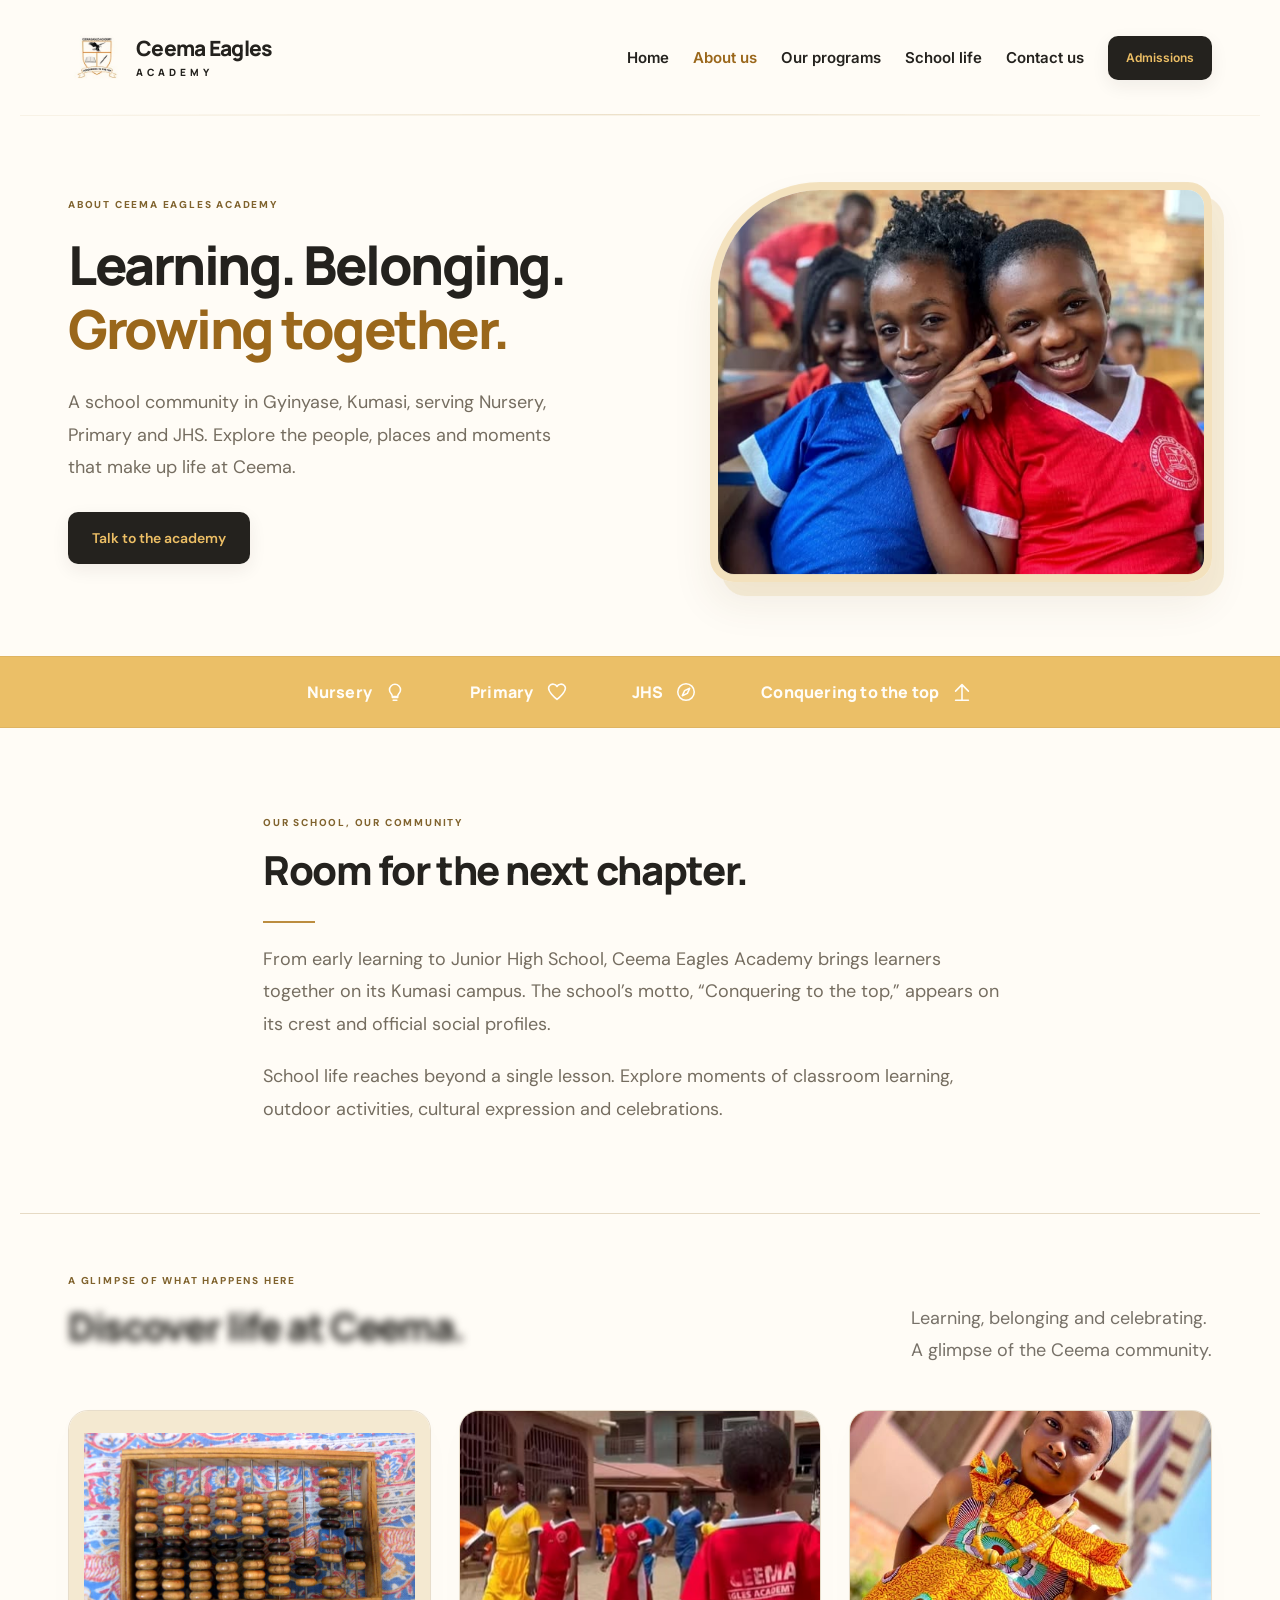
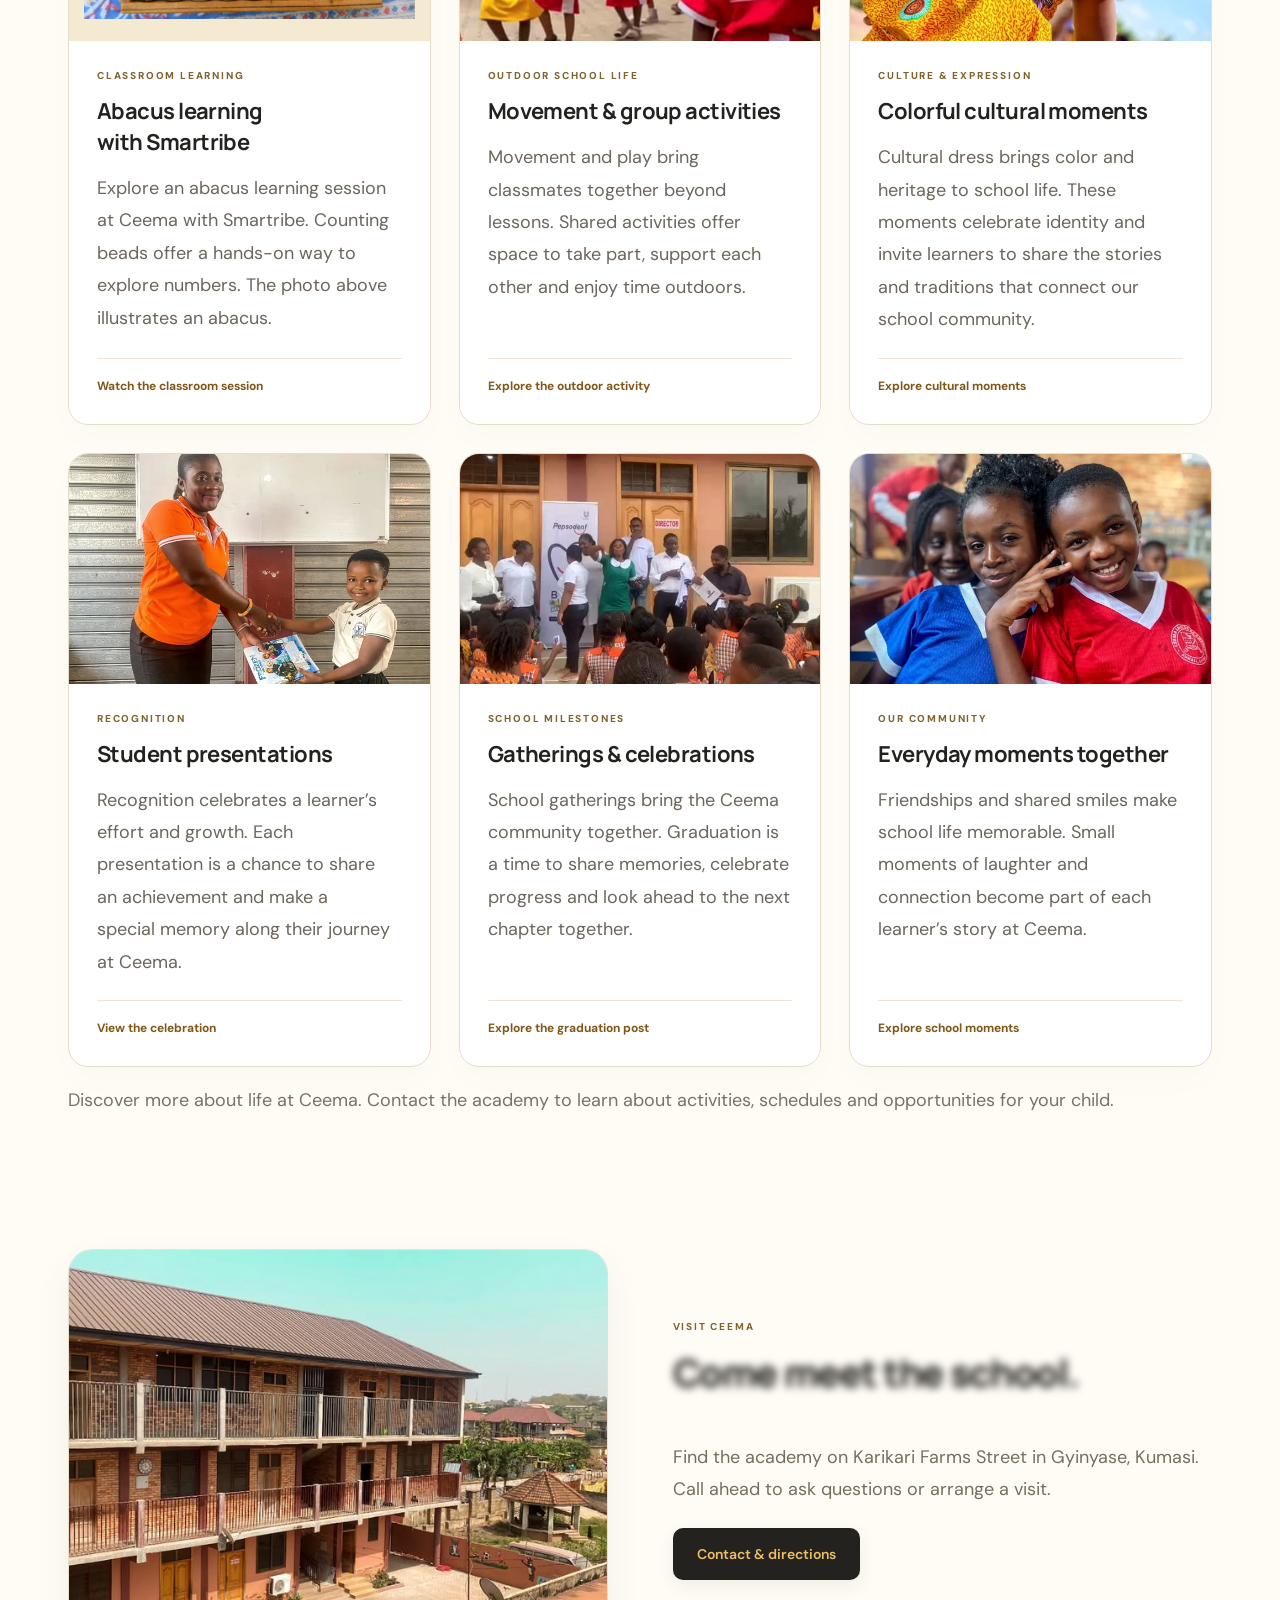
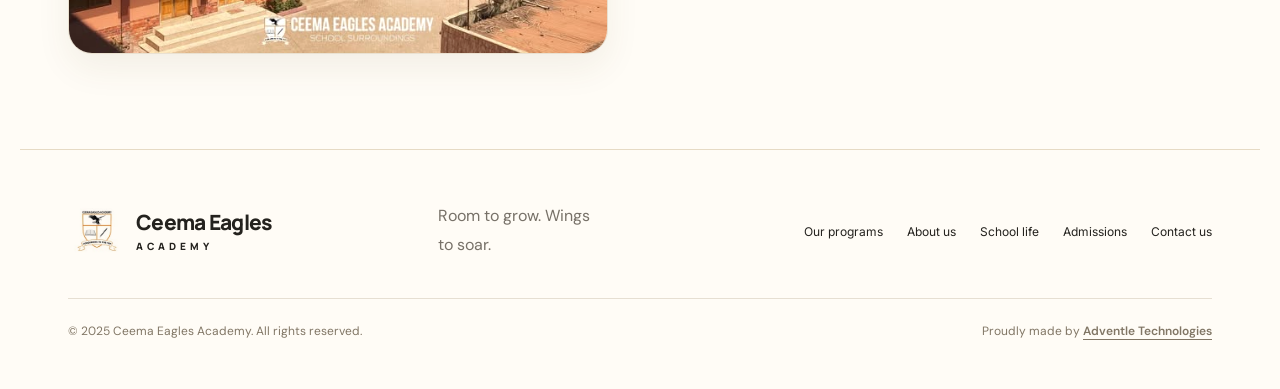
==== about.html @ d1b61736 "first commit" ====
<!doctype html><html lang="en"><head><meta charset="utf-8"><meta name="viewport" content="width=device-width,initial-scale=1"><meta name="description" content="Explore documented classroom, cultural, outdoor and graduation activities at Ceema Eagles Academy."><title>About us | Ceema Eagles Academy</title><link rel="stylesheet" href="styles.css?v=hero-slides-2"></head><body class="about-page interior-page"><header class="header"><a class="brand" href="index.html" aria-label="Ceema Eagles Academy home"><img class="school-logo" src="images/ceema-logo.jpg" alt="Ceema Eagles Academy crest"><span>Ceema Eagles<small>ACADEMY</small></span></a><button class="menu" aria-expanded="false" aria-controls="nav">Menu </button><nav id="nav" aria-label="Main navigation"><a href="index.html">Home</a><a href="about.html">About us</a><a href="index.html#programs">Our programs</a><a href="index.html#school-life">School life</a><a href="contact.html">Contact us</a><button class="button small" data-admissions>Admissions </button></nav></header><main><section class="page-hero wrap"><div><div class="eyebrow">ABOUT CEEMA EAGLES ACADEMY</div><h1>Learning. Belonging.<br><span class="soar">Growing together.</span></h1><p>A school community in Gyinyase, Kumasi, serving Nursery, Primary and JHS. Explore the people, places and moments that make up life at Ceema.</p><a class="button" href="contact.html">Talk to the academy </a></div><img src="images/ceema-friends.webp" alt="Ceema students together" width="640" height="640"></section><div class="ribbon" aria-label="Our learning stages"><span>Nursery<svg viewBox="0 0 24 24" aria-hidden="true" fill="none" stroke="currentColor" stroke-width="1.7" stroke-linecap="round" stroke-linejoin="round"><path d="M9 18h6M10 21h4M8 14a6 6 0 1 1 8 0c-1 1-1 2-1 3H9c0-1 0-2-1-3Z"/></svg></span><span>Primary<svg viewBox="0 0 24 24" aria-hidden="true" fill="none" stroke="currentColor" stroke-width="1.7" stroke-linecap="round" stroke-linejoin="round"><path d="M20 5a5 5 0 0 0-8 1 5 5 0 0 0-8-1c-5 5 8 15 8 15S25 10 20 5Z"/></svg></span><span>JHS<svg viewBox="0 0 24 24" aria-hidden="true" fill="none" stroke="currentColor" stroke-width="1.7" stroke-linecap="round" stroke-linejoin="round"><circle cx="12" cy="12" r="9"/><path d="m16 8-2.5 5.5L8 16l2.5-5.5Z"/></svg></span><span>Conquering to the top<svg viewBox="0 0 24 24" aria-hidden="true" fill="none" stroke="currentColor" stroke-width="1.7" stroke-linecap="round" stroke-linejoin="round"><path d="M12 21V4M5 11l7-7 7 7M5 21h14"/></svg></span></div><section class="about-intro wrap"><div class="eyebrow">OUR SCHOOL, OUR COMMUNITY</div><h2>Room for the next chapter.</h2><p>From early learning to Junior High School, Ceema Eagles Academy brings learners together on its Kumasi campus. The school’s motto, “Conquering to the top,” appears on its crest and official social profiles.</p><p>School life reaches beyond a single lesson. Explore moments of classroom learning, outdoor activities, cultural expression and celebrations.</p></section><section class="activities wrap"><div class="section-top"><div><div class="eyebrow">A GLIMPSE OF WHAT HAPPENS HERE</div><h2>Discover life at Ceema.</h2></div><p>Learning, belonging and celebrating.<br>A glimpse of the Ceema community.</p></div><div class="activity-grid"><article class="activity-card"><img class="abacus-photo" src="images/abacus.jpg" alt="Wooden abacus with rows of counting beads" width="3072" height="1728" loading="lazy"><div class="activity-content"><span class="eyebrow">CLASSROOM LEARNING</span><h3>Abacus learning with Smartribe</h3><p>Explore an abacus learning session at Ceema with Smartribe. Counting beads offer a hands-on way to explore numbers. The photo above illustrates an abacus.</p><a class="text-link" href="https://www.tiktok.com/@thesmartribe.com/video/7618333646700825864" target="_blank" rel="noopener">Watch the classroom session</a></div></article><article class="activity-card"><img src="images/ceema-play.jpg" alt="Ceema students in an outdoor group activity" loading="lazy"><div class="activity-content"><span class="eyebrow">OUTDOOR SCHOOL LIFE</span><h3>Movement &amp; group activities</h3><p>Movement and play bring classmates together beyond lessons. Shared activities offer space to take part, support each other and enjoy time outdoors.</p><a class="text-link" href="https://www.instagram.com/ceemaeaglesacademy/reel/DHjuYRAtoex/" target="_blank" rel="noopener">Explore the outdoor activity</a></div></article><article class="activity-card"><img src="images/ceema-culture.jpg" alt="Ceema student wearing colorful cultural dress" loading="lazy"><div class="activity-content"><span class="eyebrow">CULTURE &amp; EXPRESSION</span><h3>Colorful cultural moments</h3><p>Cultural dress brings color and heritage to school life. These moments celebrate identity and invite learners to share the stories and traditions that connect our school community.</p><a class="text-link" href="https://www.instagram.com/ceemaeaglesacademy/p/DRDhAelCm3T/" target="_blank" rel="noopener">Explore cultural moments</a></div></article><article class="activity-card"><img src="images/ceema-award.webp" alt="A presentation to a student at Ceema" loading="lazy"><div class="activity-content"><span class="eyebrow">RECOGNITION</span><h3>Student presentations</h3><p>Recognition celebrates a learner’s effort and growth. Each presentation is a chance to share an achievement and make a special memory along their journey at Ceema.</p><a class="text-link" href="https://www.instagram.com/ceemaeaglesacademy/p/DBxAy8BNH5X/" target="_blank" rel="noopener">View the celebration</a></div></article><article class="activity-card"><img src="images/ceema-gathering.jpg" alt="School gathering at Ceema Eagles Academy" loading="lazy"><div class="activity-content"><span class="eyebrow">SCHOOL MILESTONES</span><h3>Gatherings &amp; celebrations</h3><p>School gatherings bring the Ceema community together. Graduation is a time to share memories, celebrate progress and look ahead to the next chapter together.</p><a class="text-link" href="https://www.tiktok.com/@ceema.eagles.acad/photo/7686476976068103445" target="_blank" rel="noopener">Explore the graduation post</a></div></article><article class="activity-card"><img src="images/ceema-friends.webp" alt="Students together at Ceema Eagles Academy" loading="lazy"><div class="activity-content"><span class="eyebrow">OUR COMMUNITY</span><h3>Everyday moments together</h3><p>Friendships and shared smiles make school life memorable. Small moments of laughter and connection become part of each learner’s story at Ceema.</p><a class="text-link" href="https://www.instagram.com/ceemaeaglesacademy/p/DDB2PVrtN_2/" target="_blank" rel="noopener">Explore school moments</a></div></article></div><p class="embed-note">Discover more about life at Ceema. Contact the academy to learn about activities, schedules and opportunities for your child.</p></section><section class="campus-story wrap"><img src="images/ceema-campus.webp" alt="Ceema Eagles Academy campus" loading="lazy"><div><div class="eyebrow">VISIT CEEMA</div><h2>Come meet the school.</h2><p>Find the academy on Karikari Farms Street in Gyinyase, Kumasi. Call ahead to ask questions or arrange a visit.</p><a class="button" href="contact.html">Contact &amp; directions </a></div></section></main><footer class="wrap"><div class="footer-main"><a class="brand" href="index.html#home"><img class="school-logo" src="images/ceema-logo.jpg" alt="Ceema Eagles Academy crest"><span>Ceema Eagles<small>ACADEMY</small></span></a><p>Room to grow. Wings to soar.</p><div><a href="index.html#programs">Our programs</a><a href="about.html">About us</a><a href="index.html#school-life">School life</a><a href="index.html#admissions">Admissions</a><a href="contact.html">Contact us</a></div></div><div class="footer-bottom"><span>© 2025 Ceema Eagles Academy. All rights reserved.</span><span>Proudly made by <a href="https://adventle.tech/" target="_blank" rel="noopener">Adventle Technologies</a></span></div></footer><dialog id="details"><button class="close" aria-label="Close dialog">Close dialog</button><div class="eyebrow">YOUR NEXT LITTLE STEP</div><h2 id="dialog-title">Let’s explore admissions.</h2><p id="dialog-copy"></p><h3>Before you get in touch</h3><ul><li>Choose the learning stage you’re interested in.</li><li>Prepare your questions about entry requirements, fees and school visits.</li><li>Confirm application dates and documents directly with the academy.</li></ul><div class="notice">Call <a href="tel:+233243032280">024 303 2280</a> to ask about admissions or arrange a visit. <a href="contact.html" class="dialog-contact">View location and directions ↗</a>. This preview does not submit an application.</div><button class="button close-action">Got it </button></dialog><script src="script.js?v=hero-slides-2"></script></body></html>
---- styles.css ----
@import url('https://fonts.googleapis.com/css2?family=Cabin+Sketch:wght@400;700&family=DM+Sans:wght@400;500;600;700&family=Inter:wght@400;500;600;700&family=Manrope:wght@400;500;600;700;800&display=swap');
:root{--ink:#24221e;--purple:#9a671b;--cream:#fffdf8;--yellow:#edbf65}*{box-sizing:border-box}html{scroll-behavior:smooth;scroll-padding-top:30px}body{margin:0;background:var(--cream);color:var(--ink);font-family:'DM Sans',sans-serif}a{color:inherit;text-decoration:none}button{font:inherit;cursor:pointer}button,a{-webkit-tap-highlight-color:transparent}button:focus-visible,a:focus-visible{outline:3px solid #b98430;outline-offset:5px}.wrap,.header{max-width:1240px;margin:auto;padding-left:48px;padding-right:48px}.header{display:flex;align-items:center;justify-content:space-between;padding-top:28px;padding-bottom:28px}.brand{display:flex;align-items:center;gap:10px;font-family:Manrope,sans-serif;font-size:21px;font-weight:800;letter-spacing:-.7px;line-height:1.1}.brand small{display:block;font-size:10px;letter-spacing:4px;margin-top:7px}.brand-icon{display:grid;place-items:center;background:var(--purple);color:var(--yellow);width:44px;height:48px;border-radius:14px 14px 24px 24px;font-size:34px}.header nav{display:flex;align-items:center;gap:30px;font-size:13px;font-weight:600}.button{display:inline-flex;align-items:center;justify-content:center;gap:22px;border:0;background:var(--purple);color:white;border-radius:8px;padding:17px 24px;font-weight:600;font-size:14px;transition:transform .2s,background .2s}.button:hover{background:#77501b;transform:translateY(-2px)}.button span{font-size:20px}.button.small{padding:12px 18px;font-size:12px}.menu{display:none}.hero{display:grid;grid-template-columns:1.03fr 1fr;align-items:center;gap:20px;padding-top:40px;padding-bottom:55px}.eyebrow{font-size:10px;letter-spacing:1.6px;font-weight:800}.tiny-star{color:var(--purple);font-size:19px;margin-right:7px}h1,h2,h3,p{margin:0}h1,h2,h3{font-family:Manrope,sans-serif}h1{font-size:clamp(46px,5.3vw,68px);line-height:1.13;letter-spacing:-3px;margin:22px 0 26px;font-weight:800}.soar{display:inline-block;position:relative;color:var(--purple)}.soar svg{position:absolute;bottom:-15px;left:0;width:100%;fill:none;stroke:#ffbd42;stroke-width:8;stroke-linecap:round}.hero-copy>p{max-width:400px;font-size:16px;color:#726e65;line-height:1.8}.actions{display:flex;align-items:center;gap:22px;margin-top:30px}.text-link{font-size:12px;font-weight:700}.text-link span{margin-left:8px}.levels{display:flex;gap:15px;align-items:center;margin-top:35px;font-size:12px;font-weight:600;color:#777168}.levels i{width:4px;height:4px;background:#c6b18b;border-radius:50%}.hero-art{position:relative}.hero-art svg{width:100%;display:block}.art-label{position:absolute;top:0;left:4%;transform:rotate(-7deg);font-size:12px;line-height:1.7;color:#806136}.floating-note{position:absolute;bottom:9%;right:3%;background:white;border:1px solid #e8dfce;padding:14px 19px;transform:rotate(6deg);box-shadow:0 6px 0 #ece0c6;border-radius:10px;font-size:12px;font-weight:600}.floating-note span{font-size:23px;color:var(--purple);margin-right:6px}.ribbon{display:flex;justify-content:center;gap:64px;background:var(--yellow);padding:22px 20px;font-family:Manrope,sans-serif;font-size:17px;font-weight:800;overflow:hidden;white-space:nowrap}.program-section{padding-top:85px;padding-bottom:85px}.section-top{display:flex;justify-content:space-between;align-items:flex-end;margin-bottom:38px}h2{font-size:38px;letter-spacing:-1.5px;line-height:1.22;margin-top:16px;font-weight:800}.section-top>p{font-size:14px;color:#777168;line-height:1.8;padding-bottom:6px}.program-grid{display:grid;grid-template-columns:repeat(3,1fr);gap:25px}.program{border:1px solid #e6dfd2;border-radius:16px;overflow:hidden;background:white}.card-art{height:175px;position:relative;display:grid;place-items:center;overflow:hidden}.nursery .card-art{background:#f4ead4}.primary .card-art{background:#fff0bb}.jhs .card-art{background:#dceddf}.flower{font-size:145px;color:#9462c6;line-height:1;transform:rotate(12deg);text-shadow:3px 3px 0 #24221e}.little-tag{position:absolute;bottom:14px;left:17px;background:#fffdf8;padding:7px 9px;border-radius:5px;font-size:8px;letter-spacing:1px;font-weight:700}.art-orbit{position:absolute;right:33px;top:23px;font-size:35px;color:var(--ink)}.book-shape{font-size:160px;color:#ef9d64;transform:rotate(-15deg);line-height:1;text-shadow:3px 3px 0 #24221e}.book-letter{position:absolute;font-family:Manrope,sans-serif;font-size:37px;font-weight:800;transform:rotate(-15deg);top:63px;color:#fffdf8}.rocket{display:grid;place-items:center;width:108px;height:108px;background:#73a98c;border:3px solid var(--ink);border-radius:55px 55px 15px 55px;font-size:86px;transform:rotate(-12deg);color:#fff8dd}.card-body{padding:25px}.program-title{display:flex;justify-content:space-between;align-items:center}.program-title h3{font-size:23px;letter-spacing:-.5px}.program-title>span{font-size:10px;color:#a59b89}.card-body p{font-size:13px;line-height:1.8;color:#777168;margin:14px 0 22px;min-height:70px}.card-body button{border:0;border-top:1px solid #ebe3d4;background:none;width:100%;text-align:left;display:flex;justify-content:space-between;padding:17px 0 0;font-size:12px;font-weight:700;color:var(--ink)}.card-body button span{font-size:19px}.why{display:grid;grid-template-columns:1fr 1.1fr;gap:90px;padding-bottom:90px;align-items:center}.why-visual{background:#f5ead2;border-radius:100px 100px 16px 16px;min-height:450px;position:relative;padding:45px 35px;overflow:hidden}.big-flower{font-size:225px;line-height:1;color:#edbf65;text-shadow:3px 3px 0 #24221e;transform:rotate(-15deg);text-align:center;margin-top:10px}.visual-message{position:relative;font-family:Manrope,sans-serif;font-size:33px;font-weight:800;line-height:1.3;text-align:center;letter-spacing:-1px}.visual-message em{font-style:normal;color:var(--purple)}.spark{position:absolute;right:22px;top:100px;font-size:60px;transform:rotate(20deg)}.why-copy .intro{font-size:14px;line-height:1.8;color:#777168;margin:20px 0 27px}.value{display:flex;gap:17px;align-items:flex-start;margin-top:23px}.value-icon{width:40px;height:40px;display:grid;place-items:center;border-radius:12px;flex-shrink:0;font-size:22px}.yellow{background:#fff0bb}.pink{background:#f7e0e6}.green{background:#dceddf}.value h3{font-size:15px;margin:0 0 7px}.value p{font-size:12px;color:#777168;line-height:1.7;max-width:325px}.admissions{background:#f4e7cb;border-radius:22px;text-align:center;padding-top:55px;padding-bottom:55px;position:relative;overflow:hidden;max-width:1144px}.admissions h2{font-size:44px}.admissions p{color:#766346;font-size:14px;line-height:1.8;margin:20px 0 24px}.cta-star{position:absolute;left:12%;top:70px;font-size:110px;color:#ffbd42;transform:rotate(15deg)}.cta-loop{position:absolute;right:7%;bottom:55px;font-size:140px;color:#b58b44;transform:rotate(-30deg)}footer{padding-top:65px;padding-bottom:25px}.footer-main{display:flex;justify-content:space-between;align-items:center;padding-bottom:35px}.footer-main>p{font-size:12px;color:#777168}.footer-main>div{display:flex;gap:24px;font-size:12px}.footer-bottom{border-top:1px solid #e6dfd2;padding-top:22px;display:flex;justify-content:space-between;font-size:10px;color:#817665}dialog{border:0;border-radius:20px;padding:40px;max-width:530px;width:calc(100% - 32px);color:var(--ink);background:var(--cream);box-shadow:0 20px 100px #24221e40}dialog::backdrop{background:#24221e99}dialog h2{font-size:29px}dialog p,dialog li{font-size:14px;line-height:1.8;color:#726e65}dialog p{margin:20px 0}dialog h3{font-size:16px}dialog ul{padding-left:20px}.notice{background:#f5ead2;border-radius:9px;padding:16px;font-size:12px;line-height:1.7;margin:22px 0}.close{position:absolute;right:14px;top:8px;background:none;border:0;font-size:30px;color:var(--ink)}
@media(min-width:1450px){.hero{padding-top:65px;padding-bottom:75px}}@media(max-width:950px){.wrap,.header{padding-left:28px;padding-right:28px}.header nav{gap:17px}.hero{gap:0}.actions{align-items:flex-start;flex-direction:column;gap:18px}h1{font-size:53px}.why{gap:40px}.ribbon{gap:35px;font-size:14px}.admissions{margin-left:28px;margin-right:28px}.footer-main>p{display:none}.cta-star{left:4%}.cta-loop{right:2%}}
@media(max-width:650px){.header{padding:22px}.brand{font-size:18px}.brand-icon{width:37px;height:41px;font-size:28px}.menu{display:flex;gap:10px;align-items:center;background:none;border:1px solid #e6d9be;border-radius:7px;padding:10px;color:var(--ink);font-size:12px}.header nav{display:none;position:absolute;top:87px;left:20px;right:20px;background:var(--cream);padding:24px;border:1px solid #e6d9be;border-radius:12px;z-index:5;box-shadow:0 12px 25px #24221e12}.header nav.open{display:flex;align-items:stretch;flex-direction:column;gap:22px}.wrap{padding-left:22px;padding-right:22px}.hero{grid-template-columns:1fr;padding-top:28px;padding-bottom:28px}.eyebrow{font-size:9px;letter-spacing:1.2px}h1{font-size:49px;letter-spacing:-2.4px;margin-top:19px}.hero-copy>p{font-size:14px;max-width:360px}.actions{flex-direction:row;align-items:center;gap:17px;margin-top:24px}.actions .button{padding:14px;font-size:11px;gap:10px}.text-link{font-size:10px;max-width:100px;line-height:1.7}.levels{margin-top:25px}.hero-art{max-width:430px;margin:37px auto 0;width:100%}.art-label{font-size:10px}.floating-note{font-size:10px;padding:10px 13px}.ribbon{justify-content:flex-start;gap:28px;font-size:13px;padding:17px 22px}.program-section{padding-top:50px;padding-bottom:50px}.section-top{display:block;margin-bottom:25px}h2{font-size:29px;letter-spacing:-1px}.section-top>p{margin-top:18px;font-size:12px}.program-grid{grid-template-columns:1fr;gap:22px}.card-art{height:180px}.card-body p{min-height:0}.why{grid-template-columns:1fr;gap:35px;padding-bottom:50px}.why-visual{min-height:365px;padding:30px}.big-flower{font-size:185px}.visual-message{font-size:28px}.why-copy{padding:0 3px}.value p{max-width:100%}.admissions{margin:0 18px;padding:40px 20px}.admissions h2{font-size:33px;position:relative}.admissions .eyebrow{position:relative}.admissions p{font-size:12px}.cta-star{font-size:65px;left:-20px;top:80px;opacity:.8}.cta-loop{font-size:70px;right:-10px;bottom:35px;opacity:.5}footer{padding-top:42px}.footer-main{align-items:flex-start;gap:25px;flex-direction:column}.footer-main>div{gap:25px;font-size:11px}.footer-bottom{flex-direction:column;gap:12px;font-size:9px;line-height:1.6}dialog{padding:32px 24px}dialog h2{font-size:25px}}
@media(prefers-reduced-motion:reduce){html{scroll-behavior:auto}.button{transition:none}}

.card-art{height:220px}.card-art img{display:block;width:100%;height:100%;object-fit:cover}.photo-label{position:absolute;bottom:12px;left:12px;background:#fffdf8eF;border-radius:5px;padding:6px 8px;font-size:8px;font-weight:700;letter-spacing:.7px}.photo-credits{font-size:10px;line-height:1.8;color:#777168;margin-bottom:20px}.photo-credits a{text-decoration:underline}@media(max-width:650px){.card-art{height:225px}}

.school-logo{width:58px;height:63px;object-fit:contain;mix-blend-mode:multiply}.school-hero{height:450px;margin:25px 0 15px}.campus-photo{position:absolute;right:0;top:35px;width:92%;height:340px;object-fit:cover;border-radius:110px 24px 24px 24px;border:8px solid #f2dfb4;box-shadow:12px 12px 0 #ecd5a0}.hero-photo{position:absolute;left:0;bottom:0;width:44%;background:white;padding:7px;border-radius:14px;transform:rotate(-7deg);box-shadow:0 8px 24px #24221e20}.hero-photo img{width:100%;height:170px;object-fit:cover;border-radius:9px}.hero-photo span{display:block;font-size:9px;font-weight:700;padding:10px 3px}.school-hero .art-label{top:0;left:3%;z-index:1}.school-hero .floating-note{right:0;bottom:4%;font-size:11px;color:#71531e}.school-why{padding:0;min-height:450px}.school-why>img{width:100%;height:450px;object-fit:cover;object-position:center 35%;display:block}.school-why .visual-message{position:absolute;bottom:20px;left:20px;right:20px;background:#fffdf8ef;border-radius:14px;padding:14px;font-size:28px}.school-life{padding-bottom:80px}.life-grid{display:grid;grid-template-columns:repeat(3,1fr);gap:25px}.life-card{border:1px solid #e6dfd2;border-radius:16px;overflow:hidden;background:white}.life-card>img,.video-wrap{width:100%;height:330px;object-fit:cover;display:block}.life-card>div:not(.video-wrap){padding:22px}.life-card h3{font-size:18px;line-height:1.4;margin:12px 0 17px}.video-wrap iframe{border:0;width:100%;height:100%}.abacus-feature{margin-top:35px;padding:35px 50px;background:#f4ead4;border-radius:18px;display:grid;grid-template-columns:1fr 330px;gap:35px;align-items:center}.abacus-feature p{font-size:14px;line-height:1.8;color:#777168;margin:20px 0}.abacus-feature small{display:block;margin-top:16px;font-size:10px;color:#777168}.abacus-feature iframe{border:0;width:100%;height:480px;border-radius:12px;background:white}.embed-note{font-size:11px;color:#777168;line-height:1.7;margin-top:17px}.button{background:#24221e;color:#f5cf80}.button:hover{background:#493719}.soar{color:#9a671b}.card-art{height:235px}.card-art img{object-position:center 35%}.photo-label{background:#fffdf8ef;color:#59451e}.ribbon{background:#edbf65}.admissions{background:#f1dfb9}@media(max-width:950px){.header nav{gap:15px;font-size:11px}.life-grid{gap:15px}.abacus-feature{padding:30px;grid-template-columns:1fr 270px}.school-hero{height:400px}.campus-photo{height:300px}.hero-photo img{height:140px}}@media(max-width:650px){.school-logo{width:43px;height:49px}.school-hero{height:360px;margin:30px auto 10px}.campus-photo{height:270px;top:25px;border-width:6px;border-radius:75px 20px 20px 20px}.hero-photo{width:43%;bottom:0}.hero-photo img{height:130px}.hero-photo span{font-size:8px;padding:7px 2px}.school-hero .floating-note{font-size:9px;bottom:6%;padding:10px}.school-why>img{height:390px}.school-why{min-height:390px}.life-grid{grid-template-columns:1fr;gap:22px}.life-card>img,.video-wrap{height:360px}.school-life{padding-bottom:45px}.abacus-feature{grid-template-columns:1fr;padding:26px 20px;gap:25px}.abacus-feature iframe{height:480px}.card-art{height:245px}.footer-main>div{flex-wrap:wrap}}

.contact{padding-top:80px;padding-bottom:65px}.contact-grid{display:grid;grid-template-columns:.85fr 1.15fr;gap:40px;align-items:stretch}.contact-info{padding:30px;background:#f4ead4;border-radius:18px}.contact-row{display:flex;gap:17px;margin-bottom:30px}.contact-row h3{font-size:17px;margin-bottom:12px}.contact-row address{font-style:normal;font-size:15px;line-height:1.8}.contact-row p{font-size:12px;color:#777168;line-height:1.8;margin-top:8px}.plus-code{display:block;font-size:11px;color:#777168;margin-top:10px}.phone-link{font-size:23px;font-weight:700;letter-spacing:.5px}.contact-actions{display:flex;flex-wrap:wrap;gap:20px;align-items:center}.contact-source{font-size:10px;line-height:1.8;color:#777168;margin-top:25px}.contact-source a,.notice a{text-decoration:underline}.school-map{width:100%;height:100%;min-height:390px;border-radius:18px}.header nav{gap:18px;font-size:12px}@media(max-width:950px){.header nav{gap:12px;font-size:11px}.contact-grid{gap:25px}.contact-info{padding:25px}}@media(max-width:650px){.contact{padding-top:45px;padding-bottom:30px}.contact-grid{grid-template-columns:1fr;gap:20px}.contact-info{padding:25px 20px}.school-map{height:340px;min-height:340px}.contact-actions{gap:18px}.contact-row address{font-size:14px}}

[hidden]{display:none!important}.page-hero{display:grid;grid-template-columns:1.15fr 1fr;gap:65px;align-items:center;padding-top:45px;padding-bottom:60px}.page-hero h1{font-size:52px}.page-hero p,.contact-page-intro p{font-size:16px;line-height:1.8;color:#777168;max-width:520px;margin:20px 0 28px}.page-hero>img{width:100%;height:400px;object-fit:cover;border-radius:100px 20px 20px 20px;border:8px solid #efdfb9}.about-intro{padding-top:65px;padding-bottom:65px;max-width:850px}.about-intro p{font-size:15px;line-height:1.9;color:#777168;margin-top:20px}.activities{padding-bottom:70px}.activity-grid{display:grid;grid-template-columns:repeat(3,1fr);gap:25px}.activity-card{border:1px solid #e6dfd2;border-radius:16px;background:white;overflow:hidden}.activity-card>img,.activity-symbol{width:100%;height:230px;object-fit:cover;object-position:center 35%}.activity-symbol{display:grid;place-items:center;background:#edbf65;color:#694a1c;font-family:Manrope,sans-serif;font-size:85px;font-weight:800}.activity-content{padding:24px}.activity-content h3{font-size:20px;line-height:1.4;margin:15px 0}.activity-content p{font-size:13px;line-height:1.8;color:#777168;margin-bottom:22px}.campus-story{display:grid;grid-template-columns:1fr 1fr;gap:60px;align-items:center;padding-bottom:50px}.campus-story img{width:100%;border-radius:20px}.campus-story p{font-size:15px;line-height:1.8;color:#777168;margin:22px 0}.contact-page-intro{padding-top:40px;padding-bottom:30px}.contact-page-intro h1{font-size:58px}.message-section{display:grid;grid-template-columns:.8fr 1.2fr;gap:65px;padding-top:15px;padding-bottom:35px}.message-intro>p{font-size:14px;line-height:1.8;color:#777168;margin:22px 0 30px}.message-intro .contact-row{margin-top:35px}.form-panel{border:1px solid #e6dfd2;border-radius:18px;padding:32px;background:white}.form-grid{display:grid;grid-template-columns:1fr 1fr;gap:22px;margin-bottom:22px}label{display:block;font-size:12px;font-weight:700;margin-bottom:10px}label>span{color:#9a671b}.optional{font-weight:400;color:#777168}input,select,textarea{font:inherit;font-size:14px;display:block;width:100%;border:1px solid #dcd2bf;border-radius:7px;background:#fffdf8;padding:13px;color:#24221e}textarea{resize:vertical;line-height:1.7}input:focus,select:focus,textarea:focus{outline:2px solid #b98430;outline-offset:2px}.form-note{font-size:11px;line-height:1.8;color:#777168;margin:17px 0}.draft-actions{display:flex;flex-wrap:wrap;gap:20px;align-items:center;margin-top:20px}#message-draft{border-top:1px solid #e6dfd2;margin-top:25px;padding-top:25px}#message-draft h3{font-size:18px}#message-status{font-size:12px;color:#6d542a;margin-top:15px}.header a[aria-current="page"]{color:#9a671b;text-decoration:underline;text-underline-offset:7px}@media(max-width:950px){.page-hero{gap:35px}.page-hero h1{font-size:43px}.activity-grid{grid-template-columns:repeat(2,1fr)}.message-section{gap:30px}.form-panel{padding:25px}.form-grid{grid-template-columns:1fr}}@media(max-width:650px){.page-hero{grid-template-columns:1fr;gap:30px;padding-top:20px;padding-bottom:40px}.page-hero h1{font-size:37px;letter-spacing:-1.7px}.page-hero>img{height:320px;border-radius:70px 20px 20px 20px}.page-hero p,.contact-page-intro p{font-size:14px}.about-intro{padding-top:45px;padding-bottom:40px}.about-intro p{font-size:14px}.activity-grid{grid-template-columns:1fr}.activities{padding-bottom:40px}.campus-story{grid-template-columns:1fr;gap:25px;padding-bottom:30px}.contact-page-intro{padding-top:22px}.contact-page-intro h1{font-size:45px}.message-section{grid-template-columns:1fr;gap:30px}.form-panel{padding:24px 20px}.form-grid{gap:20px}.activity-card>img,.activity-symbol{height:255px}}

.admissions .admissions-description{max-width:600px;margin:0 auto 28px;font-size:14px;line-height:1.9;position:relative}@media(max-width:650px){.admissions .admissions-description{font-size:12px;line-height:1.8}}

.header nav, .header nav a, .header nav button, .menu, .footer-main>div a{font-family:Inter,sans-serif}

#prepare-button{margin-top:20px}

.gallery-section{padding-bottom:80px}.school-carousel{border:1px solid #e6dfd2;border-radius:22px;overflow:hidden;background:#f4ead4}.carousel-stage{height:500px;position:relative;background:#24221e}.gallery-slide{position:absolute;inset:0;margin:0;opacity:0;visibility:hidden;transition:opacity .8s ease,visibility .8s;pointer-events:none}.gallery-slide.is-active{opacity:1;visibility:visible;pointer-events:auto}.gallery-slide img{width:100%;height:100%;object-fit:contain;display:block}.gallery-slide:after{content:'';position:absolute;inset:55% 0 0;background:linear-gradient(transparent,#000b);pointer-events:none}.gallery-slide figcaption{position:absolute;bottom:28px;left:35px;right:35px;z-index:1;color:#fffdf8}.gallery-slide h3{font-size:29px;margin:10px 0}.gallery-slide figcaption a{font-size:12px;color:#f5cf80;text-decoration:underline;text-underline-offset:4px}.carousel-controls{display:flex;align-items:center;justify-content:space-between;gap:20px;padding:20px 28px}.slide-arrows{display:flex;gap:10px}.slide-arrows button{border:1px solid #d0ba92;background:#fffdf8;color:#24221e;border-radius:50%;width:40px;height:40px;font-size:21px}.slide-dots{display:flex;gap:10px}.slide-dots button{border:0;border-radius:50%;width:9px;height:9px;padding:0;background:#c4ad82}.slide-dots button[aria-pressed=true]{background:#77501b;outline:3px solid #e3c58f;outline-offset:3px}.slideshow-toggle{background:none;border:0;font-size:12px;font-weight:600;color:#59451e;min-width:115px}.sr-only{position:absolute;width:1px;height:1px;padding:0;margin:-1px;overflow:hidden;clip:rect(0,0,0,0);white-space:nowrap;border:0}@media(max-width:650px){.gallery-section{padding-bottom:45px}.carousel-stage{height:420px}.gallery-slide figcaption{left:20px;bottom:24px;right:20px}.gallery-slide h3{font-size:23px}.carousel-controls{padding:16px 14px;gap:12px;flex-wrap:wrap}.slide-arrows button{width:35px;height:35px}.slide-dots{gap:8px}.slideshow-toggle{min-width:100%;text-align:center;margin-top:5px}}@media(prefers-reduced-motion:reduce){.gallery-slide{transition:none}}

/* Home motion keeps the school crest's gold, charcoal and cream palette. */
.rotating-word{vertical-align:bottom;min-width:3.6em}
.word-stage{display:inline-block;position:relative;overflow:hidden;vertical-align:bottom;height:1.22em;width:100%;perspective:600px}
.word-current{display:block;white-space:nowrap;transform-origin:50% 90%;color:var(--word-color,#9a671b)}
.rotating-word svg{width:80%;bottom:-8px}
.home-page .hero-copy{animation:hero-arrive .95s cubic-bezier(.2,.7,.2,1) both}
.home-page .school-hero{animation:hero-arrive 1.15s .15s cubic-bezier(.2,.7,.2,1) both}
.home-page .hero-photo{animation:photo-float 7s 1.3s ease-in-out infinite}
.home-page .floating-note{animation:note-float 6s 1.6s ease-in-out infinite}
.home-page .button,.home-page .program,.home-page .life-card{transition:transform .35s cubic-bezier(.2,.7,.2,1),box-shadow .35s,background .25s}
.home-page .program:hover,.home-page .life-card:hover{transform:translateY(-6px);box-shadow:0 16px 35px #59451e12}
.home-page .button span{transition:transform .3s}
.home-page .button:hover span{transform:translate(3px,-3px)}
.home-page .card-art img,.home-page .life-card>img{transition:transform .8s cubic-bezier(.2,.7,.2,1)}
.home-page .program:hover .card-art img,.home-page .life-card:hover>img{transform:scale(1.035)}
.home-page .motion-ready{opacity:0;transform:translateY(28px);transition:opacity .85s cubic-bezier(.2,.7,.2,1),transform .85s cubic-bezier(.2,.7,.2,1);transition-delay:var(--reveal-delay,0ms)}
.home-page .motion-ready.motion-visible{opacity:1;transform:translateY(0)}
@keyframes hero-arrive{from{opacity:0;transform:translateY(25px)}to{opacity:1;transform:translateY(0)}}
@keyframes photo-float{0%,100%{transform:translateY(0) rotate(-7deg)}50%{transform:translateY(-8px) rotate(-5.5deg)}}
@keyframes note-float{0%,100%{transform:translateY(0) rotate(6deg)}50%{transform:translateY(-6px) rotate(4deg)}}
@media(max-width:650px){.rotating-word{min-width:3.6em}.home-page .hero-photo{animation-duration:9s}}
@media(prefers-reduced-motion:reduce){.home-page .hero-copy,.home-page .school-hero,.home-page .hero-photo,.home-page .floating-note{animation:none}.home-page .motion-ready{opacity:1;transform:none;transition:none}.home-page .button,.home-page .button span,.home-page .program,.home-page .life-card,.home-page .card-art img,.home-page .life-card>img{transition:none}.home-page .program:hover,.home-page .life-card:hover,.home-page .button:hover span{transform:none}}

@media(max-width:650px){.home-page .hero h1{font-size:clamp(36px,10.5vw,43px);letter-spacing:-1.8px}.home-page .rotating-word{min-width:3.3em}}

.contact-socials{display:flex;flex-direction:column;gap:12px;margin-top:25px;max-width:360px}.social-link{display:flex;align-items:center;gap:13px;border:1px solid #e6dfd2;border-radius:12px;padding:14px;background:#fffdf8;transition:background .2s,transform .2s}.social-link:hover{background:#f4ead4;transform:translateY(-2px)}.social-icon{display:grid;place-items:center;background:#f1dfb9;color:#77501b;width:40px;height:40px;border-radius:10px;flex-shrink:0}.social-icon svg{width:23px;height:23px}.social-link strong{display:block;font-size:13px}.social-link small{display:block;font-size:11px;color:#777168;margin-top:5px}.social-link>span:last-child{margin-left:auto;color:#9a671b;font-size:20px}@media(prefers-reduced-motion:reduce){.social-link{transition:none}.social-link:hover{transform:none}}

/* Home-page polish: preserve the established composition and brand. */
.home-page{background:#fffcf6}
.home-page .header{padding-top:26px;padding-bottom:26px;position:relative}
.home-page .header:after{content:'';position:absolute;bottom:0;left:48px;right:48px;height:1px;background:linear-gradient(90deg,transparent,#d9c49b70,transparent)}
.home-page .hero{padding-top:65px;padding-bottom:70px;gap:35px}
.home-page .hero h1{font-weight:800;line-height:1.13;letter-spacing:-3.2px}
.home-page .hero-copy>p{font-size:16px;line-height:1.9;color:#6d685e;max-width:415px}
.home-page .eyebrow{letter-spacing:1.8px;color:#7a602e}
.home-page .hero .actions{margin-top:34px}
.home-page .button{border-radius:10px;box-shadow:0 5px 12px #24221e0c;padding:18px 25px}
.home-page .button.small{padding:13px 19px}
.home-page .button:hover{box-shadow:0 9px 20px #59451e20}
.home-page .levels{letter-spacing:.3px;margin-top:30px}
.home-page .campus-photo{border-color:#eedcaf;box-shadow:10px 12px 0 #e7cd9670,0 18px 35px #6f54251a}
.home-page .hero-photo{border:1px solid #e9dfcd;padding:9px;box-shadow:0 15px 35px #3d2c2025}
.home-page .hero-photo span{padding:11px 4px;font-size:10px}
.home-page .floating-note{border-color:#e8dcc4;box-shadow:0 6px 0 #e9dab7,0 12px 28px #59451e0e}
.home-page .ribbon{padding-top:24px;padding-bottom:24px;border-top:1px solid #cfa75c60;border-bottom:1px solid #cfa75c60;font-size:16px;letter-spacing:.2px;background:#ebbf67}
.home-page .program-section{padding-top:95px;padding-bottom:95px}
.home-page .section-top{margin-bottom:40px}
.home-page .section-top h2,.home-page .why-copy h2{font-size:39px;letter-spacing:-1.5px;line-height:1.25}
.home-page .section-top>p{font-size:14px;line-height:1.9;color:#80776a}
.home-page .program-grid{gap:28px;align-items:stretch}
.home-page .program{border-color:#e5dbca;border-radius:20px;box-shadow:0 6px 18px #59451e05;display:flex;flex-direction:column}
.home-page .card-art{height:250px;flex-shrink:0}
.home-page .photo-label{bottom:15px;left:15px;border:1px solid #ffffff80;padding:7px 9px;border-radius:6px;font-size:8px;letter-spacing:1.1px}
.home-page .card-body{padding:27px;display:flex;flex-direction:column;flex:1}
.home-page .program-title h3{font-size:25px}
.home-page .program-title>span{font-family:Inter,sans-serif;font-size:10px;color:#a9926c}
.home-page .card-body p{font-size:13px;line-height:1.9;color:#766e62;margin:17px 0 25px}
.home-page .card-body button{margin-top:auto;padding-top:19px;border-top-color:#eee5d6;color:#73521e;font-size:12px}
.home-page .why{padding-bottom:100px;gap:80px}
.home-page .school-why{box-shadow:0 14px 35px #59451e0c;border:1px solid #e7dcc8}
.home-page .school-why .visual-message{box-shadow:0 8px 22px #24221e0e;backdrop-filter:blur(8px);padding:18px}
.home-page .value{margin-top:27px;gap:18px}
.home-page .value-icon{border:1px solid #e5d8c050;border-radius:13px;width:43px;height:43px}
.home-page .value p{font-size:13px;line-height:1.8}
.home-page .gallery-section{padding-bottom:95px}
.home-page .school-carousel{border-radius:24px;box-shadow:0 12px 30px #59451e0a}
.home-page .carousel-controls{padding:23px 30px;background:#f5ebd6}
.home-page .school-life{padding-bottom:95px}
.home-page .life-grid{gap:28px}
.home-page .life-card{border-radius:20px;border-color:#e5dbca;box-shadow:0 6px 18px #59451e05}
.home-page .life-card>div:not(.video-wrap){padding:26px}
.home-page .life-card h3{font-size:19px;line-height:1.45;margin:14px 0 20px}
.home-page .abacus-feature{margin-top:40px;padding:45px 50px;border:1px solid #e7dac0;border-radius:22px;background:#f5ecd9}
.home-page .admissions{border:1px solid #e4cca0;box-shadow:0 12px 35px #59451e08;padding-top:65px;padding-bottom:65px;background:radial-gradient(ellipse at 50% 0,#f9efda,#efddb6);border-radius:24px}
.home-page .admissions h2{font-size:46px;line-height:1.2;letter-spacing:-1.8px}
.home-page .admissions .admissions-description{color:#796a52;max-width:585px;line-height:1.9}
.home-page .contact{padding-top:95px;padding-bottom:65px}
.home-page .contact-info{border:1px solid #e8dac0;border-radius:20px;background:#f5ecd9;padding:35px}
.home-page .school-map{border-radius:20px;box-shadow:0 8px 25px #59451e08}
.home-page footer{padding-top:55px}
@media(max-width:950px){.home-page .hero{gap:20px}.home-page .hero h1{font-size:50px;letter-spacing:-2.5px}.home-page .actions{gap:19px}.home-page .program-grid,.home-page .life-grid{gap:18px}.home-page .card-body{padding:22px}.home-page .why{gap:40px}.home-page .contact-info{padding:27px}}
@media(max-width:650px){.home-page .header{padding:22px}.home-page .header:after{left:22px;right:22px}.home-page .hero{padding-top:34px;padding-bottom:35px;gap:0}.home-page .hero h1{font-size:clamp(36px,10.5vw,43px);letter-spacing:-1.8px;line-height:1.16}.home-page .hero-copy>p{font-size:14px;line-height:1.85}.home-page .hero .actions{margin-top:27px;gap:17px}.home-page .actions .button{padding:15px 16px;font-size:11px}.home-page .button{padding:16px 22px}.home-page .eyebrow{letter-spacing:1.25px}.home-page .ribbon{padding:18px 22px;font-size:13px}.home-page .program-section{padding-top:55px;padding-bottom:55px}.home-page .section-top{margin-bottom:28px}.home-page .section-top h2,.home-page .why-copy h2{font-size:29px;letter-spacing:-1px}.home-page .section-top>p{font-size:12px}.home-page .program-grid,.home-page .life-grid{gap:24px}.home-page .card-art{height:255px}.home-page .card-body{padding:25px}.home-page .card-body p{font-size:13px;line-height:1.85}.home-page .why{padding-bottom:55px;gap:35px}.home-page .value p{font-size:12px}.home-page .gallery-section,.home-page .school-life{padding-bottom:55px}.home-page .carousel-controls{padding:18px 15px}.home-page .life-card>div:not(.video-wrap){padding:24px}.home-page .abacus-feature{padding:28px 22px;margin-top:28px}.home-page .admissions{padding:45px 23px;border-radius:20px}.home-page .admissions h2{font-size:34px;letter-spacing:-1px}.home-page .admissions .admissions-description{font-size:12px}.home-page .contact{padding-top:55px;padding-bottom:30px}.home-page .contact-info{padding:27px 22px}.home-page footer{padding-top:40px}}

/* Direct contact page inspired by the reference's banner and map composition. */
.contact-banner{background:linear-gradient(90deg,#24221ef2 0%,#24221ec9 45%,#24221e25 100%),url('images/ceema-campus.webp') center 48%/cover;color:#fffdf8;padding:78px 0 85px}.contact-banner .eyebrow{color:#edbf65}.contact-banner h1{font-size:58px;margin:18px 0 22px;letter-spacing:-2px}.contact-banner p{font-size:18px;line-height:1.8;color:#f2e9d8}.direct-contact{display:grid;grid-template-columns:.85fr 1.15fr;gap:65px;padding-top:75px;padding-bottom:75px}.direct-details h2{margin-bottom:32px}.direct-details .eyebrow{color:#9a671b}.direct-details .contact-row{margin-bottom:30px;align-items:flex-start}.direct-details .contact-row h3{font-size:16px;margin:2px 0 9px}.direct-details .contact-row p{color:#797164;font-size:12px;line-height:1.7;margin-top:8px}.direct-details address{font-style:normal;line-height:1.8;font-size:15px}.direct-link{font-weight:600;color:#805719;text-decoration:underline;text-decoration-color:#d7b775;text-underline-offset:5px;font-size:16px}.map-link{display:inline-block;margin-top:12px;font-size:13px}.direct-details .contact-socials{max-width:100%;margin-top:35px;flex-direction:row}.direct-details .social-link{flex:1;padding:12px;gap:9px}.direct-details .social-link small{font-size:10px}.direct-details .social-link>span:last-child{font-size:16px}.contact-map-panel{min-width:0;align-self:start;border:1px solid #e4d7bf;border-radius:22px;overflow:hidden;background:#f2e7d0;box-shadow:0 12px 35px #59451e0b}.contact-map-panel .school-map{width:100%;height:540px;display:block;border-radius:0;min-height:0}.map-caption{display:flex;justify-content:space-between;gap:15px;padding:22px;font-size:12px;line-height:1.7}.map-caption a{font-weight:700;color:#805719}.contact-admissions{display:flex;align-items:center;justify-content:space-between;gap:35px;background:#f1e2c4;border:1px solid #e3cfaa;border-radius:22px;padding-top:42px;padding-bottom:42px;margin-bottom:65px;max-width:1144px}.contact-admissions h2{font-size:30px;margin:12px 0 15px}.contact-admissions p{font-size:14px;color:#756b59;line-height:1.8;max-width:550px}.contact-admissions .button{background:#24221e;color:#edbf65;white-space:nowrap}.contact-page .header nav a[href="contact.html"]{color:#9a671b;text-decoration:underline;text-underline-offset:8px}@media(max-width:950px){.direct-contact{gap:30px}.direct-details .contact-socials{flex-direction:column}.contact-admissions{margin-left:35px;margin-right:35px}.contact-admissions .button{white-space:normal}}@media(max-width:650px){.contact-banner{padding:52px 0 58px;background:linear-gradient(90deg,#24221ee8,#24221e90),url('images/ceema-campus.webp') center/cover}.contact-banner h1{font-size:42px;letter-spacing:-1.5px}.contact-banner p{font-size:15px}.direct-contact{grid-template-columns:1fr;gap:35px;padding-top:45px;padding-bottom:45px}.direct-details h2{font-size:30px}.contact-map-panel .school-map{height:360px}.map-caption{padding:18px;flex-direction:column;gap:6px}.contact-admissions{margin:0 22px 40px;padding:30px 24px;flex-direction:column;align-items:flex-start;gap:22px}.contact-admissions h2{font-size:27px}.contact-admissions p{font-size:13px}.direct-link{font-size:15px}}

/* Interior pages: restrained motion and a consistent editorial finish. */
.interior-page{background:#fffcf6}.interior-page .header{position:relative;padding-top:26px;padding-bottom:26px}.interior-page .header:after{content:'';position:absolute;bottom:0;left:48px;right:48px;height:1px;background:linear-gradient(90deg,transparent,#d9c49b80,transparent)}.interior-page .eyebrow{color:#80632e;letter-spacing:1.8px}.interior-page .button{background:#24221e;color:#edbf65;border-radius:10px;box-shadow:0 6px 18px #24221e12;transition:transform .3s,box-shadow .3s,background .3s}.interior-page .button span{transition:transform .3s}.interior-page .button:hover{transform:translateY(-3px);box-shadow:0 12px 25px #24221e1c;background:#3b3327}.interior-page .button:hover span{transform:translate(3px,-3px)}.interior-page .header nav a[aria-current=page]{color:#9a671b;text-decoration:underline;text-underline-offset:8px}.interior-page h2{line-height:1.25}.interior-page footer{padding-top:50px}
.about-page .page-hero{padding-top:65px;padding-bottom:75px;gap:65px}.about-page .page-hero h1{font-size:clamp(40px,4.2vw,54px);letter-spacing:-2.5px;line-height:1.18}.about-page .page-hero p{color:#756d60;line-height:1.9;font-size:15px}.about-page .page-hero>img{border:8px solid #f1dfb9;border-radius:110px 24px 24px 24px;box-shadow:12px 14px 0 #e9d5ab70,0 22px 40px #59451e14;object-fit:cover}.about-page .ribbon{background:#ebbf67;font-size:15px;letter-spacing:.3px;border-top:1px solid #cfa75c70;border-bottom:1px solid #cfa75c70}.about-page .about-intro{padding-top:80px;padding-bottom:75px;position:relative}.about-page .about-intro h2{font-size:40px;margin-bottom:26px}.about-page .about-intro p{max-width:810px;line-height:1.95;color:#756d60;font-size:15px}.about-page .activities{padding-bottom:85px}.about-page .activity-grid{gap:28px}.about-page .activity-card{border:1px solid #e7ddcb;border-radius:20px;box-shadow:0 6px 20px #59451e06;overflow:hidden;display:flex;flex-direction:column;transition:transform .35s,box-shadow .35s}.about-page .activity-card:hover{transform:translateY(-6px);box-shadow:0 18px 35px #59451e13}.about-page .activity-card>img{transition:transform .8s cubic-bezier(.2,.7,.2,1)}.about-page .activity-card:hover>img{transform:scale(1.025)}.about-page .activity-content{padding:27px;flex:1;display:flex;flex-direction:column}.about-page .activity-content h3{font-size:21px;line-height:1.4;margin:14px 0}.about-page .activity-content p{font-size:13px;line-height:1.9;color:#756d60;margin-bottom:22px}.about-page .activity-content .text-link{margin-top:auto;padding-top:18px;border-top:1px solid #eee5d6;color:#805719;line-height:1.6}.about-page .activity-symbol{background:radial-gradient(ellipse at 30% 20%,#f9f0db,#e9d2a5);color:#805719;font-family:Manrope,sans-serif;letter-spacing:-5px}.about-page .campus-story{padding-top:0;padding-bottom:85px;gap:65px}.about-page .campus-story>img{border-radius:24px;border:1px solid #e7ddcb;box-shadow:0 15px 35px #59451e12}.about-page .campus-story p{color:#756d60;line-height:1.9}
.contact-page .contact-banner{position:relative;overflow:hidden}.contact-page .contact-banner:after{content:'';position:absolute;bottom:0;left:0;right:0;height:3px;background:linear-gradient(90deg,#edbf65,#edbf6500)}.contact-page .contact-banner .eyebrow{color:#edbf65}.contact-page .contact-banner .wrap{animation:interior-arrive .9s cubic-bezier(.16,1,.3,1) both}.contact-page .direct-contact{padding-top:85px;padding-bottom:85px;gap:70px}.contact-page .direct-details h2{font-size:38px;margin-bottom:35px}.contact-page .contact-row .value-icon{border:1px solid #e8d7b2;border-radius:13px;transition:transform .3s,background .3s}.contact-page .contact-row:hover .value-icon{transform:translateY(-3px);background:#edbf65}.contact-page .direct-link{transition:color .25s,text-decoration-color .25s}.contact-page .direct-link:hover{color:#24221e;text-decoration-color:#9a671b}.contact-page .social-link{border-radius:14px;box-shadow:0 5px 15px #59451e05;transition:transform .3s,box-shadow .3s,background .3s}.contact-page .social-link:hover{box-shadow:0 10px 22px #59451e10}.contact-page .contact-map-panel{border-radius:24px;box-shadow:0 18px 40px #59451e0d}.contact-page .contact-admissions{background:radial-gradient(ellipse at top left,#faf0db,#efddb6);padding-top:48px;padding-bottom:48px;box-shadow:0 10px 30px #59451e08}.contact-page .contact-admissions h2{font-size:32px;letter-spacing:-1px}
.about-page .page-hero>div{animation:interior-arrive .9s cubic-bezier(.16,1,.3,1) both}.about-page .page-hero>img{animation:interior-image 1.1s .12s cubic-bezier(.16,1,.3,1) both}.interior-page .interior-reveal{opacity:0;transform:translateY(24px);transition:opacity .8s cubic-bezier(.16,1,.3,1),transform .8s cubic-bezier(.16,1,.3,1);transition-delay:var(--interior-delay,0ms)}.interior-page .interior-reveal.is-revealed{opacity:1;transform:translateY(0)}
@keyframes interior-arrive{from{opacity:0;transform:translateY(22px)}to{opacity:1;transform:translateY(0)}}@keyframes interior-image{from{opacity:0;transform:translateY(24px) scale(.97)}to{opacity:1;transform:translateY(0) scale(1)}}
@media(max-width:950px){.about-page .page-hero,.about-page .campus-story{gap:35px}.about-page .page-hero h1{font-size:40px;letter-spacing:-1.8px}.about-page .activity-grid{gap:20px}.contact-page .direct-contact{gap:35px}}@media(max-width:650px){.interior-page .header{padding:22px}.interior-page .header:after{left:22px;right:22px}.about-page .page-hero{padding-top:35px;padding-bottom:50px;gap:35px}.about-page .page-hero h1{font-size:36px;letter-spacing:-1.7px}.about-page .page-hero p{font-size:14px}.about-page .page-hero>img{border-width:6px;border-radius:70px 20px 20px 20px;box-shadow:7px 8px 0 #e9d5ab70,0 15px 25px #59451e10}.about-page .ribbon{font-size:13px}.about-page .about-intro{padding-top:50px;padding-bottom:45px}.about-page .about-intro h2{font-size:30px}.about-page .about-intro p{font-size:14px}.about-page .activities{padding-bottom:50px}.about-page .activity-grid{gap:25px}.about-page .activity-content{padding:24px}.about-page .campus-story{padding-bottom:50px;gap:28px}.contact-page .direct-contact{padding-top:50px;padding-bottom:50px}.contact-page .direct-details h2{font-size:30px}.contact-page .contact-admissions{padding:35px 24px}.contact-page .contact-admissions h2{font-size:27px}.interior-page footer{padding-top:35px}}
@media(prefers-reduced-motion:reduce){html{scroll-behavior:auto}.about-page .page-hero>div,.about-page .page-hero>img,.contact-page .contact-banner .wrap{animation:none}.interior-page .interior-reveal{opacity:1;transform:none;transition:none}.interior-page .button,.interior-page .button span,.about-page .activity-card,.about-page .activity-card>img,.contact-page .value-icon,.contact-page .social-link{transition:none}.interior-page .button:hover,.interior-page .button:hover span,.about-page .activity-card:hover,.about-page .activity-card:hover>img,.contact-page .contact-row:hover .value-icon,.contact-page .social-link:hover{transform:none}}
.about-page .activity-card>img{flex-shrink:0;display:block}.about-page .activity-card>.abacus-photo{object-fit:contain;object-position:center;background:#f2e6ce;padding:15px}.image-credit{font-size:11px;line-height:1.8;color:#80776a;margin-top:25px}.image-credit a{text-decoration:underline;text-underline-offset:3px}

/* Scroll accents: independent translate preserves existing hover and entrance transforms. */
.scroll-progress{position:fixed;top:0;left:0;right:0;height:3px;z-index:100;background:linear-gradient(90deg,#9a671b,#edbf65);transform:scaleX(0);transform-origin:left;pointer-events:none;will-change:transform}.scroll-drift{translate:0 var(--scroll-drift,0px)}.scroll-heading{opacity:0;transform:translateY(18px);transition:opacity .85s cubic-bezier(.16,1,.3,1),transform .85s cubic-bezier(.16,1,.3,1);transition-delay:var(--scroll-delay,0ms)}.scroll-heading.scroll-entered{opacity:1;transform:translateY(0)}.contact-page .contact-row{transition:opacity .7s cubic-bezier(.16,1,.3,1),transform .7s cubic-bezier(.16,1,.3,1);transition-delay:var(--scroll-delay,0ms)}@media(prefers-reduced-motion:reduce){.scroll-progress{display:none}.scroll-drift{translate:none}.scroll-heading{opacity:1;transform:none;transition:none}.contact-page .contact-row{transition:none}}

/* Final rhythm and interaction refinements across the three pages. */
:root{--muted:#716b60;--ease-out:cubic-bezier(.16,1,.3,1)}
body{font-size:15px;-webkit-font-smoothing:antialiased;text-rendering:optimizeLegibility}h1,h2,h3{text-wrap:balance}p{ text-wrap:pretty }.header nav{gap:26px}.header nav a{position:relative;transition:color .25s}.header nav a:hover{color:#9a671b}.button{min-height:48px}.button.small{min-height:44px}.text-link{line-height:1.65}.button:focus-visible,a:focus-visible,button:focus-visible{outline:2px solid #9a671b;outline-offset:5px}.section-top{gap:35px}.home-page .section-top h2,.home-page .why-copy h2,.interior-page h2{letter-spacing:-1.35px}.home-page .card-body p,.about-page .activity-content p{color:#6c655b;line-height:1.85;font-size:14px}.home-page .card-body button,.about-page .activity-content .text-link{font-size:12px;font-weight:700}.home-page .program,.home-page .life-card,.about-page .activity-card{box-shadow:0 3px 8px #59451e05,0 15px 35px #59451e04}.home-page .program:hover,.home-page .life-card:hover,.about-page .activity-card:hover{box-shadow:0 8px 18px #59451e08,0 22px 40px #59451e12}.about-page .about-intro{padding-top:88px;padding-bottom:88px}.about-page .about-intro p{max-width:760px;font-size:16px;line-height:1.9}.about-page .activity-content{padding:28px}.about-page .activity-content h3{font-size:22px;letter-spacing:-.55px}.contact-page .contact-row{gap:18px;margin-bottom:32px}.contact-page .direct-details address{line-height:1.9}.contact-page .direct-details .contact-row p{font-size:13px}.contact-page .direct-link{font-size:17px}.contact-page .map-link{font-size:13px}.map-caption{padding:22px 25px}.contact-page .social-link{min-height:76px}.footer-main{gap:35px}.footer-bottom{line-height:1.8}.photo-credits{line-height:1.9}
/* Reversible reveals: a small displacement gives continuity in either scroll direction. */
.home-page .motion-ready{transform:translateY(20px);transition-duration:.72s;transition-timing-function:var(--ease-out)}.home-page .motion-ready.motion-visible{transform:translateY(0)}.interior-page .interior-reveal{transform:translateY(20px);transition-duration:.72s;transition-timing-function:var(--ease-out)}.interior-page .interior-reveal.is-revealed{transform:translateY(0)}.scroll-heading{transform:translateY(14px);transition-duration:.65s}.scroll-heading.scroll-entered{transform:translateY(0)}.scroll-drift{transition:translate .18s ease-out}.scroll-progress{height:2px;box-shadow:0 0 8px #edbf6540}
@media(min-width:951px){.home-page .program-section{padding-top:104px;padding-bottom:104px}.home-page .why,.home-page .gallery-section,.home-page .school-life{padding-bottom:104px}.home-page .contact{padding-top:104px}.about-page .activities,.about-page .campus-story{padding-bottom:96px}.contact-page .direct-contact{padding-top:92px;padding-bottom:92px}}
@media(max-width:650px){body{font-size:14px}.section-top{gap:18px}.home-page .card-body p,.about-page .activity-content p{font-size:14px;line-height:1.8}.about-page .activity-content{padding:25px}.about-page .about-intro{padding-top:54px;padding-bottom:54px}.about-page .about-intro p{font-size:15px;line-height:1.85}.about-page .activity-content h3{font-size:21px}.contact-page .direct-link{font-size:16px}.contact-page .map-link{font-size:13px}.contact-page .contact-row{gap:16px;margin-bottom:30px}.home-page .section-top h2,.home-page .why-copy h2,.interior-page h2{letter-spacing:-1px}.slideshow-toggle{min-height:44px}.footer-main{gap:25px}}
@media(prefers-reduced-motion:reduce){.scroll-drift{transition:none}.home-page .motion-ready,.interior-page .interior-reveal,.scroll-heading{opacity:1;transform:none;transition:none}}

/* AdSchool-inspired sequencing, adapted to Ceema's existing visual language. */
.header{position:sticky!important;top:0;z-index:60;background:#fffcf6f2;backdrop-filter:blur(14px);transition:box-shadow .3s,padding .3s;border-bottom:1px solid #e4d5b640}.header.header-scrolled{box-shadow:0 8px 25px #59451e09}.header nav a:after{content:'';position:absolute;bottom:-6px;left:0;width:100%;height:2px;background:#b88738;transform:scaleX(0);transform-origin:left;transition:transform .28s cubic-bezier(.22,.61,.36,1)}.header nav a:hover:after,.header nav a.section-active:after{transform:scaleX(1)}.header nav a.section-active{color:#9a671b}.header nav a[aria-current]{text-decoration:none!important}html{scroll-padding-top:130px}.scroll-progress{z-index:70}.hero-line-reveal{display:inline-block;animation:hero-line-in .85s .08s cubic-bezier(.22,.61,.36,1) both}.hero-line-second{animation-delay:.19s}.headline-toggle{display:inline-flex;align-items:center;gap:9px;background:none;border:0;color:#80632e;font-size:11px;padding:10px 0;margin-top:17px;min-height:40px}.headline-toggle:hover{color:#24221e}.headline-toggle span{font-size:15px}.home-page .levels{margin-top:10px}.headline-toggle[aria-pressed=true]{color:#24221e}.sequence-heading .heading-word{display:inline-block;opacity:0;transform:translateY(.4em);filter:blur(4px);transition:opacity .68s cubic-bezier(.22,.61,.36,1),transform .68s cubic-bezier(.22,.61,.36,1),filter .68s cubic-bezier(.22,.61,.36,1);transition-delay:var(--word-delay,0ms)}.sequence-heading.sequence-in .heading-word{opacity:1;transform:none;filter:blur(0)}.sequence-heading.sequence-return .heading-word{filter:none;transition-duration:.42s;transition-delay:calc(var(--word-delay,0ms) * .35)}.section-rule{display:block;width:52px;height:2px;background:#bc8d3f;margin:20px 0 0;transform:scaleX(0);transform-origin:left;transition:transform .75s .12s cubic-bezier(.22,.61,.36,1)}.sequence-in+.section-rule{transform:scaleX(1)}.sequence-copy{opacity:0;transform:translateY(12px);transition:opacity .6s .15s,transform .6s .15s}.sequence-copy.sequence-in{opacity:1;transform:none}.sequence-copy.sequence-return{transition-duration:.4s;transition-delay:.05s}.motion-visible.motion-return,.is-revealed.motion-return,.scroll-entered.motion-return{transition-duration:.45s;transition-delay:0ms}.gallery-slide figcaption{transition:translate .7s,opacity .7s;translate:0 10px;opacity:0}.gallery-slide.is-active figcaption{translate:0 0;opacity:1}@keyframes hero-line-in{from{opacity:0;transform:translateY(16px);filter:blur(4px)}to{opacity:1;transform:none;filter:blur(0)}}
@media(max-width:650px){html{scroll-padding-top:100px}.header{backdrop-filter:blur(10px)}.headline-toggle{margin-top:12px}.section-rule{margin-top:16px;width:42px}.sequence-heading .heading-word{filter:none}}@media(prefers-reduced-motion:reduce){.header,.header nav a:after,.gallery-slide figcaption{transition:none}.hero-line-reveal{animation:none}.sequence-heading .heading-word,.sequence-copy{opacity:1;transform:none;filter:none;transition:none}.section-rule{transform:none;transition:none}.headline-toggle{display:none}}

/* Unified photography and editorial rhythm. */
.card-art img,.life-card>img,.activity-card>img,.campus-photo,.hero-photo img,.school-why>img,.page-hero>img,.campus-story>img{filter:saturate(.94) contrast(1.025)}.home-page .card-art img{object-position:center 38%}.home-page .program-grid,.about-page .activity-grid{gap:28px}.home-page .why{position:relative;padding-top:18px}.home-page .gallery-section{position:relative;padding-top:62px;border-top:1px solid #e6dac4}.home-page .gallery-section:before{content:'';position:absolute;inset:0 48px auto;height:180px;z-index:-1;background:radial-gradient(ellipse at top,#f3e6ce8c,transparent)}.home-page .school-life{padding-top:10px}.about-page .activities{padding-top:60px;border-top:1px solid #e6dac4}.about-page .campus-story{padding-top:35px}.about-page .activity-card>img{object-position:center 38%}.home-page .hero-photo,.home-page .floating-note{animation:none}.home-page .school-hero{--hero-settle:0}.home-page .campus-photo{transform:scale(calc(.985 + var(--hero-settle)*.015)) rotate(calc(-.7deg + var(--hero-settle)*.7deg));transform-origin:60% 55%;transition:transform .2s ease-out}.home-page .hero-photo{transform:rotate(-7deg);translate:0 calc(var(--hero-settle)*-8px);transition:translate .2s ease-out}.home-page .rotating-word svg path{stroke-dasharray:260;stroke-dashoffset:260;animation:hero-rule-draw 1s .65s cubic-bezier(.22,.61,.36,1) forwards}.value-icon svg{width:22px;height:22px}.menu-glyph{width:18px;height:18px;fill:none;stroke:currentColor;stroke-width:1.5;stroke-linecap:round}.menu{min-height:44px}.header nav a{min-height:32px;display:flex;align-items:center}.text-link{display:inline-flex;align-items:center;gap:8px}.photo-label,.little-tag{box-shadow:0 3px 12px #24221e0b}footer{border-top:1px solid #e6dac4}.footer-main>p{max-width:200px;line-height:1.75}.footer-bottom{padding-top:22px;padding-bottom:22px}@keyframes hero-rule-draw{to{stroke-dashoffset:0}}
@media(max-width:650px){.header nav{top:calc(100% - 1px);left:16px;right:16px;border-radius:0 0 18px 18px;padding:16px 20px 22px;max-height:calc(100dvh - 110px);overflow-y:auto}.header nav.open{gap:4px;animation:nav-enter .24s cubic-bezier(.16,1,.3,1)}.header nav a{padding:13px 6px;min-height:48px;font-size:14px;border-bottom:1px solid #e9dfcd}.header nav a:after{bottom:5px;width:25px}.header nav .button{margin-top:14px;font-size:13px}.menu[aria-expanded=true]{background:#f1e4cb;border-color:#c9aa72}.home-page .gallery-section{padding-top:36px}.home-page .gallery-section:before{left:22px;right:22px}.about-page .activities{padding-top:38px}.about-page .campus-story{padding-top:15px}.home-page .program-grid,.about-page .activity-grid{gap:25px}.home-page .why{padding-top:0}.home-page .school-life{padding-top:0}.footer-main>p{max-width:none}}
@keyframes nav-enter{from{opacity:0;transform:translateY(-8px)}to{opacity:1;transform:none}}@media(prefers-reduced-motion:reduce){.home-page .campus-photo,.home-page .hero-photo{transform:none;translate:none;transition:none}.home-page .rotating-word svg path{animation:none;stroke-dashoffset:0}.header nav.open{animation:none}}

/* Text-only buttons and controls. */
.button{gap:0}.slide-arrows button{width:auto;min-width:65px;padding:0 12px;border-radius:8px;font-size:12px}.close{width:auto!important;min-width:100px!important;font-size:12px!important;padding:8px!important}.menu{gap:0}.headline-toggle{gap:0}@media(max-width:650px){.slide-arrows button{min-width:62px;font-size:11px}}

/* Numbered text controls retain the text-only button treatment without overflowing dots. */
.slide-dots{gap:8px;flex-wrap:wrap;justify-content:center}.slide-dots button{width:30px;height:30px;border-radius:8px;background:#fffdf8;border:1px solid #d8c49e;color:#73521e;font-size:12px;font-weight:600;line-height:1;display:grid;place-items:center;flex-shrink:0}.slide-dots button[aria-pressed=true]{background:#77501b;color:#fffdf8;outline:0;border-color:#77501b}.gallery-slide:not(.is-active) figcaption{visibility:hidden;opacity:0;transition:none}.gallery-slide.is-active figcaption{visibility:visible}.carousel-controls{flex-wrap:wrap}.slide-arrows{flex-shrink:0}.slide-arrows button{white-space:nowrap}@media(max-width:650px){.carousel-controls{justify-content:center;gap:15px}.slide-arrows{width:100%;justify-content:space-between}.slide-dots{gap:8px}.slide-dots button{width:32px;height:32px}.slideshow-toggle{margin-top:0}}
.footer-bottom{display:flex;justify-content:space-between;align-items:center;gap:24px;font-size:12px}.footer-bottom>span:last-child{text-align:right}.footer-bottom a{font-weight:600;text-decoration:underline;text-underline-offset:4px}@media(max-width:650px){.footer-bottom{flex-direction:column;align-items:flex-start;gap:12px}.footer-bottom>span:last-child{text-align:left}}
.home-page .ribbon>span{display:inline-flex;align-items:center;gap:12px}.home-page .ribbon svg{width:22px;height:22px;flex-shrink:0;color:#59451e}@media(max-width:650px){.home-page .ribbon>span{gap:9px}.home-page .ribbon svg{width:19px;height:19px}}

.home-page .ribbon svg{color:#fffdf8}


.home-page .ribbon{color:#fffdf8}


.contact-page .direct-details .contact-row:nth-of-type(2){margin-top:28px}


.home-page .school-hero .art-label{font-family:'Cabin Sketch',cursive;font-size:32px;font-weight:700;line-height:1.08;color:#fffdf8;position:absolute;top:65px;right:24px;left:auto;width:230px;z-index:2;transform:rotate(-4deg);text-shadow:0 2px 3px #24221e80,0 4px 14px #24221e50;pointer-events:none}.home-page .levels{margin-top:28px}@media(max-width:950px){.home-page .school-hero .art-label{font-size:28px;width:190px;top:55px;right:20px}}@media(max-width:650px){.home-page .school-hero .art-label{font-size:28px;width:185px;top:45px;right:20px}.home-page .levels{margin-top:26px}}

/* Two photo slideshows retain the existing hero frames and overlay. */
.hero-photo-stage{overflow:hidden;background:#e7d6b1;filter:none!important}.hero-mini-stage{position:relative;overflow:hidden;height:160px;border-radius:8px;background:#e7d6b1}.hero-photo-stage .hero-slide,.hero-mini-stage .hero-slide{position:absolute;inset:0;width:100%;height:100%;object-fit:cover;object-position:center 38%;display:block;opacity:0;visibility:hidden;transition:opacity .85s ease,visibility .85s;filter:saturate(.94) contrast(1.025)}.hero-photo-stage .hero-slide.is-active,.hero-mini-stage .hero-slide.is-active{opacity:1;visibility:visible}.hero-photo-stage:after{content:'';position:absolute;inset:0;background:linear-gradient(180deg,#24221e22,transparent 55%);pointer-events:none}.hero-slides-toggle{position:absolute;top:3px;right:8px;z-index:3;border:1px solid #decdaa;background:#fffdf8;color:#73521e;border-radius:8px;padding:8px 12px;font-size:11px;min-height:36px}.hero-slides-toggle:hover{background:#f3e8d1}.home-page .hero-photo span{display:block}@media(max-width:950px){.hero-mini-stage{height:140px}}@media(max-width:650px){.hero-mini-stage{height:130px}.hero-slides-toggle{top:-15px;right:0;font-size:10px;padding:7px 10px}}@media(prefers-reduced-motion:reduce){.hero-photo-stage .hero-slide,.hero-mini-stage .hero-slide{transition:none}}

.hero-photo-stage img[src*='ceema-culture']{object-position:center 15%}


.brand>span{white-space:nowrap}.header nav a{font-size:15px}.header nav{gap:24px}@media(max-width:1100px){.header .menu{display:flex;align-items:center;justify-content:center;background:none;border:1px solid #e6d9be;border-radius:8px;padding:10px 14px;color:var(--ink);font-size:13px}.header nav{display:none;position:absolute;top:calc(100% - 1px);left:20px;right:20px;background:var(--cream);padding:18px 22px 22px;border:1px solid #e6d9be;border-radius:0 0 18px 18px;z-index:5;box-shadow:0 12px 25px #24221e12;max-height:calc(100dvh - 110px);overflow-y:auto}.header nav.open{display:flex;align-items:stretch;flex-direction:column;gap:4px}.header nav a{font-size:15px;padding:13px 6px;min-height:48px;border-bottom:1px solid #e9dfcd}.header nav .button{margin-top:14px}.header nav a:after{bottom:5px;width:25px}}@media(max-width:650px){.header nav{left:16px;right:16px}.header nav a{font-size:15px}}

.home-page .school-hero .art-label{left:9%;right:auto;top:65px;width:230px;transform:translateX(-15%) rotate(-4deg)}@media(max-width:950px){.home-page .school-hero .art-label{left:9%;right:auto;top:55px;width:190px}}@media(max-width:650px){.home-page .school-hero .art-label{left:10%;right:auto;top:55px;width:185px;transform:translateX(-15%) rotate(-4deg)}}


.home-page .school-hero .art-label{transform:translateX(-30%) rotate(-4deg)}@media(max-width:650px){.home-page .school-hero .art-label{transform:translateX(-30%) rotate(-4deg)}}


.home-page #admissions>p:first-of-type{font-size:17px;line-height:1.85}.home-page #admissions .admissions-description{font-size:16px;line-height:1.85;max-width:640px}.home-page #school-life>.embed-note{font-size:14px;line-height:1.85;margin-top:24px}.home-page #school-life .section-top>.text-link{font-size:14px;line-height:1.75;max-width:180px}.home-page #gallery .section-top>p{font-size:16px;line-height:1.85;max-width:290px}.home-page #why .why-copy>.intro{font-size:16px;line-height:1.85}@media(max-width:650px){.home-page #admissions>p:first-of-type{font-size:16px}.home-page #admissions .admissions-description{font-size:15px}.home-page #school-life>.embed-note{font-size:13px}.home-page #school-life .section-top>.text-link{font-size:13px;margin-top:18px}.home-page #gallery .section-top>p{font-size:15px;max-width:340px}.home-page #why .why-copy>.intro{font-size:15px}}

/* Comfortable paragraph typography across every page. */
:is(body.home-page,body.about-page,body.contact-page) :is(main,dialog) p:not(.sr-only){font-size:18px;line-height:1.8}
.home-page #admissions>p:first-of-type{font-size:20px;line-height:1.8}
.home-page #admissions .admissions-description{font-size:18px;line-height:1.8;max-width:680px}
.home-page #school-life>.embed-note{font-size:17px;line-height:1.8}
.home-page #gallery .section-top>p,.home-page #why .why-copy>.intro{font-size:19px;line-height:1.8}
:is(body.home-page,body.about-page,body.contact-page) .hero-copy>p,
.about-page .page-hero p,.contact-page .contact-banner p{font-size:20px;line-height:1.8}
:is(body.home-page,body.about-page,body.contact-page) footer p{font-size:16px;line-height:1.8}
.about-page main p.image-credit{font-size:14px;line-height:1.7}
@media(max-width:650px){
 :is(body.home-page,body.about-page,body.contact-page) :is(main,dialog) p:not(.sr-only){font-size:17px;line-height:1.8}
 .home-page #admissions>p:first-of-type{font-size:19px}
 .home-page #admissions .admissions-description{font-size:17px}
 .home-page #school-life>.embed-note{font-size:16px}
 .home-page #gallery .section-top>p,.home-page #why .why-copy>.intro{font-size:18px;line-height:1.8}
 :is(body.home-page,body.about-page,body.contact-page) .hero-copy>p,
 .about-page .page-hero p,.contact-page .contact-banner p{font-size:18px;line-height:1.8}
 .about-page main p.image-credit{font-size:14px}
}
.contact-page .direct-details .contact-row p{font-size:17px;line-height:1.8}
:is(body.home-page,body.about-page,body.contact-page) :is(main,dialog) p.image-credit:not(.sr-only){font-size:14px;line-height:1.7}
@media(max-width:650px){.contact-page .direct-details .contact-row p{font-size:16px}}

.about-page .ribbon{color:#fffdf8;font-size:16px;letter-spacing:.2px;padding-top:24px;padding-bottom:24px}.about-page .ribbon>span{display:inline-flex;align-items:center;gap:12px}.about-page .ribbon svg{width:22px;height:22px;flex-shrink:0;color:currentColor}@media(max-width:650px){.about-page .ribbon{font-size:13px;padding:18px 22px}.about-page .ribbon>span{gap:9px}.about-page .ribbon svg{width:19px;height:19px}}

/* Playful nursery colors for the hero chalk lettering. */
.school-hero .art-label .chalk-coral{color:#ff767d}.school-hero .art-label .chalk-blue{color:#65d5ff}.school-hero .art-label .chalk-yellow{color:#ffe15b}
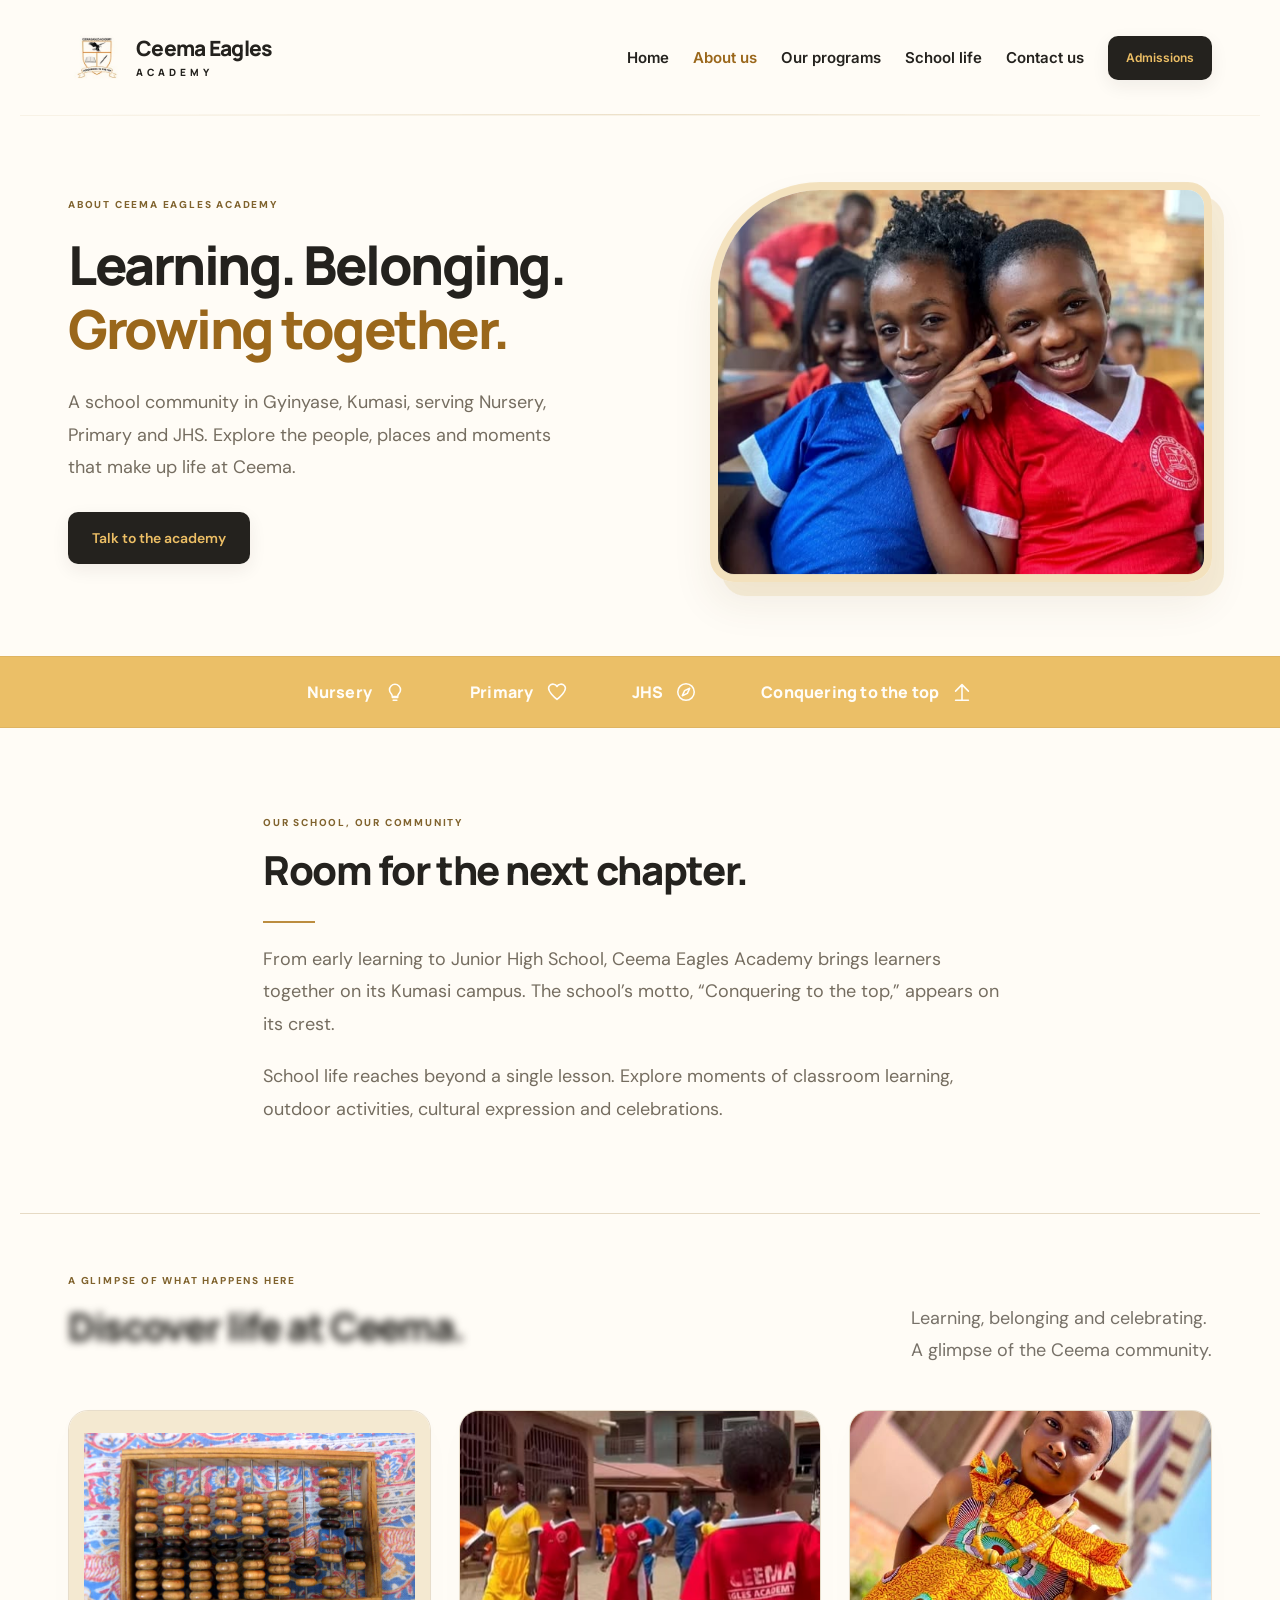
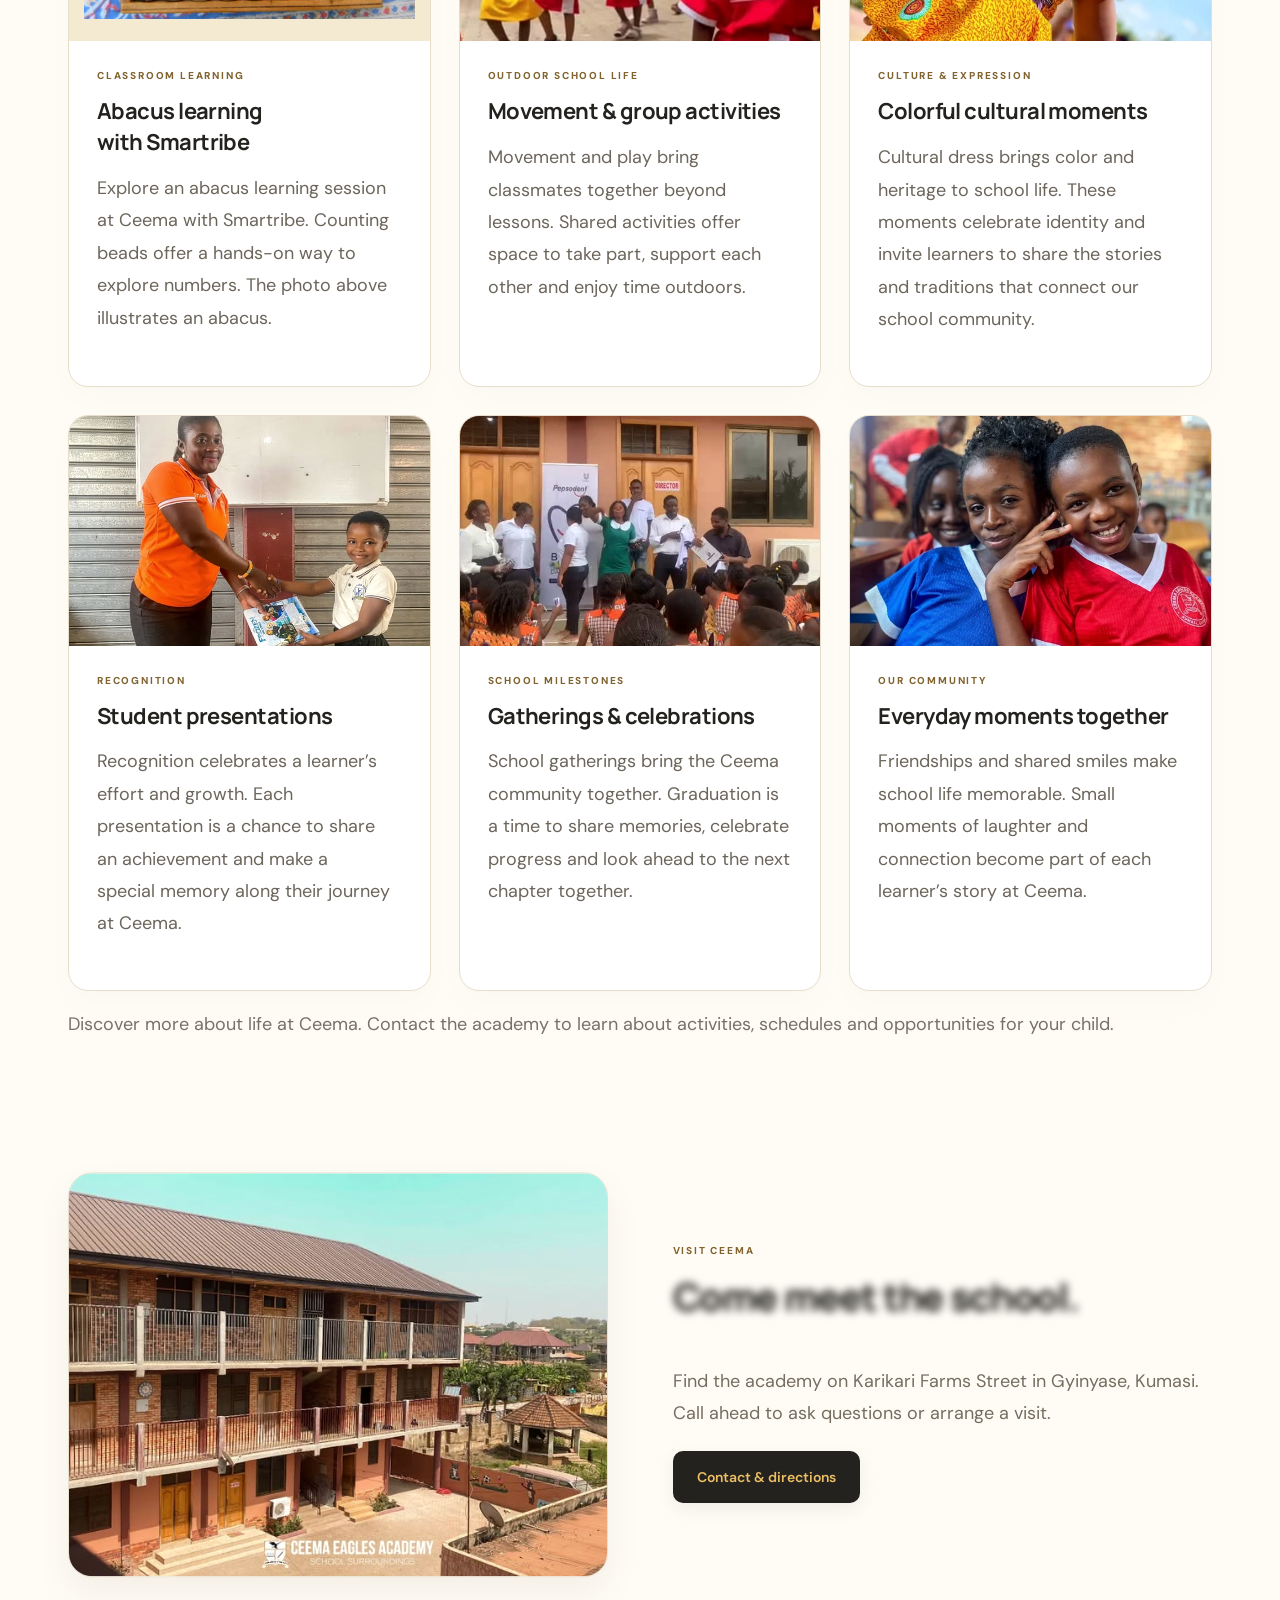
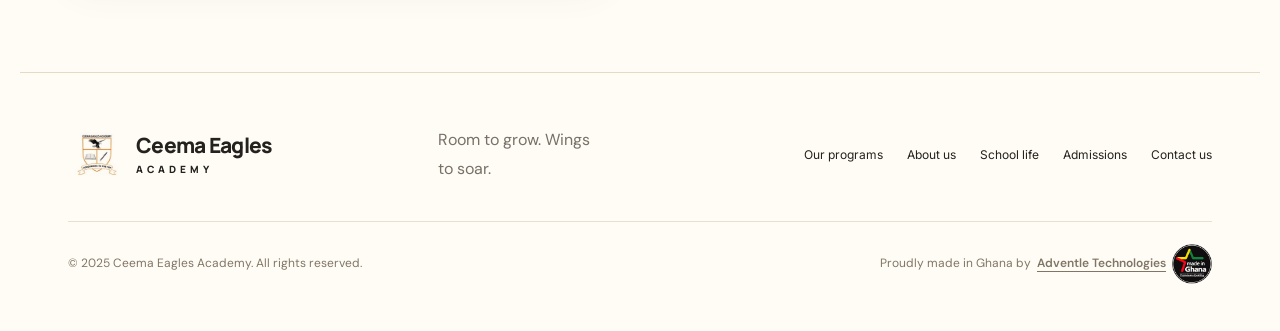
==== commit bd72cd97: "Refactor code structure for improved readability and maintainability" ====
--- a/about.html
+++ b/about.html
@@ -1,2 +1,161 @@
-<!doctype html><html lang="en"><head><meta charset="utf-8"><meta name="viewport" content="width=device-width,initial-scale=1"><meta name="description" content="Explore documented classroom, cultural, outdoor and graduation activities at Ceema Eagles Academy."><title>About us | Ceema Eagles Academy</title><link rel="stylesheet" href="styles.css?v=hero-slides-2"></head><body class="about-page interior-page"><header class="header"><a class="brand" href="index.html" aria-label="Ceema Eagles Academy home"><img class="school-logo" src="images/ceema-logo.jpg" alt="Ceema Eagles Academy crest"><span>Ceema Eagles<small>ACADEMY</small></span></a><button class="menu" aria-expanded="false" aria-controls="nav">Menu </button><nav id="nav" aria-label="Main navigation"><a href="index.html">Home</a><a href="about.html">About us</a><a href="index.html#programs">Our programs</a><a href="index.html#school-life">School life</a><a href="contact.html">Contact us</a><button class="button small" data-admissions>Admissions </button></nav></header><main><section class="page-hero wrap"><div><div class="eyebrow">ABOUT CEEMA EAGLES ACADEMY</div><h1>Learning. Belonging.<br><span class="soar">Growing together.</span></h1><p>A school community in Gyinyase, Kumasi, serving Nursery, Primary and JHS. Explore the people, places and moments that make up life at Ceema.</p><a class="button" href="contact.html">Talk to the academy </a></div><img src="images/ceema-friends.webp" alt="Ceema students together" width="640" height="640"></section><div class="ribbon" aria-label="Our learning stages"><span>Nursery<svg viewBox="0 0 24 24" aria-hidden="true" fill="none" stroke="currentColor" stroke-width="1.7" stroke-linecap="round" stroke-linejoin="round"><path d="M9 18h6M10 21h4M8 14a6 6 0 1 1 8 0c-1 1-1 2-1 3H9c0-1 0-2-1-3Z"/></svg></span><span>Primary<svg viewBox="0 0 24 24" aria-hidden="true" fill="none" stroke="currentColor" stroke-width="1.7" stroke-linecap="round" stroke-linejoin="round"><path d="M20 5a5 5 0 0 0-8 1 5 5 0 0 0-8-1c-5 5 8 15 8 15S25 10 20 5Z"/></svg></span><span>JHS<svg viewBox="0 0 24 24" aria-hidden="true" fill="none" stroke="currentColor" stroke-width="1.7" stroke-linecap="round" stroke-linejoin="round"><circle cx="12" cy="12" r="9"/><path d="m16 8-2.5 5.5L8 16l2.5-5.5Z"/></svg></span><span>Conquering to the top<svg viewBox="0 0 24 24" aria-hidden="true" fill="none" stroke="currentColor" stroke-width="1.7" stroke-linecap="round" stroke-linejoin="round"><path d="M12 21V4M5 11l7-7 7 7M5 21h14"/></svg></span></div><section class="about-intro wrap"><div class="eyebrow">OUR SCHOOL, OUR COMMUNITY</div><h2>Room for the next chapter.</h2><p>From early learning to Junior High School, Ceema Eagles Academy brings learners together on its Kumasi campus. The school’s motto, “Conquering to the top,” appears on its crest and official social profiles.</p><p>School life reaches beyond a single lesson. Explore moments of classroom learning, outdoor activities, cultural expression and celebrations.</p></section><section class="activities wrap"><div class="section-top"><div><div class="eyebrow">A GLIMPSE OF WHAT HAPPENS HERE</div><h2>Discover life at Ceema.</h2></div><p>Learning, belonging and celebrating.<br>A glimpse of the Ceema community.</p></div><div class="activity-grid"><article class="activity-card"><img class="abacus-photo" src="images/abacus.jpg" alt="Wooden abacus with rows of counting beads" width="3072" height="1728" loading="lazy"><div class="activity-content"><span class="eyebrow">CLASSROOM LEARNING</span><h3>Abacus learning with Smartribe</h3><p>Explore an abacus learning session at Ceema with Smartribe. Counting beads offer a hands-on way to explore numbers. The photo above illustrates an abacus.</p><a class="text-link" href="https://www.tiktok.com/@thesmartribe.com/video/7618333646700825864" target="_blank" rel="noopener">Watch the classroom session</a></div></article><article class="activity-card"><img src="images/ceema-play.jpg" alt="Ceema students in an outdoor group activity" loading="lazy"><div class="activity-content"><span class="eyebrow">OUTDOOR SCHOOL LIFE</span><h3>Movement &amp; group activities</h3><p>Movement and play bring classmates together beyond lessons. Shared activities offer space to take part, support each other and enjoy time outdoors.</p><a class="text-link" href="https://www.instagram.com/ceemaeaglesacademy/reel/DHjuYRAtoex/" target="_blank" rel="noopener">Explore the outdoor activity</a></div></article><article class="activity-card"><img src="images/ceema-culture.jpg" alt="Ceema student wearing colorful cultural dress" loading="lazy"><div class="activity-content"><span class="eyebrow">CULTURE &amp; EXPRESSION</span><h3>Colorful cultural moments</h3><p>Cultural dress brings color and heritage to school life. These moments celebrate identity and invite learners to share the stories and traditions that connect our school community.</p><a class="text-link" href="https://www.instagram.com/ceemaeaglesacademy/p/DRDhAelCm3T/" target="_blank" rel="noopener">Explore cultural moments</a></div></article><article class="activity-card"><img src="images/ceema-award.webp" alt="A presentation to a student at Ceema" loading="lazy"><div class="activity-content"><span class="eyebrow">RECOGNITION</span><h3>Student presentations</h3><p>Recognition celebrates a learner’s effort and growth. Each presentation is a chance to share an achievement and make a special memory along their journey at Ceema.</p><a class="text-link" href="https://www.instagram.com/ceemaeaglesacademy/p/DBxAy8BNH5X/" target="_blank" rel="noopener">View the celebration</a></div></article><article class="activity-card"><img src="images/ceema-gathering.jpg" alt="School gathering at Ceema Eagles Academy" loading="lazy"><div class="activity-content"><span class="eyebrow">SCHOOL MILESTONES</span><h3>Gatherings &amp; celebrations</h3><p>School gatherings bring the Ceema community together. Graduation is a time to share memories, celebrate progress and look ahead to the next chapter together.</p><a class="text-link" href="https://www.tiktok.com/@ceema.eagles.acad/photo/7686476976068103445" target="_blank" rel="noopener">Explore the graduation post</a></div></article><article class="activity-card"><img src="images/ceema-friends.webp" alt="Students together at Ceema Eagles Academy" loading="lazy"><div class="activity-content"><span class="eyebrow">OUR COMMUNITY</span><h3>Everyday moments together</h3><p>Friendships and shared smiles make school life memorable. Small moments of laughter and connection become part of each learner’s story at Ceema.</p><a class="text-link" href="https://www.instagram.com/ceemaeaglesacademy/p/DDB2PVrtN_2/" target="_blank" rel="noopener">Explore school moments</a></div></article></div><p class="embed-note">Discover more about life at Ceema. Contact the academy to learn about activities, schedules and opportunities for your child.</p></section><section class="campus-story wrap"><img src="images/ceema-campus.webp" alt="Ceema Eagles Academy campus" loading="lazy"><div><div class="eyebrow">VISIT CEEMA</div><h2>Come meet the school.</h2><p>Find the academy on Karikari Farms Street in Gyinyase, Kumasi. Call ahead to ask questions or arrange a visit.</p><a class="button" href="contact.html">Contact &amp; directions </a></div></section></main><footer class="wrap"><div class="footer-main"><a class="brand" href="index.html#home"><img class="school-logo" src="images/ceema-logo.jpg" alt="Ceema Eagles Academy crest"><span>Ceema Eagles<small>ACADEMY</small></span></a><p>Room to grow. Wings to soar.</p><div><a href="index.html#programs">Our programs</a><a href="about.html">About us</a><a href="index.html#school-life">School life</a><a href="index.html#admissions">Admissions</a><a href="contact.html">Contact us</a></div></div><div class="footer-bottom"><span>© 2025 Ceema Eagles Academy. All rights reserved.</span><span>Proudly made by <a href="https://adventle.tech/" target="_blank" rel="noopener">Adventle Technologies</a></span></div></footer><dialog id="details"><button class="close" aria-label="Close dialog">Close dialog</button><div class="eyebrow">YOUR NEXT LITTLE STEP</div><h2 id="dialog-title">Let’s explore admissions.</h2><p id="dialog-copy"></p><h3>Before you get in touch</h3><ul><li>Choose the learning stage you’re interested in.</li><li>Prepare your questions about entry requirements, fees and school visits.</li><li>Confirm application dates and documents directly with the academy.</li></ul><div class="notice">Call <a href="tel:+233243032280">024 303 2280</a> to ask about admissions or arrange a visit. <a href="contact.html" class="dialog-contact">View location and directions ↗</a>. This preview does not submit an application.</div><button class="button close-action">Got it </button></dialog><script src="script.js?v=hero-slides-2"></script></body></html>
-
+<!doctype html>
+<html lang="en">
+    <head>
+        <meta charset="utf-8">
+        <meta name="viewport" content="width=device-width,initial-scale=1">
+        <meta name="description" content="Explore documented classroom, cultural, outdoor and graduation activities at Ceema Eagles Academy.">
+        <title>About us | Ceema Eagles Academy</title>
+        <link rel="icon" type="image/png" href="images/ceema-favicon.png">
+        <link rel="apple-touch-icon" href="images/ceema-favicon.png">
+        <link rel="stylesheet" href="styles.css?v=hero-slides-2">
+    </head>
+    <body class="about-page interior-page">
+        <header class="header">
+            <a class="brand" href="index.html" aria-label="Ceema Eagles Academy home">
+                <img class="school-logo" src="images/ceema-logo.jpg" alt="Ceema Eagles Academy crest">
+                <span>Ceema Eagles<small>ACADEMY</small></span>
+            </a>
+            <button class="menu" aria-expanded="false" aria-controls="nav">Menu </button>
+            <nav id="nav" aria-label="Main navigation">
+                <a href="index.html">Home</a>
+                <a href="about.html">About us</a>
+                <a href="index.html#programs">Our programs</a>
+                <a href="index.html#school-life">School life</a>
+                <a href="contact.html">Contact us</a>
+                <button class="button small" data-admissions>Admissions </button>
+            </nav>
+        </header>
+        <main>
+            <section class="page-hero wrap">
+                <div>
+                    <div class="eyebrow">ABOUT CEEMA EAGLES ACADEMY</div>
+                    <h1>Learning. Belonging.<br>
+                        <span class="soar">Growing together.</span>
+                    </h1>
+                    <p>A school community in Gyinyase, Kumasi, serving Nursery, Primary and JHS. Explore the people, places and moments that make up life at Ceema.</p>
+                    <a class="button" href="contact.html">Talk to the academy </a>
+                </div>
+                <img src="images/ceema-friends.webp" alt="Ceema students together" width="640" height="640">
+            </section>
+            <div class="ribbon" aria-label="Our learning stages">
+                <span>Nursery<svg viewBox="0 0 24 24" aria-hidden="true" fill="none" stroke="currentColor" stroke-width="1.7" stroke-linecap="round" stroke-linejoin="round"><path d="M9 18h6M10 21h4M8 14a6 6 0 1 1 8 0c-1 1-1 2-1 3H9c0-1 0-2-1-3Z"/></svg></span>
+                <span>Primary<svg viewBox="0 0 24 24" aria-hidden="true" fill="none" stroke="currentColor" stroke-width="1.7" stroke-linecap="round" stroke-linejoin="round"><path d="M20 5a5 5 0 0 0-8 1 5 5 0 0 0-8-1c-5 5 8 15 8 15S25 10 20 5Z"/></svg></span>
+                <span>JHS<svg viewBox="0 0 24 24" aria-hidden="true" fill="none" stroke="currentColor" stroke-width="1.7" stroke-linecap="round" stroke-linejoin="round"><circle cx="12" cy="12" r="9"/><path d="m16 8-2.5 5.5L8 16l2.5-5.5Z"/></svg></span>
+                <span>Conquering to the top<svg viewBox="0 0 24 24" aria-hidden="true" fill="none" stroke="currentColor" stroke-width="1.7" stroke-linecap="round" stroke-linejoin="round"><path d="M12 21V4M5 11l7-7 7 7M5 21h14"/></svg></span>
+            </div>
+            <section class="about-intro wrap">
+                <div class="eyebrow">OUR SCHOOL, OUR COMMUNITY</div>
+                <h2>Room for the next chapter.</h2>
+                <p>From early learning to Junior High School, Ceema Eagles Academy brings learners together on its Kumasi campus. The school’s motto, “Conquering to the top,” appears on its crest.</p>
+                <p>School life reaches beyond a single lesson. Explore moments of classroom learning, outdoor activities, cultural expression and celebrations.</p>
+            </section>
+            <section class="activities wrap">
+                <div class="section-top">
+                    <div>
+                        <div class="eyebrow">A GLIMPSE OF WHAT HAPPENS HERE</div>
+                        <h2>Discover life at Ceema.</h2>
+                    </div>
+                    <p>Learning, belonging and celebrating.<br>A glimpse of the Ceema community.</p>
+                </div>
+                <div class="activity-grid">
+                    <article class="activity-card">
+                        <img class="abacus-photo" src="images/abacus.jpg" alt="Wooden abacus with rows of counting beads" width="3072" height="1728" loading="lazy">
+                        <div class="activity-content">
+                            <span class="eyebrow">CLASSROOM LEARNING</span>
+                            <h3>Abacus learning with Smartribe</h3>
+                            <p>Explore an abacus learning session at Ceema with Smartribe. Counting beads offer a hands-on way to explore numbers. The photo above illustrates an abacus.</p>
+                        </div>
+                    </article>
+                    <article class="activity-card">
+                        <img src="images/ceema-play.jpg" alt="Ceema students in an outdoor group activity" loading="lazy">
+                        <div class="activity-content">
+                            <span class="eyebrow">OUTDOOR SCHOOL LIFE</span>
+                            <h3>Movement &amp; group activities</h3>
+                            <p>Movement and play bring classmates together beyond lessons. Shared activities offer space to take part, support each other and enjoy time outdoors.</p>
+                        </div>
+                    </article>
+                    <article class="activity-card">
+                        <img src="images/ceema-culture.jpg" alt="Ceema student wearing colorful cultural dress" loading="lazy">
+                        <div class="activity-content">
+                            <span class="eyebrow">CULTURE &amp; EXPRESSION</span>
+                            <h3>Colorful cultural moments</h3>
+                            <p>Cultural dress brings color and heritage to school life. These moments celebrate identity and invite learners to share the stories and traditions that connect our school community.</p>
+                        </div>
+                    </article>
+                    <article class="activity-card">
+                        <img src="images/ceema-award.webp" alt="A presentation to a student at Ceema" loading="lazy">
+                        <div class="activity-content">
+                            <span class="eyebrow">RECOGNITION</span>
+                            <h3>Student presentations</h3>
+                            <p>Recognition celebrates a learner’s effort and growth. Each presentation is a chance to share an achievement and make a special memory along their journey at Ceema.</p>
+                        </div>
+                    </article>
+                    <article class="activity-card">
+                        <img src="images/ceema-gathering.jpg" alt="School gathering at Ceema Eagles Academy" loading="lazy">
+                        <div class="activity-content">
+                            <span class="eyebrow">SCHOOL MILESTONES</span>
+                            <h3>Gatherings &amp; celebrations</h3>
+                            <p>School gatherings bring the Ceema community together. Graduation is a time to share memories, celebrate progress and look ahead to the next chapter together.</p>
+                        </div>
+                    </article>
+                    <article class="activity-card">
+                        <img src="images/ceema-friends.webp" alt="Students together at Ceema Eagles Academy" loading="lazy">
+                        <div class="activity-content">
+                            <span class="eyebrow">OUR COMMUNITY</span>
+                            <h3>Everyday moments together</h3>
+                            <p>Friendships and shared smiles make school life memorable. Small moments of laughter and connection become part of each learner’s story at Ceema.</p>
+                        </div>
+                    </article>
+                </div>
+                <p class="embed-note">Discover more about life at Ceema. Contact the academy to learn about activities, schedules and opportunities for your child.</p>
+            </section>
+            <section class="campus-story wrap">
+                <img src="images/ceema-campus.webp" alt="Ceema Eagles Academy campus" loading="lazy">
+                <div>
+                    <div class="eyebrow">VISIT CEEMA</div>
+                    <h2>Come meet the school.</h2>
+                    <p>Find the academy on Karikari Farms Street in Gyinyase, Kumasi. Call ahead to ask questions or arrange a visit.</p>
+                    <a class="button" href="contact.html">Contact &amp; directions </a>
+                </div>
+            </section>
+        </main>
+        <footer class="wrap">
+            <div class="footer-main">
+                <a class="brand" href="index.html#home">
+                    <img class="school-logo" src="images/ceema-logo.jpg" alt="Ceema Eagles Academy crest">
+                    <span>Ceema Eagles<small>ACADEMY</small></span>
+                </a>
+                <p>Room to grow. Wings to soar.</p>
+                <div>
+                    <a href="index.html#programs">Our programs</a>
+                    <a href="about.html">About us</a>
+                    <a href="index.html#school-life">School life</a>
+                    <a href="index.html#admissions">Admissions</a>
+                    <a href="contact.html">Contact us</a>
+                </div>
+            </div>
+            <div class="footer-bottom">
+                <span>© 2025 Ceema Eagles Academy. All rights reserved.</span>
+                <span class="footer-credit">Proudly made in Ghana by <a href="https://adventle.tech/" target="_blank" rel="noopener">Adventle Technologies</a><img class="ghana-badge" src="images/made-in-ghana.webp" alt="Made in Ghana, premium quality"></span>
+            </div>
+        </footer>
+        <dialog id="details">
+            <button class="close" aria-label="Close dialog">Close dialog</button>
+            <div class="eyebrow">YOUR NEXT LITTLE STEP</div>
+            <h2 id="dialog-title">Let’s explore admissions.</h2>
+            <p id="dialog-copy"></p>
+            <h3>Before you get in touch</h3>
+            <ul>
+                <li>Choose the learning stage you’re interested in.</li>
+                <li>Prepare your questions about entry requirements, fees and school visits.</li>
+                <li>Confirm application dates and documents directly with the academy.</li>
+            </ul>
+            <div class="notice">Call 
+                <a href="tel:+233243032280">024 303 2280</a> to ask about admissions or arrange a visit. 
+                <a href="contact.html" class="dialog-contact">View location and directions ↗</a>. This preview does not submit an application.
+            </div>
+            <button class="button close-action">Got it </button>
+        </dialog>
+        <script src="script.js?v=hero-slides-2"></script>
+    </body>
+</html>
--- a/styles.css
+++ b/styles.css
@@ -18,7 +18,7 @@
 
 #prepare-button{margin-top:20px}
 
-.gallery-section{padding-bottom:80px}.school-carousel{border:1px solid #e6dfd2;border-radius:22px;overflow:hidden;background:#f4ead4}.carousel-stage{height:500px;position:relative;background:#24221e}.gallery-slide{position:absolute;inset:0;margin:0;opacity:0;visibility:hidden;transition:opacity .8s ease,visibility .8s;pointer-events:none}.gallery-slide.is-active{opacity:1;visibility:visible;pointer-events:auto}.gallery-slide img{width:100%;height:100%;object-fit:contain;display:block}.gallery-slide:after{content:'';position:absolute;inset:55% 0 0;background:linear-gradient(transparent,#000b);pointer-events:none}.gallery-slide figcaption{position:absolute;bottom:28px;left:35px;right:35px;z-index:1;color:#fffdf8}.gallery-slide h3{font-size:29px;margin:10px 0}.gallery-slide figcaption a{font-size:12px;color:#f5cf80;text-decoration:underline;text-underline-offset:4px}.carousel-controls{display:flex;align-items:center;justify-content:space-between;gap:20px;padding:20px 28px}.slide-arrows{display:flex;gap:10px}.slide-arrows button{border:1px solid #d0ba92;background:#fffdf8;color:#24221e;border-radius:50%;width:40px;height:40px;font-size:21px}.slide-dots{display:flex;gap:10px}.slide-dots button{border:0;border-radius:50%;width:9px;height:9px;padding:0;background:#c4ad82}.slide-dots button[aria-pressed=true]{background:#77501b;outline:3px solid #e3c58f;outline-offset:3px}.slideshow-toggle{background:none;border:0;font-size:12px;font-weight:600;color:#59451e;min-width:115px}.sr-only{position:absolute;width:1px;height:1px;padding:0;margin:-1px;overflow:hidden;clip:rect(0,0,0,0);white-space:nowrap;border:0}@media(max-width:650px){.gallery-section{padding-bottom:45px}.carousel-stage{height:420px}.gallery-slide figcaption{left:20px;bottom:24px;right:20px}.gallery-slide h3{font-size:23px}.carousel-controls{padding:16px 14px;gap:12px;flex-wrap:wrap}.slide-arrows button{width:35px;height:35px}.slide-dots{gap:8px}.slideshow-toggle{min-width:100%;text-align:center;margin-top:5px}}@media(prefers-reduced-motion:reduce){.gallery-slide{transition:none}}
+.gallery-section{padding-bottom:80px}.school-carousel{border:1px solid #e6dfd2;border-radius:22px;overflow:hidden;background:#f4ead4}.carousel-stage{height:500px;position:relative;background:#24221e}.gallery-slide{position:absolute;inset:0;margin:0;opacity:0;visibility:hidden;transition:opacity .8s ease,visibility .8s;pointer-events:none}.gallery-slide.is-active{opacity:1;visibility:visible;pointer-events:auto}.gallery-slide img{width:100%;height:100%;object-fit:contain;display:block}.gallery-slide:after{content:'';position:absolute;inset:55% 0 0;background:linear-gradient(transparent,#000b);pointer-events:none}.gallery-slide figcaption{position:absolute;bottom:28px;left:35px;right:35px;z-index:1;color:#fffdf8}.gallery-slide h3{font-size:29px;margin:10px 0}.gallery-slide figcaption a{font-size:12px;color:#f5cf80;text-decoration:underline;text-underline-offset:4px}.sr-only{position:absolute;width:1px;height:1px;padding:0;margin:-1px;overflow:hidden;clip:rect(0,0,0,0);white-space:nowrap;border:0}@media(max-width:650px){.gallery-section{padding-bottom:45px}.carousel-stage{height:420px}.gallery-slide figcaption{left:20px;bottom:24px;right:20px}.gallery-slide h3{font-size:23px}}@media(prefers-reduced-motion:reduce){.gallery-slide{transition:none}}
 
 /* Home motion keeps the school crest's gold, charcoal and cream palette. */
 .rotating-word{vertical-align:bottom;min-width:3.6em}
@@ -133,7 +133,7 @@
 @media(max-width:650px){html{scroll-padding-top:100px}.header{backdrop-filter:blur(10px)}.headline-toggle{margin-top:12px}.section-rule{margin-top:16px;width:42px}.sequence-heading .heading-word{filter:none}}@media(prefers-reduced-motion:reduce){.header,.header nav a:after,.gallery-slide figcaption{transition:none}.hero-line-reveal{animation:none}.sequence-heading .heading-word,.sequence-copy{opacity:1;transform:none;filter:none;transition:none}.section-rule{transform:none;transition:none}.headline-toggle{display:none}}
 
 /* Unified photography and editorial rhythm. */
-.card-art img,.life-card>img,.activity-card>img,.campus-photo,.hero-photo img,.school-why>img,.page-hero>img,.campus-story>img{filter:saturate(.94) contrast(1.025)}.home-page .card-art img{object-position:center 38%}.home-page .program-grid,.about-page .activity-grid{gap:28px}.home-page .why{position:relative;padding-top:18px}.home-page .gallery-section{position:relative;padding-top:62px;border-top:1px solid #e6dac4}.home-page .gallery-section:before{content:'';position:absolute;inset:0 48px auto;height:180px;z-index:-1;background:radial-gradient(ellipse at top,#f3e6ce8c,transparent)}.home-page .school-life{padding-top:10px}.about-page .activities{padding-top:60px;border-top:1px solid #e6dac4}.about-page .campus-story{padding-top:35px}.about-page .activity-card>img{object-position:center 38%}.home-page .hero-photo,.home-page .floating-note{animation:none}.home-page .school-hero{--hero-settle:0}.home-page .campus-photo{transform:scale(calc(.985 + var(--hero-settle)*.015)) rotate(calc(-.7deg + var(--hero-settle)*.7deg));transform-origin:60% 55%;transition:transform .2s ease-out}.home-page .hero-photo{transform:rotate(-7deg);translate:0 calc(var(--hero-settle)*-8px);transition:translate .2s ease-out}.home-page .rotating-word svg path{stroke-dasharray:260;stroke-dashoffset:260;animation:hero-rule-draw 1s .65s cubic-bezier(.22,.61,.36,1) forwards}.value-icon svg{width:22px;height:22px}.menu-glyph{width:18px;height:18px;fill:none;stroke:currentColor;stroke-width:1.5;stroke-linecap:round}.menu{min-height:44px}.header nav a{min-height:32px;display:flex;align-items:center}.text-link{display:inline-flex;align-items:center;gap:8px}.photo-label,.little-tag{box-shadow:0 3px 12px #24221e0b}footer{border-top:1px solid #e6dac4}.footer-main>p{max-width:200px;line-height:1.75}.footer-bottom{padding-top:22px;padding-bottom:22px}@keyframes hero-rule-draw{to{stroke-dashoffset:0}}
+.card-art img,.life-card>img,.activity-card>img,.campus-photo,.hero-photo img,.school-why>img,.page-hero>img,.campus-story>img{filter:saturate(.94) contrast(1.025)}.home-page .card-art img{object-position:center 38%}.home-page .program-grid,.about-page .activity-grid{gap:28px}.home-page .why{position:relative;padding-top:18px}.home-page .gallery-section{position:relative;padding-top:62px;border-top:1px solid #e6dac4}.home-page .gallery-section:before{content:'';position:absolute;inset:0 48px auto;height:180px;z-index:-1;background:radial-gradient(ellipse at top,#f3e6ce8c,transparent)}.home-page .school-life{padding-top:10px}.about-page .activities{padding-top:60px;border-top:1px solid #e6dac4}.about-page .campus-story{padding-top:35px}.about-page .activity-card>img{object-position:center 38%}.home-page .hero-photo,.home-page .floating-note{animation:none}.home-page .school-hero{--hero-settle:0}.home-page .campus-photo{transform:scale(calc(.985 + var(--hero-settle)*.015)) rotate(calc(-.7deg + var(--hero-settle)*.7deg));transform-origin:60% 55%;transition:transform .2s ease-out}.home-page .hero-photo{transform:rotate(-7deg);translate:0 var(--hero-photo-settle,0px);transition:translate .2s ease-out}.home-page .rotating-word svg path{stroke-dasharray:260;stroke-dashoffset:260;animation:hero-rule-draw 1s .65s cubic-bezier(.22,.61,.36,1) forwards}.value-icon svg{width:22px;height:22px}.menu-glyph{width:18px;height:18px;fill:none;stroke:currentColor;stroke-width:1.5;stroke-linecap:round}.menu{min-height:44px}.header nav a{min-height:32px;display:flex;align-items:center}.text-link{display:inline-flex;align-items:center;gap:8px}.photo-label,.little-tag{box-shadow:0 3px 12px #24221e0b}footer{border-top:1px solid #e6dac4}.footer-main>p{max-width:200px;line-height:1.75}.footer-bottom{padding-top:22px;padding-bottom:22px}@keyframes hero-rule-draw{to{stroke-dashoffset:0}}
 @media(max-width:650px){.header nav{top:calc(100% - 1px);left:16px;right:16px;border-radius:0 0 18px 18px;padding:16px 20px 22px;max-height:calc(100dvh - 110px);overflow-y:auto}.header nav.open{gap:4px;animation:nav-enter .24s cubic-bezier(.16,1,.3,1)}.header nav a{padding:13px 6px;min-height:48px;font-size:14px;border-bottom:1px solid #e9dfcd}.header nav a:after{bottom:5px;width:25px}.header nav .button{margin-top:14px;font-size:13px}.menu[aria-expanded=true]{background:#f1e4cb;border-color:#c9aa72}.home-page .gallery-section{padding-top:36px}.home-page .gallery-section:before{left:22px;right:22px}.about-page .activities{padding-top:38px}.about-page .campus-story{padding-top:15px}.home-page .program-grid,.about-page .activity-grid{gap:25px}.home-page .why{padding-top:0}.home-page .school-life{padding-top:0}.footer-main>p{max-width:none}}
 @keyframes nav-enter{from{opacity:0;transform:translateY(-8px)}to{opacity:1;transform:none}}@media(prefers-reduced-motion:reduce){.home-page .campus-photo,.home-page .hero-photo{transform:none;translate:none;transition:none}.home-page .rotating-word svg path{animation:none;stroke-dashoffset:0}.header nav.open{animation:none}}
 
@@ -142,7 +142,7 @@
 
 /* Numbered text controls retain the text-only button treatment without overflowing dots. */
 .slide-dots{gap:8px;flex-wrap:wrap;justify-content:center}.slide-dots button{width:30px;height:30px;border-radius:8px;background:#fffdf8;border:1px solid #d8c49e;color:#73521e;font-size:12px;font-weight:600;line-height:1;display:grid;place-items:center;flex-shrink:0}.slide-dots button[aria-pressed=true]{background:#77501b;color:#fffdf8;outline:0;border-color:#77501b}.gallery-slide:not(.is-active) figcaption{visibility:hidden;opacity:0;transition:none}.gallery-slide.is-active figcaption{visibility:visible}.carousel-controls{flex-wrap:wrap}.slide-arrows{flex-shrink:0}.slide-arrows button{white-space:nowrap}@media(max-width:650px){.carousel-controls{justify-content:center;gap:15px}.slide-arrows{width:100%;justify-content:space-between}.slide-dots{gap:8px}.slide-dots button{width:32px;height:32px}.slideshow-toggle{margin-top:0}}
-.footer-bottom{display:flex;justify-content:space-between;align-items:center;gap:24px;font-size:12px}.footer-bottom>span:last-child{text-align:right}.footer-bottom a{font-weight:600;text-decoration:underline;text-underline-offset:4px}@media(max-width:650px){.footer-bottom{flex-direction:column;align-items:flex-start;gap:12px}.footer-bottom>span:last-child{text-align:left}}
+.footer-bottom{display:flex;justify-content:space-between;align-items:center;gap:24px;font-size:12px}.footer-bottom>span:last-child{text-align:right}.footer-bottom a{font-weight:600;text-decoration:underline;text-underline-offset:4px}.footer-credit{display:inline-flex;align-items:center;justify-content:flex-end;gap:6px;flex-wrap:wrap}.ghana-badge{width:40px;height:auto;flex:none}@media(max-width:650px){.footer-bottom{flex-direction:column;align-items:flex-start;gap:12px}.footer-bottom>span:last-child{text-align:left}.footer-credit{justify-content:flex-start}}
 .home-page .ribbon>span{display:inline-flex;align-items:center;gap:12px}.home-page .ribbon svg{width:22px;height:22px;flex-shrink:0;color:#59451e}@media(max-width:650px){.home-page .ribbon>span{gap:9px}.home-page .ribbon svg{width:19px;height:19px}}
 
 .home-page .ribbon svg{color:#fffdf8}
@@ -154,7 +154,7 @@
 .contact-page .direct-details .contact-row:nth-of-type(2){margin-top:28px}
 
 
-.home-page .school-hero .art-label{font-family:'Cabin Sketch',cursive;font-size:32px;font-weight:700;line-height:1.08;color:#fffdf8;position:absolute;top:65px;right:24px;left:auto;width:230px;z-index:2;transform:rotate(-4deg);text-shadow:0 2px 3px #24221e80,0 4px 14px #24221e50;pointer-events:none}.home-page .levels{margin-top:28px}@media(max-width:950px){.home-page .school-hero .art-label{font-size:28px;width:190px;top:55px;right:20px}}@media(max-width:650px){.home-page .school-hero .art-label{font-size:28px;width:185px;top:45px;right:20px}.home-page .levels{margin-top:26px}}
+.home-page .school-hero .art-label{font-family:'Cabin Sketch',cursive;font-size:36px;font-weight:700;line-height:1.08;color:#fffdf8;position:absolute;top:65px;right:24px;left:auto;width:230px;z-index:2;transform:rotate(-4deg);text-shadow:0 2px 3px #24221e80,0 4px 14px #24221e50;pointer-events:none}.home-page .levels{margin-top:28px}@media(max-width:950px){.home-page .school-hero .art-label{font-size:32px;width:190px;top:55px;right:20px}}@media(max-width:650px){.home-page .school-hero .art-label{font-size:32px;width:185px;top:45px;right:20px}.home-page .levels{margin-top:26px}}
 
 /* Two photo slideshows retain the existing hero frames and overlay. */
 .hero-photo-stage{overflow:hidden;background:#e7d6b1;filter:none!important}.hero-mini-stage{position:relative;overflow:hidden;height:160px;border-radius:8px;background:#e7d6b1}.hero-photo-stage .hero-slide,.hero-mini-stage .hero-slide{position:absolute;inset:0;width:100%;height:100%;object-fit:cover;object-position:center 38%;display:block;opacity:0;visibility:hidden;transition:opacity .85s ease,visibility .85s;filter:saturate(.94) contrast(1.025)}.hero-photo-stage .hero-slide.is-active,.hero-mini-stage .hero-slide.is-active{opacity:1;visibility:visible}.hero-photo-stage:after{content:'';position:absolute;inset:0;background:linear-gradient(180deg,#24221e22,transparent 55%);pointer-events:none}.hero-slides-toggle{position:absolute;top:3px;right:8px;z-index:3;border:1px solid #decdaa;background:#fffdf8;color:#73521e;border-radius:8px;padding:8px 12px;font-size:11px;min-height:36px}.hero-slides-toggle:hover{background:#f3e8d1}.home-page .hero-photo span{display:block}@media(max-width:950px){.hero-mini-stage{height:140px}}@media(max-width:650px){.hero-mini-stage{height:130px}.hero-slides-toggle{top:-15px;right:0;font-size:10px;padding:7px 10px}}@media(prefers-reduced-motion:reduce){.hero-photo-stage .hero-slide,.hero-mini-stage .hero-slide{transition:none}}
@@ -199,4 +199,55 @@
 .about-page .ribbon{color:#fffdf8;font-size:16px;letter-spacing:.2px;padding-top:24px;padding-bottom:24px}.about-page .ribbon>span{display:inline-flex;align-items:center;gap:12px}.about-page .ribbon svg{width:22px;height:22px;flex-shrink:0;color:currentColor}@media(max-width:650px){.about-page .ribbon{font-size:13px;padding:18px 22px}.about-page .ribbon>span{gap:9px}.about-page .ribbon svg{width:19px;height:19px}}
 
 /* Playful nursery colors for the hero chalk lettering. */
-.school-hero .art-label .chalk-coral{color:#ff767d}.school-hero .art-label .chalk-blue{color:#65d5ff}.school-hero .art-label .chalk-yellow{color:#ffe15b}
+.school-hero .art-label .chalk-coral{color:#ff526b}.school-hero .art-label .chalk-blue{color:#40d8ff}.school-hero .art-label .chalk-yellow{color:#fff047}
+
+/* Small interactive details keep the school pages feeling lively. */
+.gallery-slide img{transform:scale(1.025);transition:transform 7s cubic-bezier(.16,1,.3,1)}
+.gallery-slide.is-active img{transform:scale(1.075)}
+.home-page .value-icon{transition:transform .35s cubic-bezier(.16,1,.3,1)}
+.home-page .value:hover .value-icon{transform:rotate(-8deg) scale(1.08)}
+.home-page .ribbon svg,.about-page .ribbon svg{transition:transform .35s cubic-bezier(.16,1,.3,1)}
+.home-page .ribbon>span:hover svg,.about-page .ribbon>span:hover svg{transform:translateY(-3px) rotate(-8deg)}
+.about-page .page-hero>img{transition:filter .4s,box-shadow .4s}
+.about-page .page-hero>img:hover{filter:saturate(1.08);box-shadow:12px 14px 0 #e9d5ab70,0 25px 45px #59451e20}
+.contact-page .contact-map-panel{transition:transform .35s cubic-bezier(.16,1,.3,1),box-shadow .35s}
+.contact-page .contact-map-panel:hover{transform:translateY(-4px);box-shadow:0 22px 45px #59451e14}
+.contact-page .contact-row .value-icon svg{transition:transform .35s cubic-bezier(.16,1,.3,1)}
+.contact-page .contact-row:hover .value-icon svg{transform:rotate(-8deg) scale(1.08)}
+.home-page .cta-star{animation:accent-drift 4.5s ease-in-out infinite}
+@keyframes accent-drift{0%,100%{transform:translateY(0) rotate(0)}50%{transform:translateY(-8px) rotate(12deg)}}
+@media(prefers-reduced-motion:reduce){
+ .gallery-slide img,.home-page .value-icon,.home-page .ribbon svg,.about-page .ribbon svg,.about-page .page-hero>img,.contact-page .contact-map-panel,.contact-page .contact-row .value-icon svg{transition:none}
+ .gallery-slide img,.gallery-slide.is-active img{transform:none}
+ .about-page .page-hero>img:hover,.contact-page .contact-map-panel:hover{transform:none}
+ .home-page .cta-star{animation:none}
+}
+
+.home-page .school-hero .art-label{animation:chalk-soft-appear 1.8s .3s ease-out both}
+.home-page .campus-photo{animation:hero-frame-enter 1.2s .1s cubic-bezier(.16,1,.3,1) both,hero-frame-drift 16s linear 1.3s infinite}
+.home-page .hero-photo{animation:hero-mini-frame-drift 14s linear infinite}
+@keyframes chalk-soft-appear{from{opacity:0;filter:blur(5px)}to{opacity:1;filter:blur(0)}}
+@keyframes hero-frame-enter{from{opacity:0;transform:translateX(64px)}to{opacity:1;transform:translateX(0)}}
+@keyframes hero-frame-drift{
+ 0%,100%{translate:0 0}
+ 12.5%{translate:0 1.2px}
+ 25%{translate:0 2.3px}
+ 37.5%{translate:0 3.1px}
+ 50%{translate:0 3.4px}
+ 62.5%{translate:0 3.1px}
+ 75%{translate:0 2.3px}
+ 87.5%{translate:0 1.2px}
+}
+@keyframes hero-mini-frame-drift{
+ 0%,100%{translate:0 var(--hero-photo-settle,0px)}
+ 12.5%{translate:0 calc(var(--hero-photo-settle,0px) + 1.2px)}
+ 25%{translate:0 calc(var(--hero-photo-settle,0px) + 2.3px)}
+ 37.5%{translate:0 calc(var(--hero-photo-settle,0px) + 3.1px)}
+ 50%{translate:0 calc(var(--hero-photo-settle,0px) + 3.4px)}
+ 62.5%{translate:0 calc(var(--hero-photo-settle,0px) + 3.1px)}
+ 75%{translate:0 calc(var(--hero-photo-settle,0px) + 2.3px)}
+ 87.5%{translate:0 calc(var(--hero-photo-settle,0px) + 1.2px)}
+}
+@media(prefers-reduced-motion:reduce){
+ .home-page .school-hero .art-label,.home-page .campus-photo,.home-page .hero-photo{animation:none}
+}
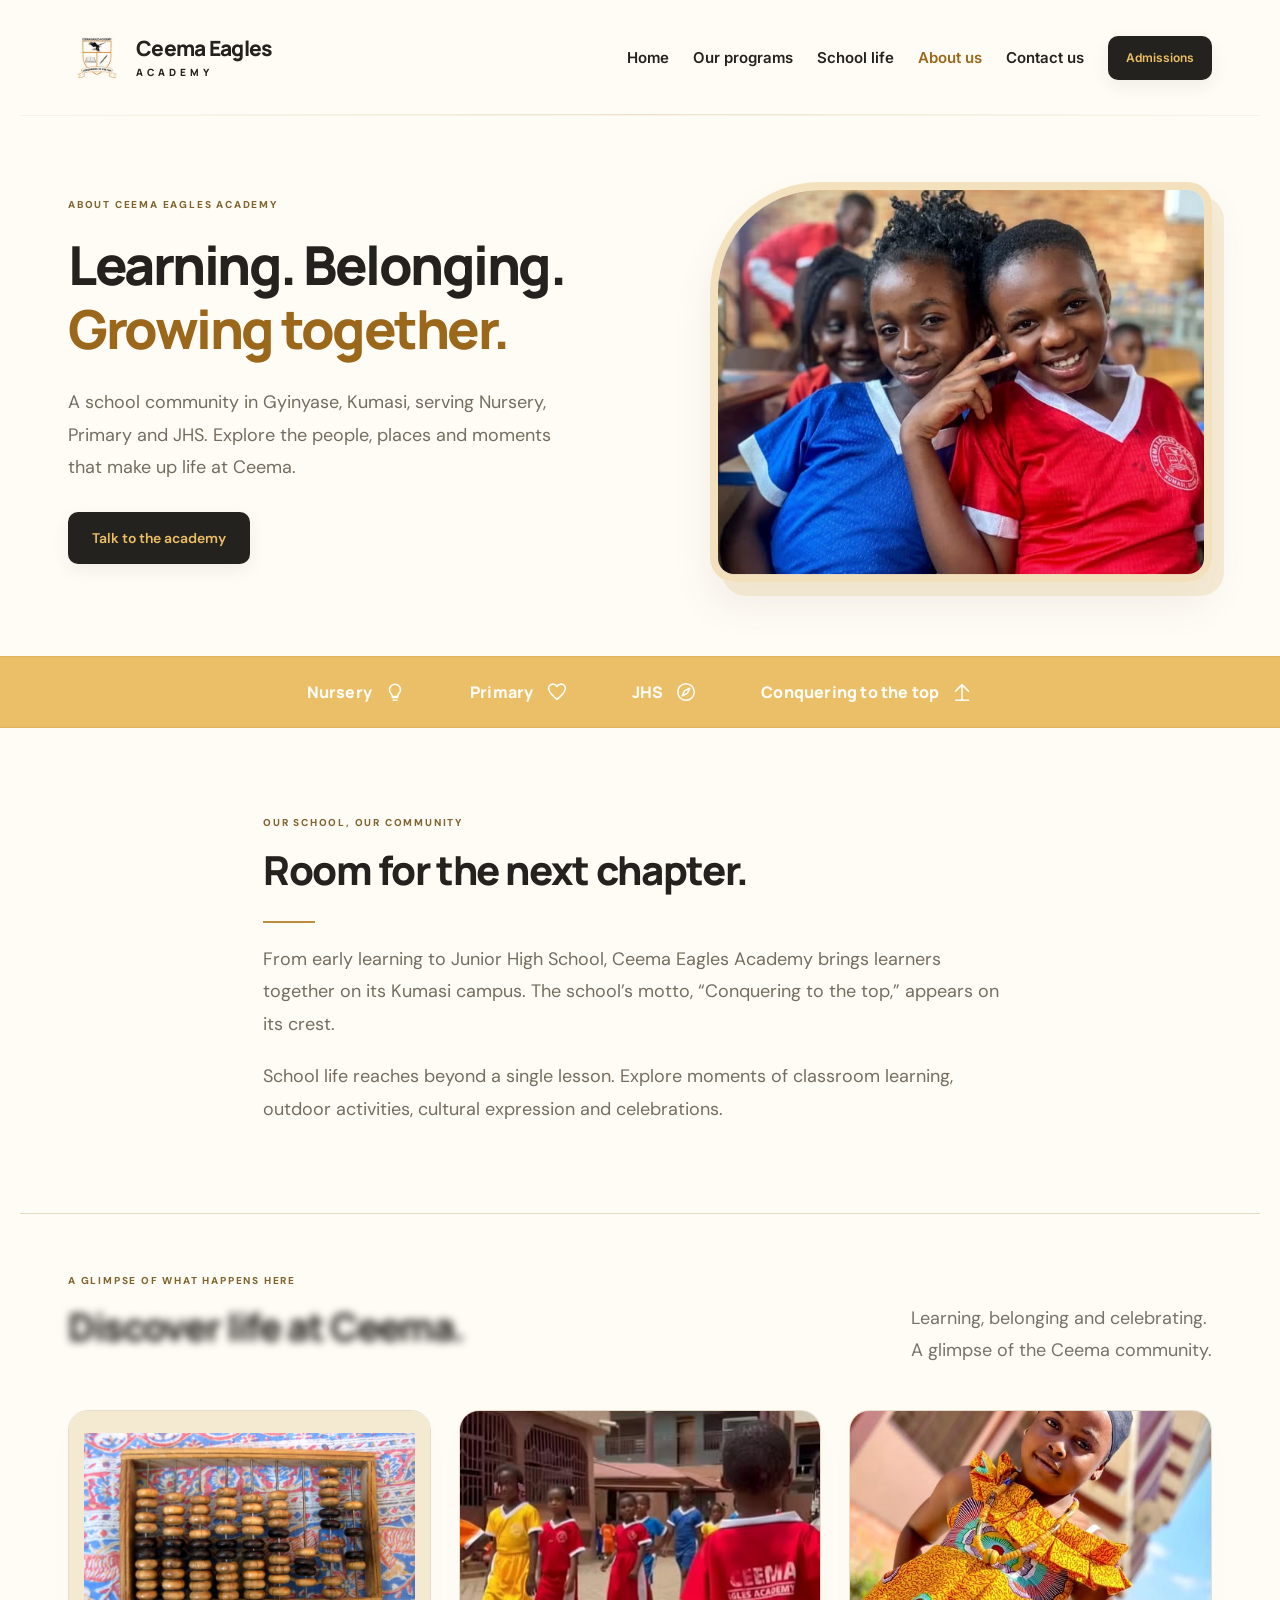
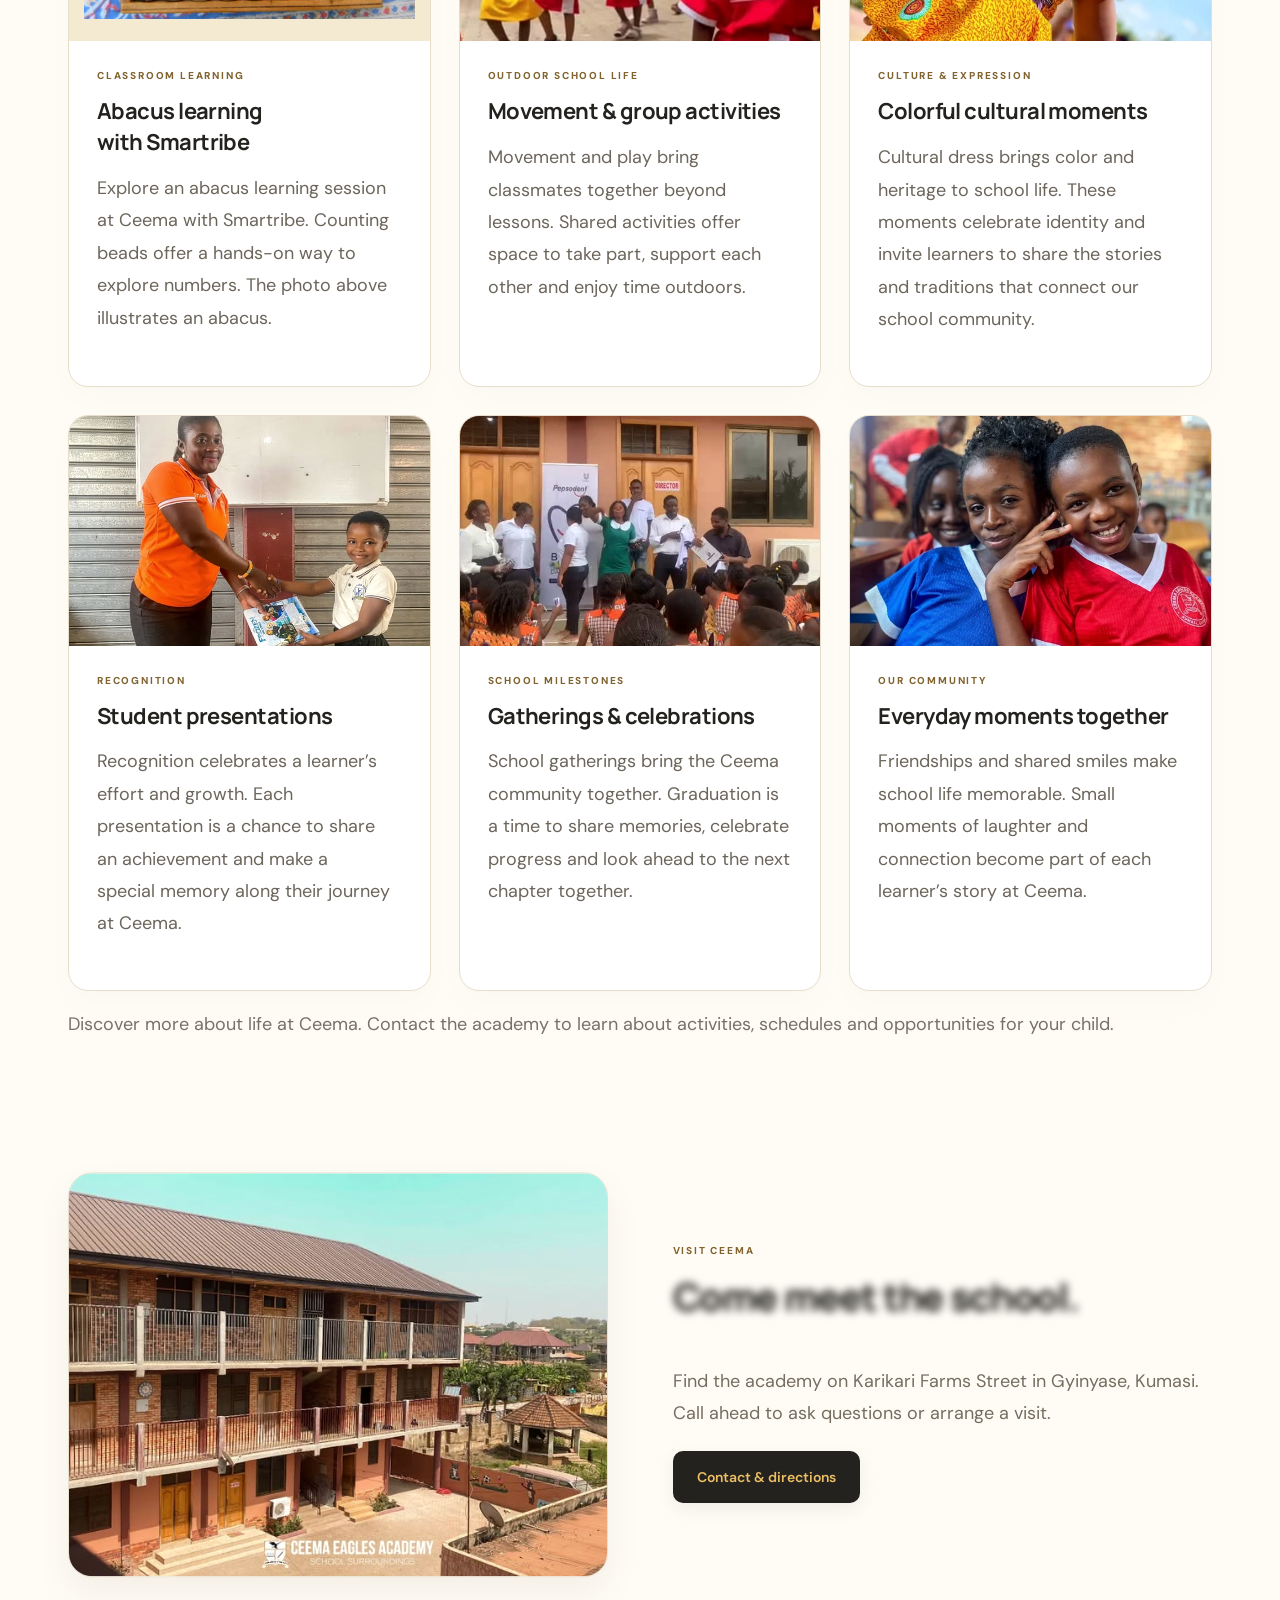
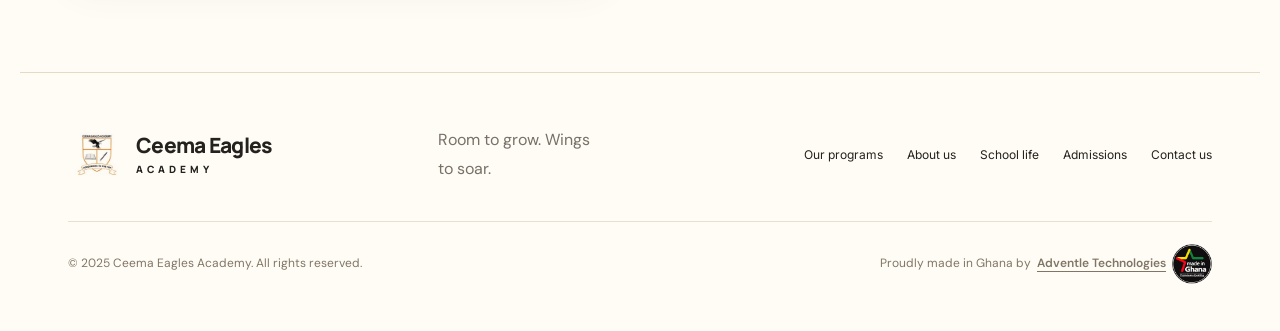
==== commit 433adf32: "Update navigation links and improve accessibility in HTML files" ====
--- a/about.html
+++ b/about.html
@@ -18,9 +18,9 @@
             <button class="menu" aria-expanded="false" aria-controls="nav">Menu </button>
             <nav id="nav" aria-label="Main navigation">
                 <a href="index.html">Home</a>
-                <a href="about.html">About us</a>
                 <a href="index.html#programs">Our programs</a>
                 <a href="index.html#school-life">School life</a>
+                <a href="about.html">About us</a>
                 <a href="contact.html">Contact us</a>
                 <button class="button small" data-admissions>Admissions </button>
             </nav>
@@ -152,7 +152,7 @@
             </ul>
             <div class="notice">Call 
                 <a href="tel:+233243032280">024 303 2280</a> to ask about admissions or arrange a visit. 
-                <a href="contact.html" class="dialog-contact">View location and directions ↗</a>. This preview does not submit an application.
+                <a href="contact.html" class="dialog-contact">View location and directions</a>. This preview does not submit an application.
             </div>
             <button class="button close-action">Got it </button>
         </dialog>
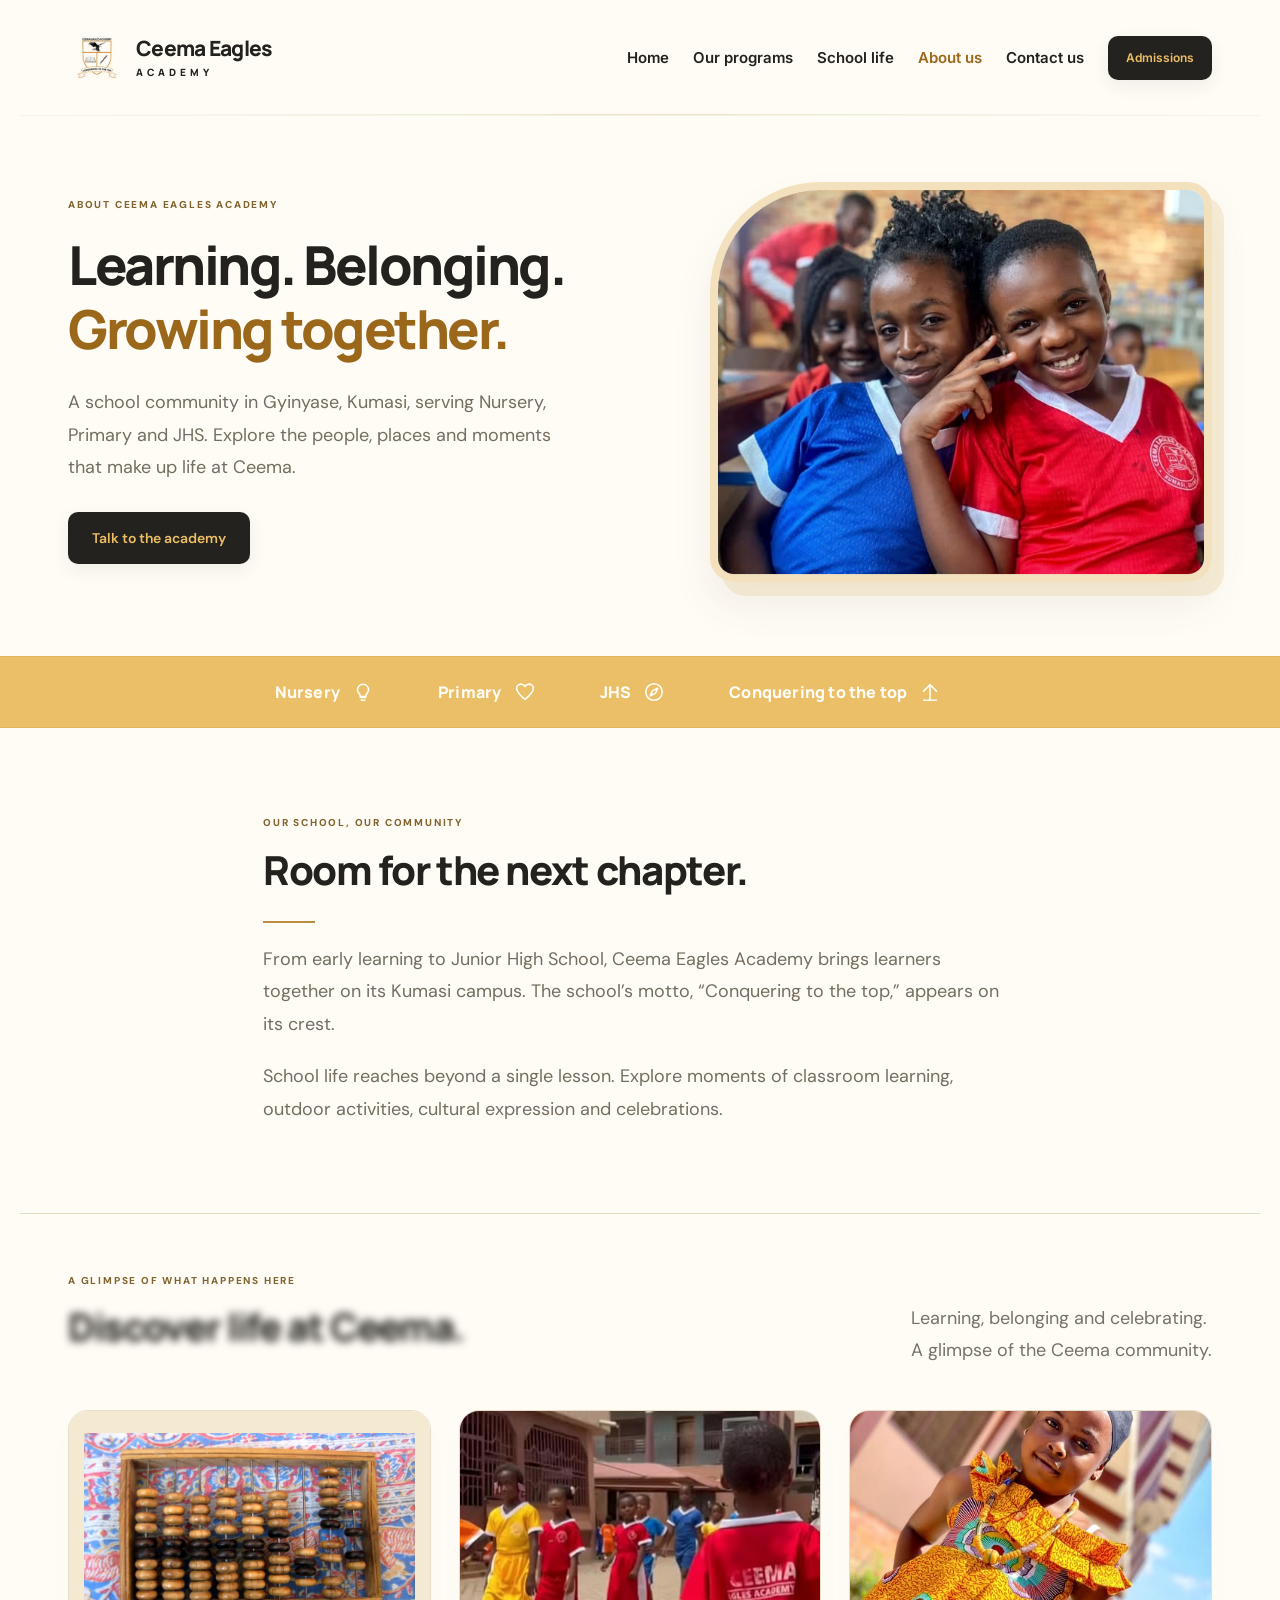
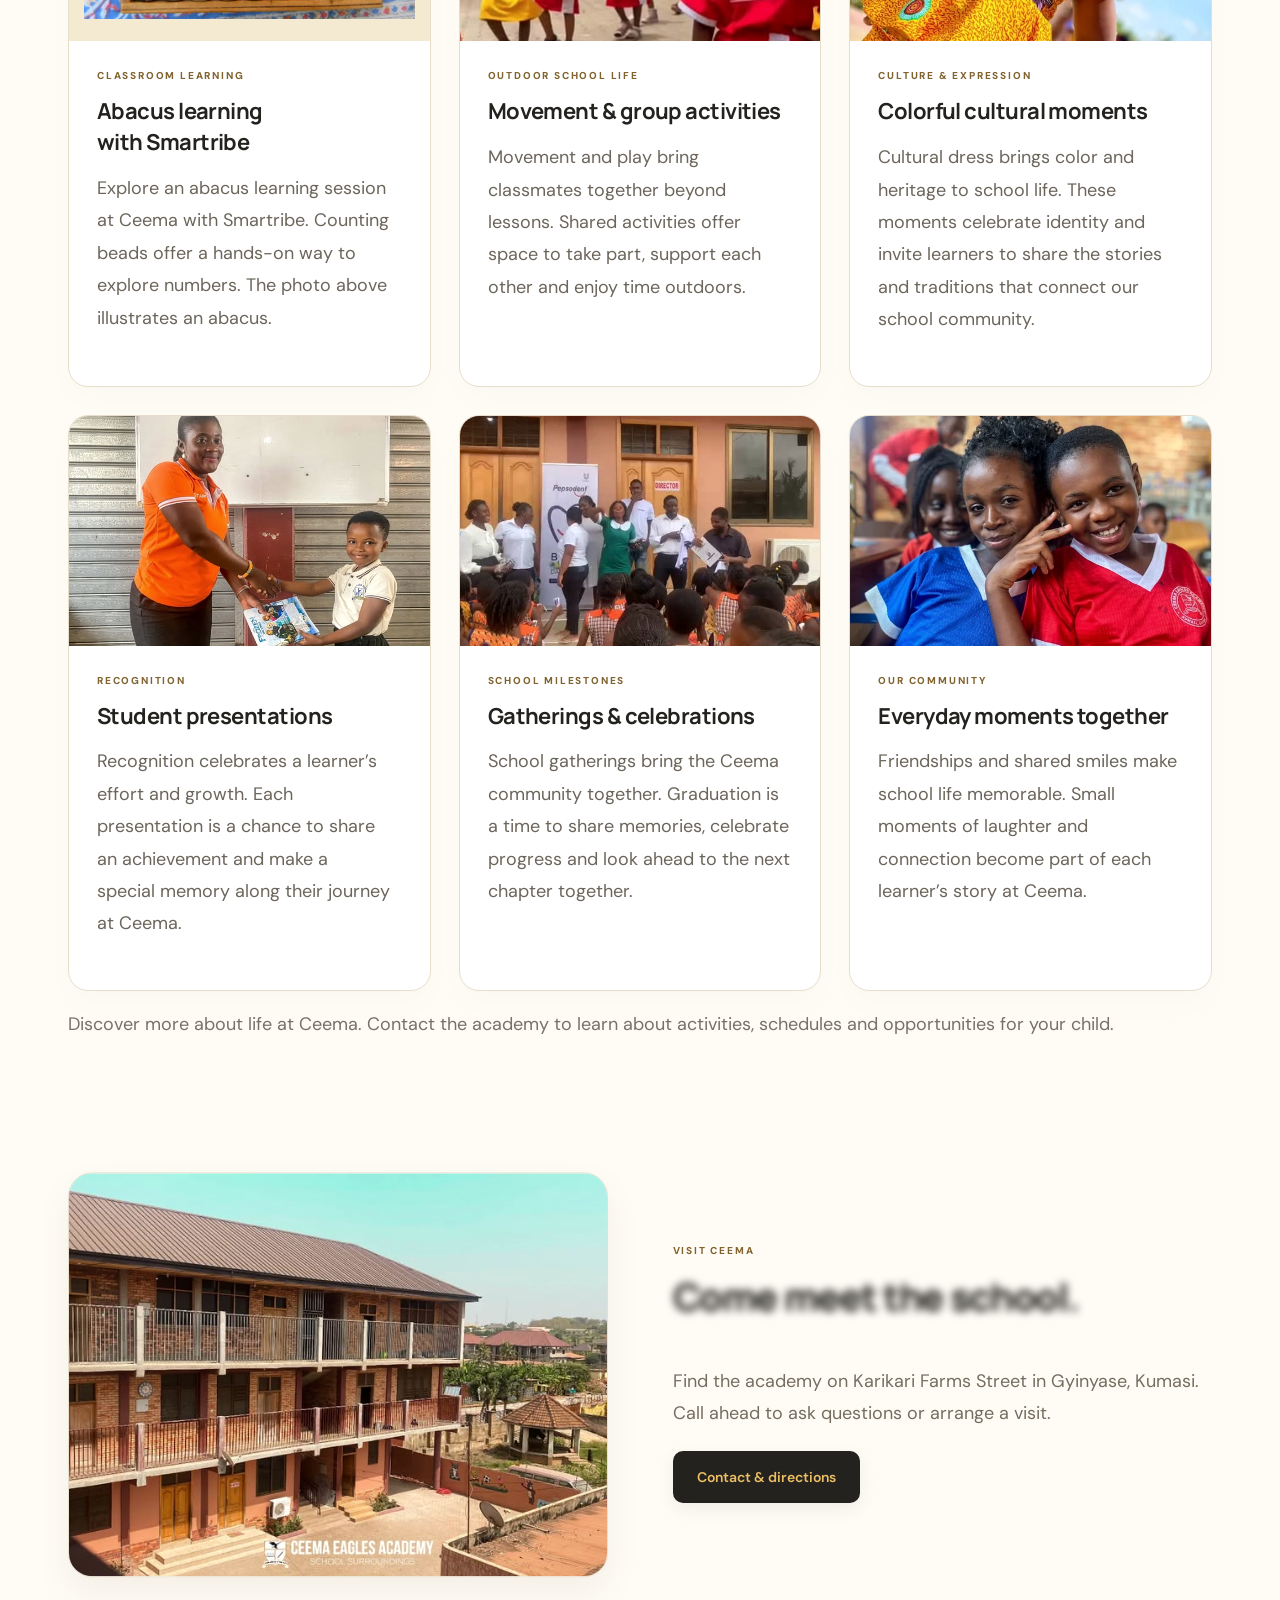
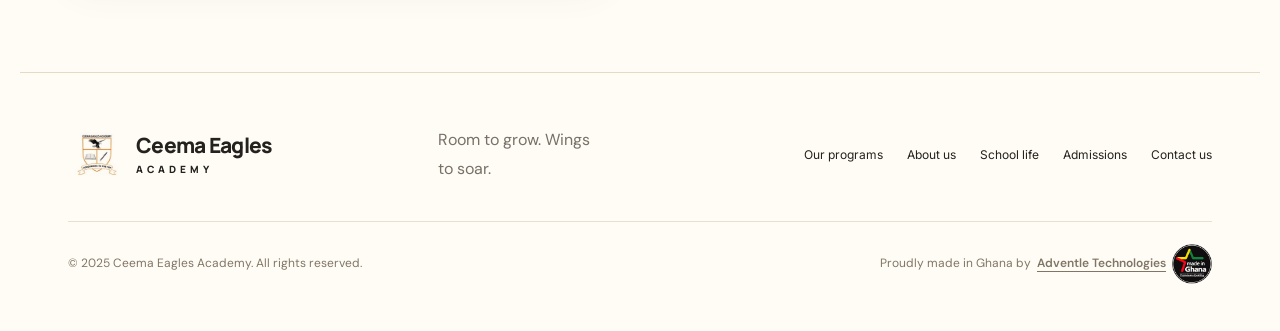
==== commit bf0ed81f: "Refactor ribbon structure for improved layout and animation in about and index pages" ====
--- a/about.html
+++ b/about.html
@@ -38,10 +38,26 @@
                 <img src="images/ceema-friends.webp" alt="Ceema students together" width="640" height="640">
             </section>
             <div class="ribbon" aria-label="Our learning stages">
-                <span>Nursery<svg viewBox="0 0 24 24" aria-hidden="true" fill="none" stroke="currentColor" stroke-width="1.7" stroke-linecap="round" stroke-linejoin="round"><path d="M9 18h6M10 21h4M8 14a6 6 0 1 1 8 0c-1 1-1 2-1 3H9c0-1 0-2-1-3Z"/></svg></span>
-                <span>Primary<svg viewBox="0 0 24 24" aria-hidden="true" fill="none" stroke="currentColor" stroke-width="1.7" stroke-linecap="round" stroke-linejoin="round"><path d="M20 5a5 5 0 0 0-8 1 5 5 0 0 0-8-1c-5 5 8 15 8 15S25 10 20 5Z"/></svg></span>
-                <span>JHS<svg viewBox="0 0 24 24" aria-hidden="true" fill="none" stroke="currentColor" stroke-width="1.7" stroke-linecap="round" stroke-linejoin="round"><circle cx="12" cy="12" r="9"/><path d="m16 8-2.5 5.5L8 16l2.5-5.5Z"/></svg></span>
-                <span>Conquering to the top<svg viewBox="0 0 24 24" aria-hidden="true" fill="none" stroke="currentColor" stroke-width="1.7" stroke-linecap="round" stroke-linejoin="round"><path d="M12 21V4M5 11l7-7 7 7M5 21h14"/></svg></span>
+                <div class="ribbon-track">
+                    <div class="ribbon-group">
+                        <span>Nursery<svg viewBox="0 0 24 24" aria-hidden="true" fill="none" stroke="currentColor" stroke-width="1.7" stroke-linecap="round" stroke-linejoin="round"><path d="M9 18h6M10 21h4M8 14a6 6 0 1 1 8 0c-1 1-1 2-1 3H9c0-1 0-2-1-3Z"/></svg></span>
+                        <span>Primary<svg viewBox="0 0 24 24" aria-hidden="true" fill="none" stroke="currentColor" stroke-width="1.7" stroke-linecap="round" stroke-linejoin="round"><path d="M20 5a5 5 0 0 0-8 1 5 5 0 0 0-8-1c-5 5 8 15 8 15S25 10 20 5Z"/></svg></span>
+                        <span>JHS<svg viewBox="0 0 24 24" aria-hidden="true" fill="none" stroke="currentColor" stroke-width="1.7" stroke-linecap="round" stroke-linejoin="round"><circle cx="12" cy="12" r="9"/><path d="m16 8-2.5 5.5L8 16l2.5-5.5Z"/></svg></span>
+                        <span>Conquering to the top<svg viewBox="0 0 24 24" aria-hidden="true" fill="none" stroke="currentColor" stroke-width="1.7" stroke-linecap="round" stroke-linejoin="round"><path d="M12 21V4M5 11l7-7 7 7M5 21h14"/></svg></span>
+                    </div>
+                    <div class="ribbon-group ribbon-duplicate" aria-hidden="true">
+                        <span>Nursery<svg viewBox="0 0 24 24" aria-hidden="true" fill="none" stroke="currentColor" stroke-width="1.7" stroke-linecap="round" stroke-linejoin="round"><path d="M9 18h6M10 21h4M8 14a6 6 0 1 1 8 0c-1 1-1 2-1 3H9c0-1 0-2-1-3Z"/></svg></span>
+                        <span>Primary<svg viewBox="0 0 24 24" aria-hidden="true" fill="none" stroke="currentColor" stroke-width="1.7" stroke-linecap="round" stroke-linejoin="round"><path d="M20 5a5 5 0 0 0-8 1 5 5 0 0 0-8-1c-5 5 8 15 8 15S25 10 20 5Z"/></svg></span>
+                        <span>JHS<svg viewBox="0 0 24 24" aria-hidden="true" fill="none" stroke="currentColor" stroke-width="1.7" stroke-linecap="round" stroke-linejoin="round"><circle cx="12" cy="12" r="9"/><path d="m16 8-2.5 5.5L8 16l2.5-5.5Z"/></svg></span>
+                        <span>Conquering to the top<svg viewBox="0 0 24 24" aria-hidden="true" fill="none" stroke="currentColor" stroke-width="1.7" stroke-linecap="round" stroke-linejoin="round"><path d="M12 21V4M5 11l7-7 7 7M5 21h14"/></svg></span>
+                    </div>
+                    <div class="ribbon-group ribbon-duplicate" aria-hidden="true">
+                        <span>Nursery<svg viewBox="0 0 24 24" aria-hidden="true" fill="none" stroke="currentColor" stroke-width="1.7" stroke-linecap="round" stroke-linejoin="round"><path d="M9 18h6M10 21h4M8 14a6 6 0 1 1 8 0c-1 1-1 2-1 3H9c0-1 0-2-1-3Z"/></svg></span>
+                        <span>Primary<svg viewBox="0 0 24 24" aria-hidden="true" fill="none" stroke="currentColor" stroke-width="1.7" stroke-linecap="round" stroke-linejoin="round"><path d="M20 5a5 5 0 0 0-8 1 5 5 0 0 0-8-1c-5 5 8 15 8 15S25 10 20 5Z"/></svg></span>
+                        <span>JHS<svg viewBox="0 0 24 24" aria-hidden="true" fill="none" stroke="currentColor" stroke-width="1.7" stroke-linecap="round" stroke-linejoin="round"><circle cx="12" cy="12" r="9"/><path d="m16 8-2.5 5.5L8 16l2.5-5.5Z"/></svg></span>
+                        <span>Conquering to the top<svg viewBox="0 0 24 24" aria-hidden="true" fill="none" stroke="currentColor" stroke-width="1.7" stroke-linecap="round" stroke-linejoin="round"><path d="M12 21V4M5 11l7-7 7 7M5 21h14"/></svg></span>
+                    </div>
+                </div>
             </div>
             <section class="about-intro wrap">
                 <div class="eyebrow">OUR SCHOOL, OUR COMMUNITY</div>
--- a/styles.css
+++ b/styles.css
@@ -143,7 +143,7 @@
 /* Numbered text controls retain the text-only button treatment without overflowing dots. */
 .slide-dots{gap:8px;flex-wrap:wrap;justify-content:center}.slide-dots button{width:30px;height:30px;border-radius:8px;background:#fffdf8;border:1px solid #d8c49e;color:#73521e;font-size:12px;font-weight:600;line-height:1;display:grid;place-items:center;flex-shrink:0}.slide-dots button[aria-pressed=true]{background:#77501b;color:#fffdf8;outline:0;border-color:#77501b}.gallery-slide:not(.is-active) figcaption{visibility:hidden;opacity:0;transition:none}.gallery-slide.is-active figcaption{visibility:visible}.carousel-controls{flex-wrap:wrap}.slide-arrows{flex-shrink:0}.slide-arrows button{white-space:nowrap}@media(max-width:650px){.carousel-controls{justify-content:center;gap:15px}.slide-arrows{width:100%;justify-content:space-between}.slide-dots{gap:8px}.slide-dots button{width:32px;height:32px}.slideshow-toggle{margin-top:0}}
 .footer-bottom{display:flex;justify-content:space-between;align-items:center;gap:24px;font-size:12px}.footer-bottom>span:last-child{text-align:right}.footer-bottom a{font-weight:600;text-decoration:underline;text-underline-offset:4px}.footer-credit{display:inline-flex;align-items:center;justify-content:flex-end;gap:6px;flex-wrap:wrap}.ghana-badge{width:40px;height:auto;flex:none}@media(max-width:650px){.footer-bottom{flex-direction:column;align-items:flex-start;gap:12px}.footer-bottom>span:last-child{text-align:left}.footer-credit{justify-content:flex-start}}
-.home-page .ribbon>span{display:inline-flex;align-items:center;gap:12px}.home-page .ribbon svg{width:22px;height:22px;flex-shrink:0;color:#59451e}@media(max-width:650px){.home-page .ribbon>span{gap:9px}.home-page .ribbon svg{width:19px;height:19px}}
+.home-page .ribbon-track{display:flex;align-items:center}.home-page .ribbon-group{display:flex;align-items:center;gap:64px;flex:none;padding-right:64px}.home-page .ribbon-group>span{display:inline-flex;align-items:center;gap:12px;flex:none}.home-page .ribbon svg{width:22px;height:22px;flex-shrink:0;color:#59451e}@media(min-width:651px){.home-page .ribbon-track>.ribbon-duplicate{display:none}}@media(max-width:950px){.home-page .ribbon-group{gap:35px;padding-right:35px}}@media(max-width:650px){.home-page .ribbon-group{gap:24px;padding-right:24px}.home-page .ribbon-group>span{gap:9px}.home-page .ribbon svg{width:19px;height:19px}}
 
 .home-page .ribbon svg{color:#fffdf8}
 
@@ -196,7 +196,7 @@
 :is(body.home-page,body.about-page,body.contact-page) :is(main,dialog) p.image-credit:not(.sr-only){font-size:14px;line-height:1.7}
 @media(max-width:650px){.contact-page .direct-details .contact-row p{font-size:16px}}
 
-.about-page .ribbon{color:#fffdf8;font-size:16px;letter-spacing:.2px;padding-top:24px;padding-bottom:24px}.about-page .ribbon>span{display:inline-flex;align-items:center;gap:12px}.about-page .ribbon svg{width:22px;height:22px;flex-shrink:0;color:currentColor}@media(max-width:650px){.about-page .ribbon{font-size:13px;padding:18px 22px}.about-page .ribbon>span{gap:9px}.about-page .ribbon svg{width:19px;height:19px}}
+.about-page .ribbon{color:#fffdf8;font-size:16px;letter-spacing:.2px;padding-top:24px;padding-bottom:24px;overflow:hidden}.about-page .ribbon-track{display:flex;align-items:center}.about-page .ribbon-group{display:flex;align-items:center;gap:64px;flex:none;padding-right:64px}.about-page .ribbon-group>span{display:inline-flex;align-items:center;gap:12px;flex:none}.about-page .ribbon svg{width:22px;height:22px;flex-shrink:0;color:currentColor}@media(min-width:651px){.about-page .ribbon-track>.ribbon-duplicate{display:none}}@media(max-width:950px){.about-page .ribbon-group{gap:35px;padding-right:35px}}@media(max-width:650px){.about-page .ribbon{display:block;min-height:58px;padding:18px 0;font-size:13px}.about-page .ribbon-track{width:max-content;animation:values-marquee 24s linear infinite}.about-page .ribbon-group{gap:24px;padding-right:24px}.about-page .ribbon-group>span{gap:9px}.about-page .ribbon-track>.ribbon-duplicate{display:flex}.about-page .ribbon svg{width:19px;height:19px}}
 
 /* Playful nursery colors for the hero chalk lettering. */
 .school-hero .art-label .chalk-coral{color:#ff526b}.school-hero .art-label .chalk-blue{color:#40d8ff}.school-hero .art-label .chalk-yellow{color:#fff047}
@@ -207,7 +207,7 @@
 .home-page .value-icon{transition:transform .35s cubic-bezier(.16,1,.3,1)}
 .home-page .value:hover .value-icon{transform:rotate(-8deg) scale(1.08)}
 .home-page .ribbon svg,.about-page .ribbon svg{transition:transform .35s cubic-bezier(.16,1,.3,1)}
-.home-page .ribbon>span:hover svg,.about-page .ribbon>span:hover svg{transform:translateY(-3px) rotate(-8deg)}
+.home-page .ribbon-group>span:hover svg,.about-page .ribbon-group>span:hover svg{transform:translateY(-3px) rotate(-8deg)}
 .about-page .page-hero>img{transition:filter .4s,box-shadow .4s}
 .about-page .page-hero>img:hover{filter:saturate(1.08);box-shadow:12px 14px 0 #e9d5ab70,0 25px 45px #59451e20}
 .contact-page .contact-map-panel{transition:transform .35s cubic-bezier(.16,1,.3,1),box-shadow .35s}
@@ -251,3 +251,20 @@
 @media(prefers-reduced-motion:reduce){
  .home-page .school-hero .art-label,.home-page .campus-photo,.home-page .hero-photo{animation:none}
 }
+
+@media(max-width:650px){
+ .home-page .ribbon{display:block;min-height:58px}
+ .home-page .ribbon-track{width:max-content;animation:values-marquee 24s linear infinite}
+ .home-page .ribbon-track>.ribbon-duplicate{display:flex}
+}
+@keyframes values-marquee{from{transform:translateX(-33.333333%)}to{transform:translateX(0)}}
+@media(max-width:650px) and (prefers-reduced-motion:reduce){
+ .home-page .ribbon{display:flex;flex-wrap:wrap;min-height:0}
+ .home-page .ribbon-track{width:auto;flex-wrap:wrap;justify-content:center;animation:none}
+ .home-page .ribbon-group{flex-wrap:wrap;justify-content:center;gap:12px 24px;padding-right:0}
+ .home-page .ribbon-track>.ribbon-duplicate{display:none}
+ .about-page .ribbon{display:flex;flex-wrap:wrap;min-height:0;padding:18px 22px}
+ .about-page .ribbon-track{width:auto;flex-wrap:wrap;justify-content:center;animation:none}
+ .about-page .ribbon-group{flex-wrap:wrap;justify-content:center;gap:12px 24px;padding-right:0}
+ .about-page .ribbon-track>.ribbon-duplicate{display:none}
+}
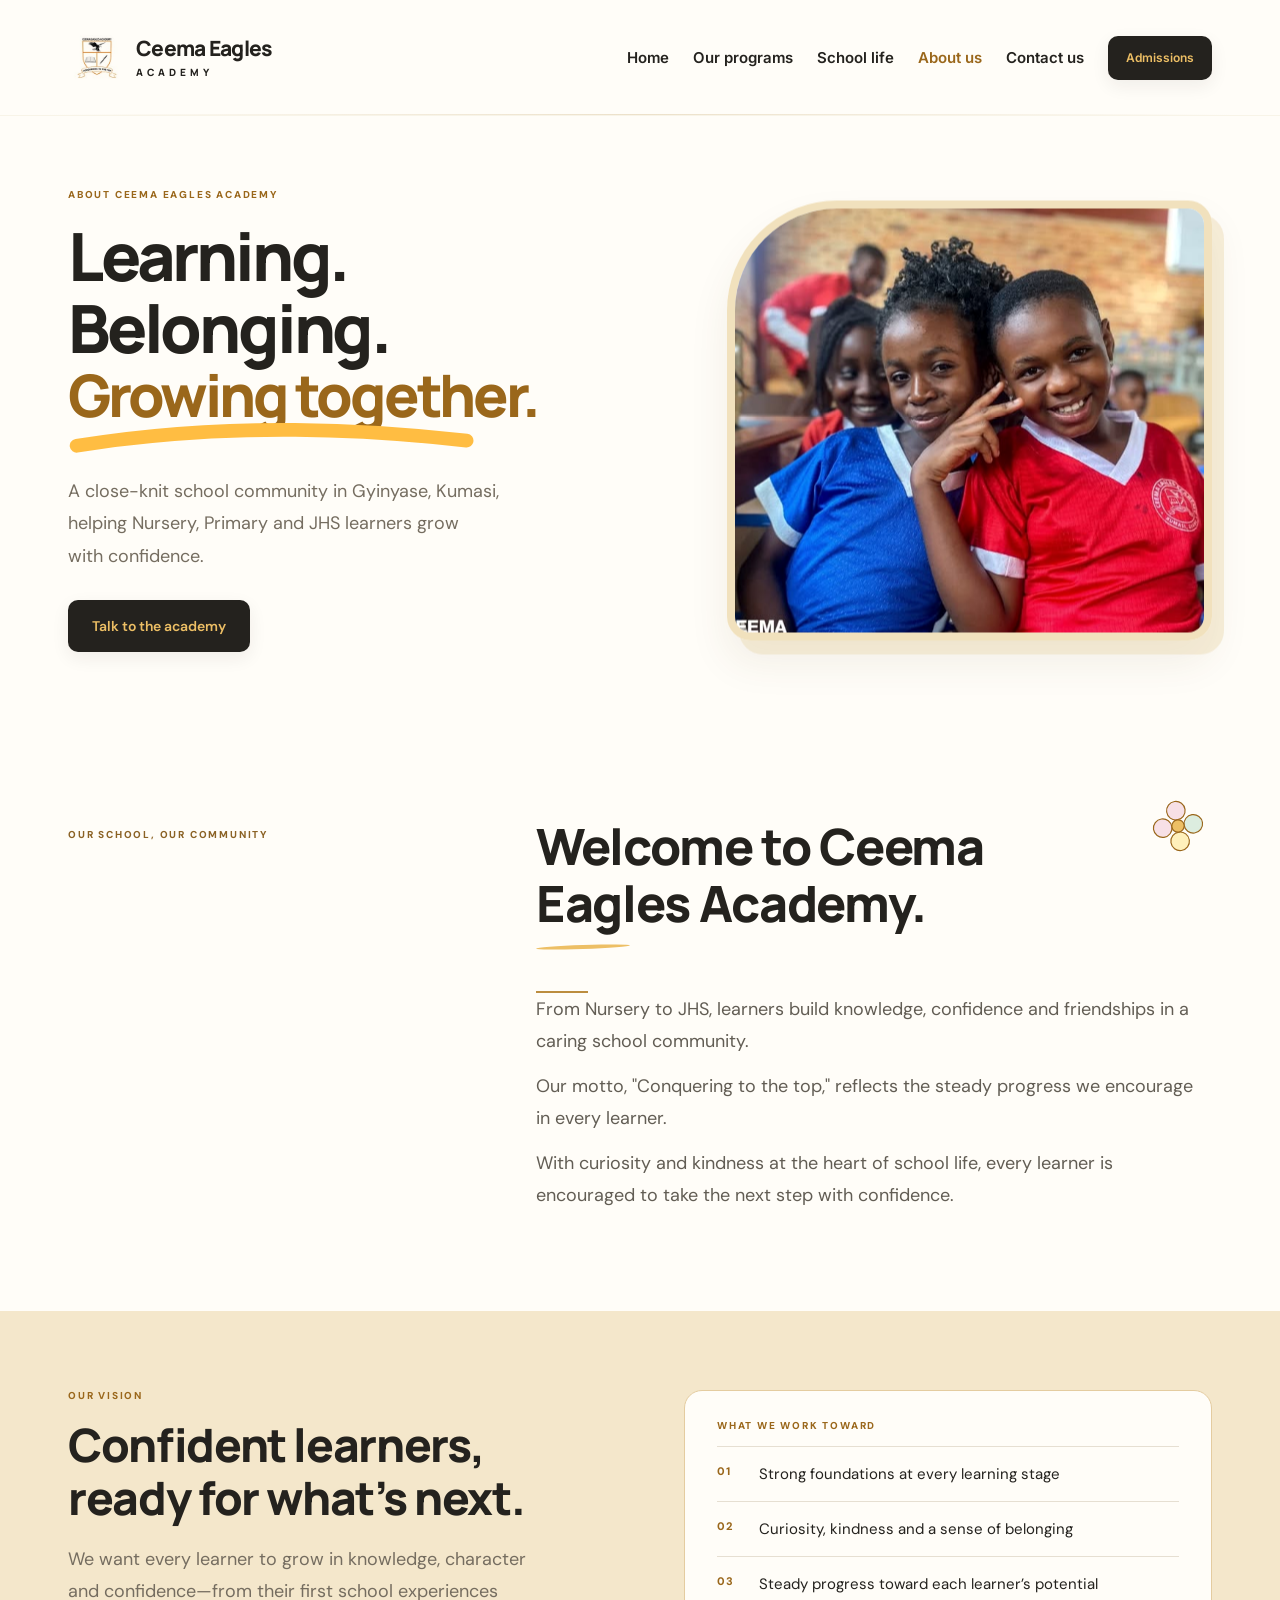
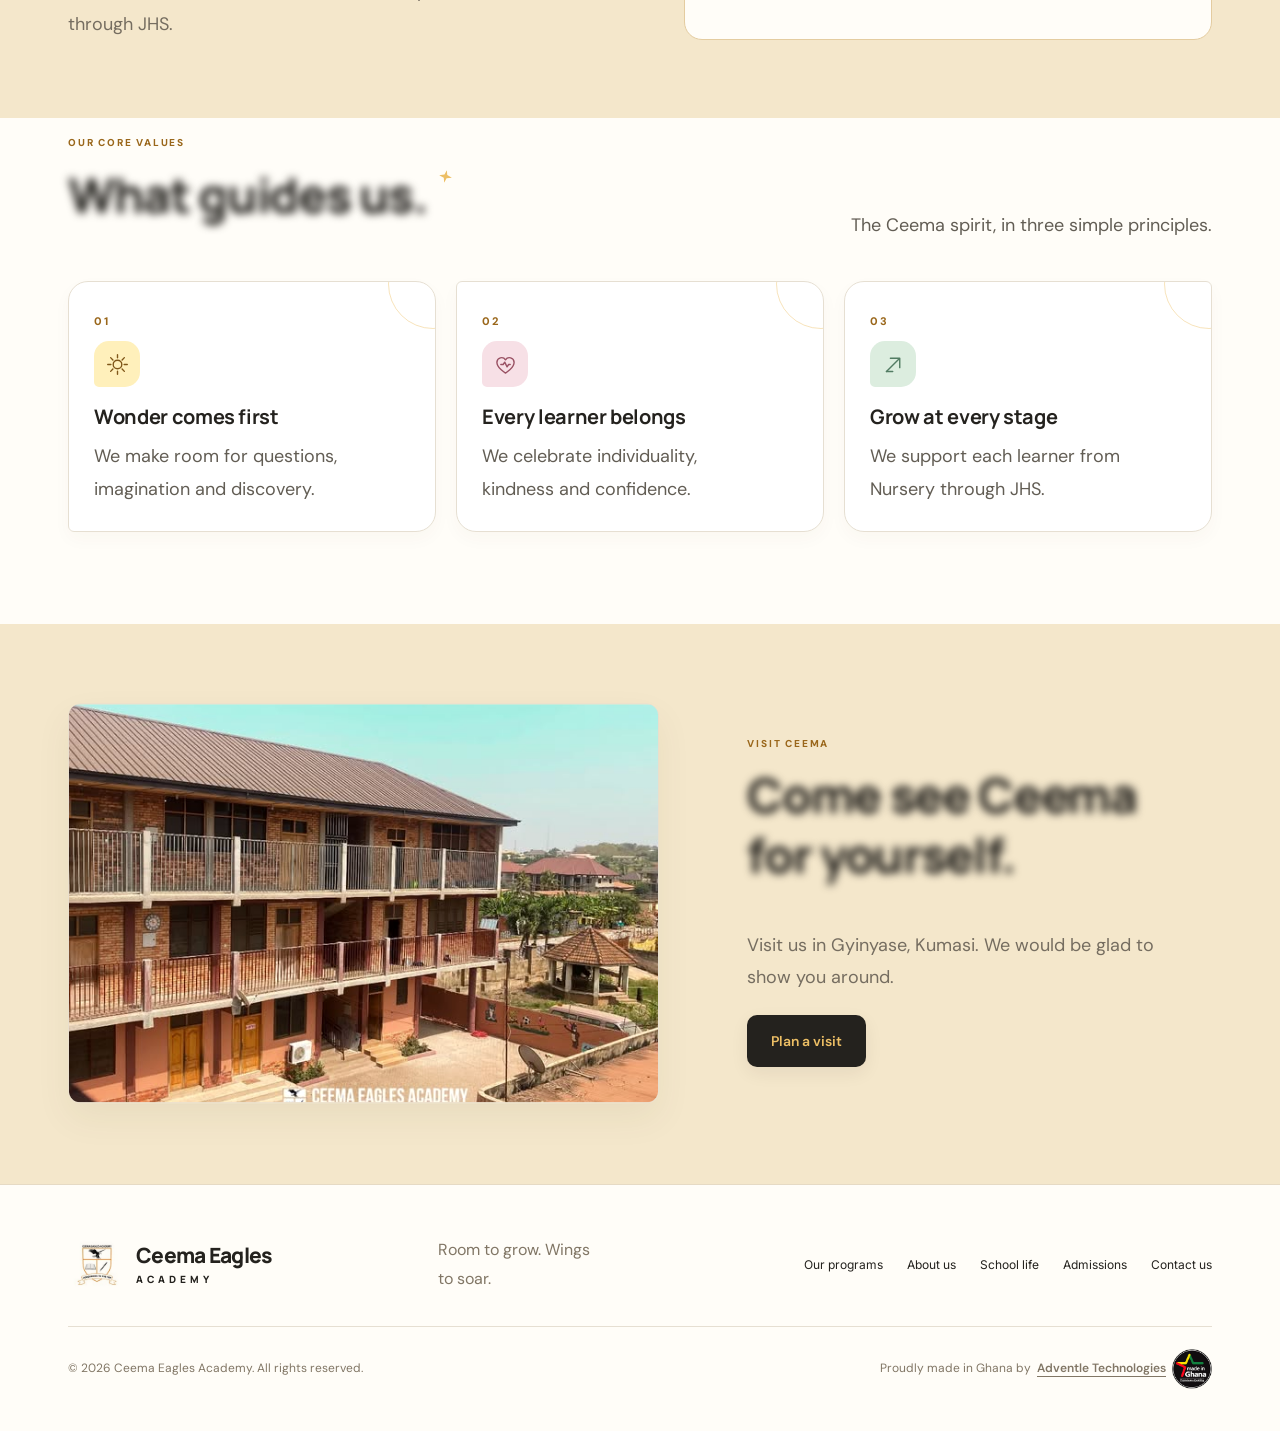
==== commit d72be2ef: "Refresh About page story and design" ====
--- a/about.html
+++ b/about.html
@@ -3,11 +3,11 @@
     <head>
         <meta charset="utf-8">
         <meta name="viewport" content="width=device-width,initial-scale=1">
-        <meta name="description" content="Explore documented classroom, cultural, outdoor and graduation activities at Ceema Eagles Academy.">
+        <meta name="description" content="Discover the values, community and learning journey at Ceema Eagles Academy in Gyinyase, Kumasi.">
         <title>About us | Ceema Eagles Academy</title>
         <link rel="icon" type="image/png" href="images/ceema-favicon.png">
         <link rel="apple-touch-icon" href="images/ceema-favicon.png">
-        <link rel="stylesheet" href="styles.css?v=hero-slides-2">
+        <link rel="stylesheet" href="styles.css?v=about-story-1">
     </head>
     <body class="about-page interior-page">
         <header class="header">
@@ -20,7 +20,7 @@
                 <a href="index.html">Home</a>
                 <a href="index.html#programs">Our programs</a>
                 <a href="index.html#school-life">School life</a>
-                <a href="about.html">About us</a>
+                <a href="about.html" aria-current="page">About us</a>
                 <a href="contact.html">Contact us</a>
                 <button class="button small" data-admissions>Admissions </button>
             </nav>
@@ -30,108 +30,72 @@
                 <div>
                     <div class="eyebrow">ABOUT CEEMA EAGLES ACADEMY</div>
                     <h1>Learning. Belonging.<br>
-                        <span class="soar">Growing together.</span>
+                        <span class="soar rotating-word about-rotating-word" aria-label="Growing together"><span class="word-stage" aria-hidden="true"><span class="word-current">Growing together.</span></span><svg viewBox="0 0 240 22" aria-hidden="true"><path d="M5 15 Q110 -2 232 12"/></svg></span>
                     </h1>
-                    <p>A school community in Gyinyase, Kumasi, serving Nursery, Primary and JHS. Explore the people, places and moments that make up life at Ceema.</p>
+                    <p>A close-knit school community in Gyinyase, Kumasi, helping Nursery, Primary and JHS learners grow with confidence.</p>
                     <a class="button" href="contact.html">Talk to the academy </a>
                 </div>
                 <img src="images/ceema-friends.webp" alt="Ceema students together" width="640" height="640">
             </section>
-            <div class="ribbon" aria-label="Our learning stages">
-                <div class="ribbon-track">
-                    <div class="ribbon-group">
-                        <span>Nursery<svg viewBox="0 0 24 24" aria-hidden="true" fill="none" stroke="currentColor" stroke-width="1.7" stroke-linecap="round" stroke-linejoin="round"><path d="M9 18h6M10 21h4M8 14a6 6 0 1 1 8 0c-1 1-1 2-1 3H9c0-1 0-2-1-3Z"/></svg></span>
-                        <span>Primary<svg viewBox="0 0 24 24" aria-hidden="true" fill="none" stroke="currentColor" stroke-width="1.7" stroke-linecap="round" stroke-linejoin="round"><path d="M20 5a5 5 0 0 0-8 1 5 5 0 0 0-8-1c-5 5 8 15 8 15S25 10 20 5Z"/></svg></span>
-                        <span>JHS<svg viewBox="0 0 24 24" aria-hidden="true" fill="none" stroke="currentColor" stroke-width="1.7" stroke-linecap="round" stroke-linejoin="round"><circle cx="12" cy="12" r="9"/><path d="m16 8-2.5 5.5L8 16l2.5-5.5Z"/></svg></span>
-                        <span>Conquering to the top<svg viewBox="0 0 24 24" aria-hidden="true" fill="none" stroke="currentColor" stroke-width="1.7" stroke-linecap="round" stroke-linejoin="round"><path d="M12 21V4M5 11l7-7 7 7M5 21h14"/></svg></span>
-                    </div>
-                    <div class="ribbon-group ribbon-duplicate" aria-hidden="true">
-                        <span>Nursery<svg viewBox="0 0 24 24" aria-hidden="true" fill="none" stroke="currentColor" stroke-width="1.7" stroke-linecap="round" stroke-linejoin="round"><path d="M9 18h6M10 21h4M8 14a6 6 0 1 1 8 0c-1 1-1 2-1 3H9c0-1 0-2-1-3Z"/></svg></span>
-                        <span>Primary<svg viewBox="0 0 24 24" aria-hidden="true" fill="none" stroke="currentColor" stroke-width="1.7" stroke-linecap="round" stroke-linejoin="round"><path d="M20 5a5 5 0 0 0-8 1 5 5 0 0 0-8-1c-5 5 8 15 8 15S25 10 20 5Z"/></svg></span>
-                        <span>JHS<svg viewBox="0 0 24 24" aria-hidden="true" fill="none" stroke="currentColor" stroke-width="1.7" stroke-linecap="round" stroke-linejoin="round"><circle cx="12" cy="12" r="9"/><path d="m16 8-2.5 5.5L8 16l2.5-5.5Z"/></svg></span>
-                        <span>Conquering to the top<svg viewBox="0 0 24 24" aria-hidden="true" fill="none" stroke="currentColor" stroke-width="1.7" stroke-linecap="round" stroke-linejoin="round"><path d="M12 21V4M5 11l7-7 7 7M5 21h14"/></svg></span>
-                    </div>
-                    <div class="ribbon-group ribbon-duplicate" aria-hidden="true">
-                        <span>Nursery<svg viewBox="0 0 24 24" aria-hidden="true" fill="none" stroke="currentColor" stroke-width="1.7" stroke-linecap="round" stroke-linejoin="round"><path d="M9 18h6M10 21h4M8 14a6 6 0 1 1 8 0c-1 1-1 2-1 3H9c0-1 0-2-1-3Z"/></svg></span>
-                        <span>Primary<svg viewBox="0 0 24 24" aria-hidden="true" fill="none" stroke="currentColor" stroke-width="1.7" stroke-linecap="round" stroke-linejoin="round"><path d="M20 5a5 5 0 0 0-8 1 5 5 0 0 0-8-1c-5 5 8 15 8 15S25 10 20 5Z"/></svg></span>
-                        <span>JHS<svg viewBox="0 0 24 24" aria-hidden="true" fill="none" stroke="currentColor" stroke-width="1.7" stroke-linecap="round" stroke-linejoin="round"><circle cx="12" cy="12" r="9"/><path d="m16 8-2.5 5.5L8 16l2.5-5.5Z"/></svg></span>
-                        <span>Conquering to the top<svg viewBox="0 0 24 24" aria-hidden="true" fill="none" stroke="currentColor" stroke-width="1.7" stroke-linecap="round" stroke-linejoin="round"><path d="M12 21V4M5 11l7-7 7 7M5 21h14"/></svg></span>
-                    </div>
-                </div>
-            </div>
             <section class="about-intro wrap">
                 <div class="eyebrow">OUR SCHOOL, OUR COMMUNITY</div>
-                <h2>Room for the next chapter.</h2>
-                <p>From early learning to Junior High School, Ceema Eagles Academy brings learners together on its Kumasi campus. The school’s motto, “Conquering to the top,” appears on its crest.</p>
-                <p>School life reaches beyond a single lesson. Explore moments of classroom learning, outdoor activities, cultural expression and celebrations.</p>
+                <h2>Welcome to Ceema Eagles Academy.</h2>
+                <span class="welcome-flower" aria-hidden="true"><svg viewBox="0 0 88 88"><g stroke="#9a671b" stroke-width="1.5"><circle cx="44" cy="24" r="12" fill="#f7e0e6"/><circle cx="64" cy="44" r="12" fill="#dceddf"/><circle cx="44" cy="64" r="12" fill="#fff0bb"/><circle cx="24" cy="44" r="12" fill="#f7e0e6"/><circle cx="44" cy="44" r="8" fill="#edbf65"/></g></svg></span>
+                <p>From Nursery to JHS, learners build knowledge, confidence and friendships in a caring school community.</p>
+                <p>Our motto, &quot;Conquering to the top,&quot; reflects the steady progress we encourage in every learner.</p>
+                <p>With curiosity and kindness at the heart of school life, every learner is encouraged to take the next step with confidence.</p>
             </section>
-            <section class="activities wrap">
+            <section class="about-vision wrap">
+                <div class="about-vision-copy">
+                    <div class="eyebrow">OUR VISION</div>
+                    <h2>Confident learners, ready for what’s next.</h2>
+                    <p>We want every learner to grow in knowledge, character and confidence—from their first school experiences through JHS.</p>
+                </div>
+                <div class="about-goals">
+                    <div class="eyebrow">WHAT WE WORK TOWARD</div>
+                    <ul>
+                        <li>Strong foundations at every learning stage</li>
+                        <li>Curiosity, kindness and a sense of belonging</li>
+                        <li>Steady progress toward each learner’s potential</li>
+                    </ul>
+                </div>
+            </section>
+            <section class="about-values wrap">
                 <div class="section-top">
                     <div>
-                        <div class="eyebrow">A GLIMPSE OF WHAT HAPPENS HERE</div>
-                        <h2>Discover life at Ceema.</h2>
+                        <div class="eyebrow">OUR CORE VALUES</div>
+                        <h2>What guides us.</h2>
                     </div>
-                    <p>Learning, belonging and celebrating.<br>A glimpse of the Ceema community.</p>
+                    <p>The Ceema spirit, in three simple principles.</p>
                 </div>
-                <div class="activity-grid">
-                    <article class="activity-card">
-                        <img class="abacus-photo" src="images/abacus.jpg" alt="Wooden abacus with rows of counting beads" width="3072" height="1728" loading="lazy">
-                        <div class="activity-content">
-                            <span class="eyebrow">CLASSROOM LEARNING</span>
-                            <h3>Abacus learning with Smartribe</h3>
-                            <p>Explore an abacus learning session at Ceema with Smartribe. Counting beads offer a hands-on way to explore numbers. The photo above illustrates an abacus.</p>
-                        </div>
+                <div class="about-value-grid">
+                    <article class="about-value-card">
+                        <span class="about-value-number">01</span>
+                        <span class="about-value-icon wonder" aria-hidden="true"><svg viewBox="0 0 32 32" fill="none" stroke="currentColor" stroke-width="1.8" stroke-linecap="round" stroke-linejoin="round"><path d="M16 3.5v4M16 24.5v4M3.5 16h4M24.5 16h4M7.2 7.2l2.9 2.9m11.8 11.8 2.9 2.9m0-17.6-2.9 2.9M10.1 21.9l-2.9 2.9"/><circle cx="16" cy="16" r="5.5"/></svg></span>
+                        <h3>Wonder comes first</h3>
+                        <p>We make room for questions, imagination and discovery.</p>
                     </article>
-                    <article class="activity-card">
-                        <img src="images/ceema-play.jpg" alt="Ceema students in an outdoor group activity" loading="lazy">
-                        <div class="activity-content">
-                            <span class="eyebrow">OUTDOOR SCHOOL LIFE</span>
-                            <h3>Movement &amp; group activities</h3>
-                            <p>Movement and play bring classmates together beyond lessons. Shared activities offer space to take part, support each other and enjoy time outdoors.</p>
-                        </div>
+                    <article class="about-value-card">
+                        <span class="about-value-number">02</span>
+                        <span class="about-value-icon belong" aria-hidden="true"><svg viewBox="0 0 32 32" fill="none" stroke="currentColor" stroke-width="1.8" stroke-linecap="round" stroke-linejoin="round"><path d="M16 27s-11-6.5-11-14a6 6 0 0 1 11-3 6 6 0 0 1 11 3c0 7.5-11 14-11 14Z"/><path d="M10 16h3l2-3 3 6 2-3h2"/></svg></span>
+                        <h3>Every learner belongs</h3>
+                        <p>We celebrate individuality, kindness and confidence.</p>
                     </article>
-                    <article class="activity-card">
-                        <img src="images/ceema-culture.jpg" alt="Ceema student wearing colorful cultural dress" loading="lazy">
-                        <div class="activity-content">
-                            <span class="eyebrow">CULTURE &amp; EXPRESSION</span>
-                            <h3>Colorful cultural moments</h3>
-                            <p>Cultural dress brings color and heritage to school life. These moments celebrate identity and invite learners to share the stories and traditions that connect our school community.</p>
-                        </div>
-                    </article>
-                    <article class="activity-card">
-                        <img src="images/ceema-award.webp" alt="A presentation to a student at Ceema" loading="lazy">
-                        <div class="activity-content">
-                            <span class="eyebrow">RECOGNITION</span>
-                            <h3>Student presentations</h3>
-                            <p>Recognition celebrates a learner’s effort and growth. Each presentation is a chance to share an achievement and make a special memory along their journey at Ceema.</p>
-                        </div>
-                    </article>
-                    <article class="activity-card">
-                        <img src="images/ceema-gathering.jpg" alt="School gathering at Ceema Eagles Academy" loading="lazy">
-                        <div class="activity-content">
-                            <span class="eyebrow">SCHOOL MILESTONES</span>
-                            <h3>Gatherings &amp; celebrations</h3>
-                            <p>School gatherings bring the Ceema community together. Graduation is a time to share memories, celebrate progress and look ahead to the next chapter together.</p>
-                        </div>
-                    </article>
-                    <article class="activity-card">
-                        <img src="images/ceema-friends.webp" alt="Students together at Ceema Eagles Academy" loading="lazy">
-                        <div class="activity-content">
-                            <span class="eyebrow">OUR COMMUNITY</span>
-                            <h3>Everyday moments together</h3>
-                            <p>Friendships and shared smiles make school life memorable. Small moments of laughter and connection become part of each learner’s story at Ceema.</p>
-                        </div>
+                    <article class="about-value-card">
+                        <span class="about-value-number">03</span>
+                        <span class="about-value-icon grow" aria-hidden="true"><svg viewBox="0 0 32 32" fill="none" stroke="currentColor" stroke-width="1.8" stroke-linecap="round" stroke-linejoin="round"><path d="M7 25 24 8M12 8h12v12"/><path d="M7 25h8"/></svg></span>
+                        <h3>Grow at every stage</h3>
+                        <p>We support each learner from Nursery through JHS.</p>
                     </article>
                 </div>
-                <p class="embed-note">Discover more about life at Ceema. Contact the academy to learn about activities, schedules and opportunities for your child.</p>
             </section>
             <section class="campus-story wrap">
                 <img src="images/ceema-campus.webp" alt="Ceema Eagles Academy campus" loading="lazy">
                 <div>
                     <div class="eyebrow">VISIT CEEMA</div>
-                    <h2>Come meet the school.</h2>
-                    <p>Find the academy on Karikari Farms Street in Gyinyase, Kumasi. Call ahead to ask questions or arrange a visit.</p>
-                    <a class="button" href="contact.html">Contact &amp; directions </a>
+                    <h2>Come see Ceema for yourself.</h2>
+                    <p>Visit us in Gyinyase, Kumasi. We would be glad to show you around.</p>
+                    <a class="button" href="contact.html">Plan a visit </a>
                 </div>
             </section>
         </main>
@@ -151,7 +115,7 @@
                 </div>
             </div>
             <div class="footer-bottom">
-                <span>© 2025 Ceema Eagles Academy. All rights reserved.</span>
+                <span>© 2026 Ceema Eagles Academy. All rights reserved.</span>
                 <span class="footer-credit">Proudly made in Ghana by <a href="https://adventle.tech/" target="_blank" rel="noopener">Adventle Technologies</a><img class="ghana-badge" src="images/made-in-ghana.webp" alt="Made in Ghana, premium quality"></span>
             </div>
         </footer>
@@ -172,6 +136,6 @@
             </div>
             <button class="button close-action">Got it </button>
         </dialog>
-        <script src="script.js?v=hero-slides-2"></script>
+        <script src="script.js?v=about-rotating-1"></script>
     </body>
 </html>
--- a/styles.css
+++ b/styles.css
@@ -268,3 +268,180 @@
  .about-page .ribbon-group{flex-wrap:wrap;justify-content:center;gap:12px 24px;padding-right:0}
  .about-page .ribbon-track>.ribbon-duplicate{display:none}
 }
+
+/* About page: a quieter editorial layout with stronger spacing and image hierarchy. */
+.about-page .page-hero{position:relative;grid-template-columns:1.08fr .92fr;gap:clamp(38px,7vw,96px);padding-top:58px;padding-bottom:76px}
+.about-page .page-hero>div{max-width:590px}
+.about-page .page-hero .eyebrow{color:#8b6225}
+.about-page .page-hero h1{font-size:clamp(46px,5vw,66px);line-height:1.08;letter-spacing:-3.2px;margin:19px 0 24px}
+.about-page .page-hero p{max-width:490px;margin:0 0 28px;font-size:18px;line-height:1.75;color:#625d54}
+.about-page .page-hero>img{height:470px;border:0;border-radius:150px 22px 22px 22px;box-shadow:0 24px 54px #59451e1b;object-position:center 35%}
+.about-page .about-intro{max-width:100%;padding:78px max(48px,calc((100vw - 1144px)/2)) 76px;background:#f7f1e6;display:grid;grid-template-columns:.72fr 1.28fr;column-gap:80px;align-items:start}
+.about-page .about-intro .eyebrow{grid-column:1;color:#8b6225;padding-top:10px}
+.about-page .about-intro h2{grid-column:2;font-size:clamp(34px,4vw,46px);line-height:1.15;max-width:620px;margin:0 0 18px}
+.about-page .about-intro p{grid-column:2;font-size:17px;line-height:1.85;color:#625d54;max-width:680px;margin:0 0 13px}
+.about-page .activities{padding-top:82px;padding-bottom:80px;border:0}
+.about-page .activities .section-top{margin-bottom:34px}
+.about-page .activities .section-top h2{font-size:clamp(34px,4vw,44px)}
+.about-page .activities .section-top>p{max-width:300px;font-size:16px;line-height:1.75}
+.about-page .activity-grid{grid-template-columns:repeat(3,minmax(0,1fr));gap:22px}
+.about-page .activity-card{border-color:#e9e2d6;border-radius:15px;box-shadow:0 8px 26px #3025150a}
+.about-page .activity-card>img{height:245px;object-fit:cover}
+.about-page .activity-content{padding:22px 23px 25px}
+.about-page .activity-content .eyebrow{color:#8b6225;font-size:9px}
+.about-page .activity-content h3{font-size:19px;letter-spacing:-.35px;margin:12px 0 9px}
+.about-page .activity-content p{font-size:15px;line-height:1.7;color:#6d675e;margin:0}
+.about-page .embed-note{font-size:15px;line-height:1.75;margin-top:23px;color:#6d675e}
+.about-page .campus-story{grid-template-columns:1.08fr .92fr;gap:clamp(38px,7vw,88px);padding-top:20px;padding-bottom:90px}
+.about-page .campus-story>img{height:390px;object-fit:cover;object-position:center 44%;border:0;border-radius:22px}
+.about-page .campus-story h2{font-size:clamp(34px,4vw,44px);margin-top:15px}
+.about-page .campus-story p{font-size:17px;line-height:1.8;max-width:450px}
+@media(max-width:850px){.about-page .page-hero{gap:38px}.about-page .page-hero>img{height:390px}.about-page .about-intro{column-gap:42px;padding-left:32px;padding-right:32px}.about-page .activity-grid{grid-template-columns:repeat(2,minmax(0,1fr))}}
+@media(max-width:650px){.about-page .page-hero{grid-template-columns:1fr;gap:28px;padding-top:27px;padding-bottom:44px}.about-page .page-hero h1{font-size:45px;letter-spacing:-2.3px}.about-page .page-hero p{font-size:17px}.about-page .page-hero>img{height:330px;border-radius:92px 18px 18px 18px}.about-page .about-intro{display:block;padding:48px 22px}.about-page .about-intro h2{font-size:32px;margin:15px 0}.about-page .about-intro p{font-size:16px}.about-page .activities{padding-top:48px;padding-bottom:48px}.about-page .activities .section-top>p{font-size:15px}.about-page .activity-grid{grid-template-columns:1fr;gap:18px}.about-page .activity-card>img{height:260px}.about-page .activity-content{padding:20px}.about-page .activity-content p{font-size:15px}.about-page .campus-story{grid-template-columns:1fr;gap:25px;padding-top:0;padding-bottom:54px}.about-page .campus-story>img{height:300px}.about-page .campus-story p{font-size:16px}}
+
+/* Photo led, caption first activity gallery. */
+.about-page .activities .section-top{align-items:end}
+.about-page .activity-grid{gap:34px 24px}
+.about-page .activity-card{display:block;border:0;border-radius:0;background:transparent;box-shadow:none;overflow:visible;transition:none}
+.about-page .activity-card:hover{transform:none;box-shadow:none}
+.about-page .activity-card>img{display:block;width:100%;height:auto;aspect-ratio:1.22;object-fit:cover;border-radius:10px;filter:saturate(.92) contrast(1.03);transition:filter .35s,transform .5s cubic-bezier(.2,.7,.2,1)}
+.about-page .activity-card:hover>img{transform:translateY(-3px);filter:saturate(1.02) contrast(1.03)}
+.about-page .activity-content{padding:15px 2px 0;display:block}
+.about-page .activity-content .eyebrow{display:block;color:#8b6225;font-size:9px;letter-spacing:1.25px}
+.about-page .activity-content h3{font-size:20px;line-height:1.3;letter-spacing:-.45px;margin:7px 0 0}
+@media(max-width:650px){.about-page .activity-grid{gap:25px}.about-page .activity-card>img{aspect-ratio:1.28}.about-page .activity-content{padding-top:12px}.about-page .activity-content h3{font-size:19px}}
+@media(prefers-reduced-motion:reduce){.about-page .activity-card>img{transition:none}}
+
+/* Goshen reference: strong dark opening, spacious story sections and a clear visit close. */
+.about-page .page-hero{max-width:none;margin:0;padding:72px max(48px,calc((100vw - 1144px)/2)) 78px;background:#24221e;color:#fffdf8}
+.about-page .page-hero .eyebrow{color:#edbf65}
+.about-page .page-hero h1{font-size:clamp(48px,5.2vw,68px);color:#fffdf8}
+.about-page .page-hero .soar{color:#edbf65}
+.about-page .page-hero p{color:#e4ddd0;max-width:490px}
+.about-page .page-hero .button{background:#edbf65;color:#24221e}
+.about-page .page-hero .button:hover{background:#f4d58f}
+.about-page .page-hero>img{height:440px;border-radius:18px;box-shadow:0 24px 60px #0003;object-position:center 36%}
+.about-page .about-intro{padding-top:82px;padding-bottom:82px}
+.about-page .activities{padding-top:84px;padding-bottom:84px}
+.about-page .campus-story{padding-top:42px;padding-bottom:96px}
+@media(max-width:850px){.about-page .page-hero{padding:58px 32px 64px}.about-page .page-hero>img{height:370px}}
+@media(max-width:650px){.about-page .page-hero{padding:43px 22px 46px}.about-page .page-hero h1{font-size:44px}.about-page .page-hero>img{height:310px;border-radius:14px}.about-page .about-intro{padding-top:52px;padding-bottom:52px}.about-page .activities{padding-top:52px;padding-bottom:52px}.about-page .campus-story{padding-top:12px;padding-bottom:58px}}
+
+/* Full page treatment, following the Goshen reference's dark bookends and open sections. */
+.about-page .header{max-width:none;margin:0;padding-left:max(48px,calc((100vw - 1144px)/2));padding-right:max(48px,calc((100vw - 1144px)/2));background:#24221e;color:#fffdf8}
+.about-page .header .school-logo{border-radius:50%;background:#fffdf8}
+.about-page .header nav a[aria-current="page"]{color:#edbf65;text-decoration-color:#edbf65}
+.about-page .header nav .button{background:#edbf65;color:#24221e}
+.about-page .header .menu{border-color:#716757;color:#fffdf8}
+.about-page .about-intro{max-width:none;margin:0;background:#fffdf8;padding:88px max(48px,calc((100vw - 1144px)/2));grid-template-columns:minmax(180px,.72fr) minmax(0,1.28fr);column-gap:clamp(36px,7vw,88px);row-gap:0}
+.about-page .about-intro .eyebrow{grid-column:1;grid-row:1 / span 3}
+.about-page .about-intro h2{font-size:clamp(36px,4.1vw,50px);margin:0 0 22px}
+.about-page .about-intro p{font-size:17px;line-height:1.8;margin:0 0 12px}
+.about-page .activities{max-width:none;margin:0;background:#f7f1e6;padding:84px max(48px,calc((100vw - 1144px)/2)) 90px}
+.about-page .activities .section-top,.about-page .activity-grid,.about-page .activities>.embed-note{max-width:1144px;margin-left:auto;margin-right:auto}
+.about-page .activities .section-top{margin-bottom:38px}
+.about-page .activities .section-top>p{color:#625d54}
+.about-page .activity-grid{grid-template-columns:repeat(3,minmax(0,1fr));gap:38px 24px}
+.about-page .activity-card>img{aspect-ratio:1.14;border-radius:12px}
+.about-page .activity-content .eyebrow{font-size:9px}
+.about-page .activity-content h3{font-size:19px}
+.about-page .activities>.embed-note{margin-top:32px;color:#625d54}
+.about-page .campus-story{max-width:none;margin:0;background:#24221e;color:#fffdf8;padding:78px max(48px,calc((100vw - 1144px)/2)) 82px;grid-template-columns:minmax(0,1.12fr) minmax(0,.88fr);gap:clamp(38px,7vw,88px)}
+.about-page .campus-story>img{width:100%;height:400px;object-fit:cover;border-radius:12px;box-shadow:0 22px 55px #0003}
+.about-page .campus-story .eyebrow{color:#edbf65}
+.about-page .campus-story h2{font-size:clamp(36px,4vw,48px);color:#fffdf8}
+.about-page .campus-story p{color:#e4ddd0}
+.about-page .campus-story .button{background:#edbf65;color:#24221e}
+.about-page footer.wrap{max-width:none;margin:0;padding:48px max(48px,calc((100vw - 1144px)/2)) 20px;background:#1d1c19;color:#fffdf8;border-top:0}
+.about-page footer .footer-main{padding-bottom:30px}
+.about-page footer .footer-main>p,.about-page footer .footer-bottom{color:#c8c0b2}
+.about-page footer .footer-bottom{border-top:1px solid #ffffff25}
+@media(max-width:850px){.about-page .header{padding-left:32px;padding-right:32px}.about-page .about-intro,.about-page .activities,.about-page .campus-story,.about-page footer.wrap{padding-left:32px;padding-right:32px}.about-page .about-intro{column-gap:36px}.about-page .activity-grid{grid-template-columns:repeat(2,minmax(0,1fr))}}
+@media(max-width:650px){.about-page .header{padding-left:22px;padding-right:22px}.about-page .header nav{background:#fffdf8;color:#24221e}.about-page .about-intro{display:grid;grid-template-columns:1fr;padding:52px 22px}.about-page .about-intro .eyebrow{grid-column:1;grid-row:auto;padding:0;margin-bottom:14px}.about-page .about-intro h2,.about-page .about-intro p{grid-column:1}.about-page .about-intro h2{font-size:32px;margin-bottom:16px}.about-page .about-intro p{font-size:16px}.about-page .activities{padding:52px 22px 56px}.about-page .activities .section-top{margin-bottom:27px}.about-page .activity-grid{grid-template-columns:1fr;gap:27px}.about-page .activity-card>img{aspect-ratio:1.28}.about-page .activity-content h3{font-size:20px}.about-page .campus-story{grid-template-columns:1fr;padding:48px 22px 54px;gap:27px}.about-page .campus-story>img{height:290px}.about-page .campus-story h2{font-size:34px}.about-page footer.wrap{padding:42px 22px 20px}}
+
+/* About page core values use the same restrained cream, charcoal and gold palette. */
+.about-page .about-intro{background:#fffdf8}
+.about-page .about-values{max-width:none;margin:0;background:#fffdf8;padding:18px max(48px,calc((100vw - 1144px)/2)) 92px}
+.about-page .about-values .section-top,.about-page .about-value-grid{max-width:1144px;margin-left:auto;margin-right:auto}
+.about-page .about-values .section-top{margin-bottom:34px}
+.about-page .about-values .section-top .eyebrow,.about-page .about-value-number{color:#9a671b}
+.about-page .about-values .section-top h2{font-size:clamp(36px,4vw,48px)}
+.about-page .about-values .section-top>p{color:#625d54}
+.about-page .about-value-grid{display:grid;grid-template-columns:repeat(3,minmax(0,1fr));gap:20px}
+.about-page .about-value-card{min-height:200px;padding:26px 25px;background:#fffdf8;border:1px solid #e6dfd2;border-radius:14px;transition:border-color .25s,transform .25s}
+.about-page .about-value-card:hover{transform:translateY(-3px);border-color:#c8a86d}
+.about-page .about-value-number{font-size:11px;font-weight:800;letter-spacing:1.5px}
+.about-page .about-value-card h3{font-size:20px;margin:25px 0 10px;letter-spacing:-.35px}
+.about-page .about-value-card p{font-size:15px;line-height:1.75;color:#625d54;max-width:280px}
+.about-page .campus-story,.about-page footer.wrap{background:#24221e}
+@media(max-width:850px){.about-page .about-values{padding:20px 32px 72px}.about-page .about-value-grid{grid-template-columns:1fr;gap:14px}.about-page .about-value-card{min-height:0}.about-page .about-value-card h3{margin-top:16px}}
+@media(max-width:650px){.about-page .about-values{padding:12px 22px 54px}.about-page .about-values .section-top{margin-bottom:24px}.about-page .about-values .section-top>p{font-size:15px}.about-page .about-value-grid{gap:12px}.about-page .about-value-card{padding:21px}.about-page .about-value-card h3{font-size:19px}}
+
+/* Keep About page colors consistent with the shared Ceema theme. */
+.about-page .header{background:var(--cream);color:var(--ink)}
+.about-page .header .school-logo{border-radius:0;background:transparent}
+.about-page .header nav a[aria-current="page"]{color:var(--purple);text-decoration-color:var(--purple)}
+.about-page .header nav .button{background:var(--ink);color:var(--yellow)}
+.about-page .header .menu{border-color:#e6d9be;color:var(--ink)}
+.about-page .page-hero{background:var(--cream);color:var(--ink)}
+.about-page .page-hero .eyebrow,.about-page .about-values .section-top .eyebrow,.about-page .campus-story .eyebrow{color:var(--purple)}
+.about-page .page-hero h1,.about-page .campus-story h2{color:var(--ink)}
+.about-page .page-hero .soar{color:var(--purple)}
+.about-page .page-hero p,.about-page .campus-story p{color:#756d60}
+.about-page .page-hero>img{border:8px solid #efdfb9;border-radius:110px 24px 24px 24px;box-shadow:12px 14px 0 #e9d5ab70,0 22px 40px #59451e14}
+.about-page .page-hero .button,.about-page .page-hero .button:hover,.about-page .campus-story .button{background:var(--ink);color:var(--yellow)}
+.about-page .about-intro,.about-page .about-values{background:var(--cream)}
+.about-page .about-value-card{background:#fff;border-color:#e6dfd2}
+.about-page .about-value-number{color:var(--purple)}
+.about-page .campus-story{background:#f4e7cb;color:var(--ink)}
+.about-page .campus-story>img{border:1px solid #e7ddcb;box-shadow:0 15px 35px #59451e12}
+.about-page footer.wrap{background:var(--cream);color:var(--ink);border-top:1px solid #e6dac4}
+.about-page footer .footer-main>p,.about-page footer .footer-bottom{color:#817665}
+.about-page footer .footer-bottom{border-color:#e6dfd2}
+@media(max-width:650px){.about-page .page-hero>img{border-radius:70px 20px 20px 20px}}
+
+/* Small nursery-inspired details keep the page warm without changing its core palette. */
+.about-page .page-hero .soar{position:relative}
+.about-page .page-hero .soar:after{content:"";display:block;width:82%;height:4px;margin:3px 0 0 2px;border-radius:50%;background:var(--yellow);transform:rotate(-2deg)}
+.about-page .about-values .section-top h2{position:relative}
+.about-page .about-values .section-top h2:after{content:"✦";position:absolute;margin-left:14px;margin-top:4px;color:#edbf65;font-family:'DM Sans',sans-serif;font-size:20px;transform:rotate(12deg)}
+.about-page .about-value-card{position:relative;overflow:hidden;border-radius:20px 20px 20px 6px;box-shadow:0 7px 18px #59451e08}
+.about-page .about-value-card:after{content:"";position:absolute;width:88px;height:88px;right:-43px;top:-43px;border:1px solid #edbf6570;border-radius:50%;pointer-events:none}
+.about-page .about-value-number{display:inline-block;vertical-align:top;margin-top:6px}
+.about-page .about-value-icon{width:46px;height:46px;display:grid;place-items:center;border-radius:15px 15px 15px 5px;margin-top:13px}
+.about-page .about-value-icon svg{width:25px;height:25px}
+.about-page .about-value-icon.wonder{background:#fff0bb;color:#805719}
+.about-page .about-value-icon.belong{background:#f7e0e6;color:#9a5264}
+.about-page .about-value-icon.grow{background:#dceddf;color:#527c63}
+.about-page .about-value-card h3{margin-top:16px}
+.about-page .about-value-card:nth-child(2){border-radius:6px 20px 20px 20px}
+.about-page .about-value-card:nth-child(3){border-radius:20px 6px 20px 20px}
+@media(max-width:650px){.about-page .about-values .section-top h2:after{font-size:16px;margin-left:9px}.about-page .about-value-icon{margin-top:11px}}
+@media(prefers-reduced-motion:reduce){.about-page .about-value-card{transition:none}}
+
+.about-page .about-vision{max-width:none;margin:0;padding:78px max(48px,calc((100vw - 1144px)/2));display:grid;grid-template-columns:1fr 1fr;gap:clamp(36px,7vw,88px);align-items:center;background:#f4e7cb}
+.about-page .about-vision-copy .eyebrow,.about-page .about-goals>.eyebrow{color:var(--purple)}
+.about-page .about-vision-copy h2{font-size:clamp(34px,4vw,46px);line-height:1.15;margin:17px 0 18px}
+.about-page .about-vision-copy p{max-width:470px;color:#756d60;font-size:17px;line-height:1.8}
+.about-page .about-goals{padding:28px 32px;background:var(--cream);border:1px solid #e4cca0;border-radius:18px}
+.about-page .about-goals ul{list-style:none;padding:0;margin:14px 0 0;counter-reset:goals}
+.about-page .about-goals li{counter-increment:goals;position:relative;padding:15px 0 15px 42px;border-top:1px solid #e6dfd2;font-size:15px;line-height:1.6;color:var(--ink)}
+.about-page .about-goals li:before{content:counter(goals,decimal-leading-zero);position:absolute;left:0;top:16px;color:var(--purple);font-size:11px;font-weight:800;letter-spacing:1px}
+@media(max-width:850px){.about-page .about-vision{grid-template-columns:1fr;padding:62px 32px;gap:28px}.about-page .about-goals{max-width:none}}
+@media(max-width:650px){.about-page .about-vision{padding:48px 22px;gap:23px}.about-page .about-vision-copy h2{font-size:31px}.about-page .about-vision-copy p{font-size:16px}.about-page .about-goals{padding:22px}.about-page .about-goals li{font-size:14px}}
+
+/* Nursery-inspired hero motion and a small flower mark on the welcome section. */
+.about-page .about-rotating-word{min-width:8.8em;font-size:.88em;vertical-align:baseline}
+.about-page .about-rotating-word .word-stage{height:1.3em;vertical-align:baseline}
+.about-page .about-rotating-word .word-current{color:var(--word-color,var(--purple))}
+.about-page .about-rotating-word:after{display:none}
+.about-page .about-intro{position:relative;overflow:hidden}
+.about-page .about-intro h2{position:relative;z-index:1;max-width:calc(100% - 50px)}
+.about-page .about-intro h2:after{content:"";display:block;width:94px;height:4px;margin-top:12px;border-radius:50%;background:#edbf65;transform:rotate(-2deg)}
+.about-page .welcome-flower{position:absolute;top:62px;right:max(48px,calc((100vw - 1144px)/2));width:68px;height:68px;transform:rotate(-8deg)}
+.about-page .welcome-flower svg{display:block;width:100%;height:100%}
+@media(max-width:850px){.about-page .welcome-flower{right:32px;width:58px;height:58px}}
+@media(max-width:650px){.about-page .about-rotating-word{min-width:0;width:8.8em;font-size:.82em}.about-page .about-intro h2{max-width:calc(100% - 52px)}.about-page .welcome-flower{top:42px;right:20px;width:44px;height:44px}}
+@media(prefers-reduced-motion:reduce){.about-page .about-rotating-word .word-current{transition:none}}
+.about-page .page-hero .about-rotating-word:after{display:none}
+.about-page .about-values .section-top h2:after{content:"";width:13px;height:13px;left:calc(100% + 12px);top:5px;margin:0;background:var(--yellow);clip-path:polygon(50% 0,61% 36%,100% 50%,61% 62%,50% 100%,39% 62%,0 50%,39% 36%);transform:rotate(12deg)}
